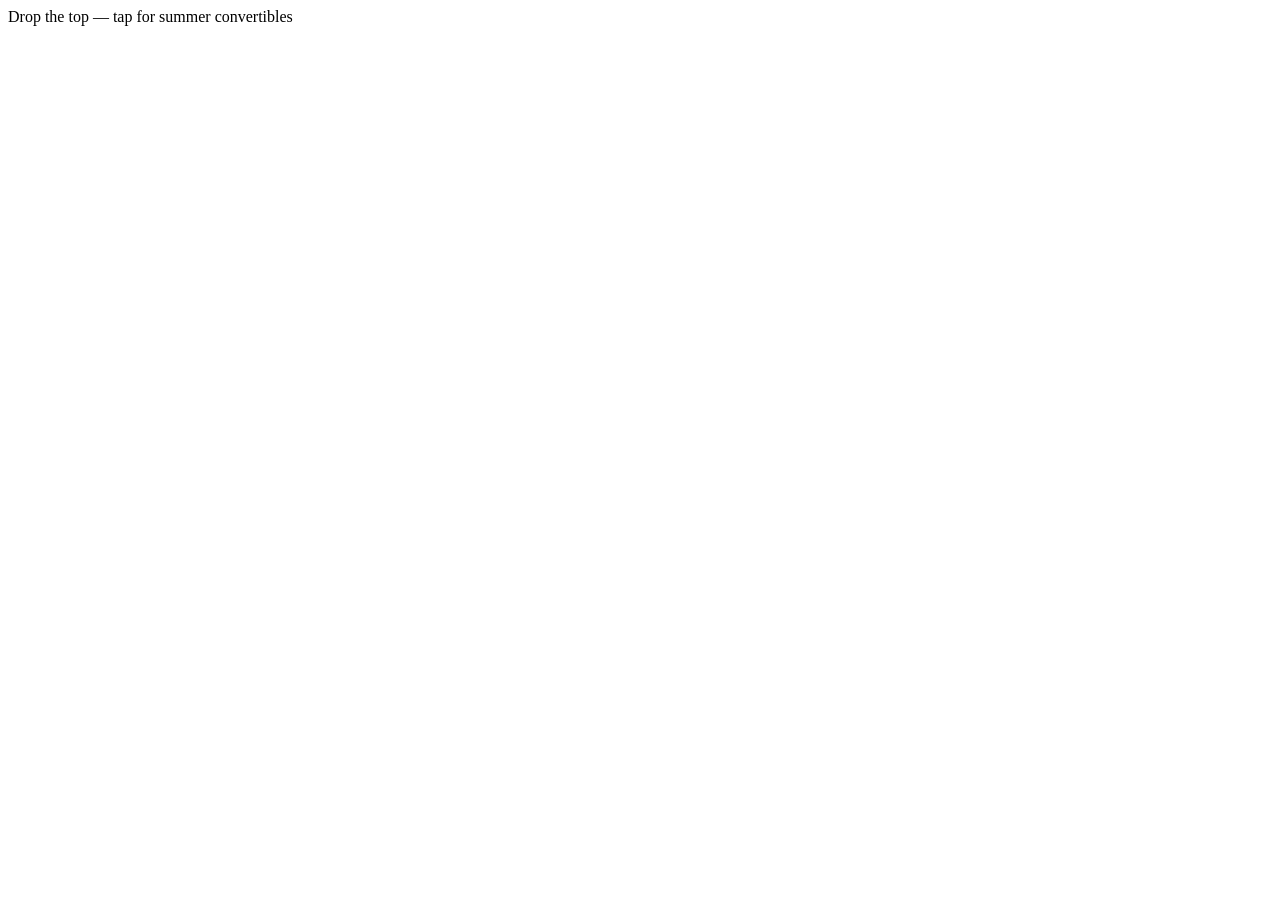
==== index.html @ 9c667e90 "init project" ====
<!doctype html>
<html lang="en">
<head>
    <meta charset="UTF-8">
    <meta name="viewport"
          content="width=device-width, user-scalable=no, initial-scale=1.0, maximum-scale=1.0, minimum-scale=1.0">
    <meta http-equiv="X-UA-Compatible" content="ie=edge">
    <title>Turo | project</title>
    <link rel="stylesheet" href="assets/css/global.css">
    <link rel="stylesheet" href="assets/css/home.css">
</head>
<body>
    <!-- header content start-->
    <header>
        <section class="hdr-content-space">
            <div class="hdr-content-pages">
                <a>Drop the top — tap for summer convertibles</a>
            </div>
        </section>
    </header>
    <!-- header content end-->
</body>
</html>
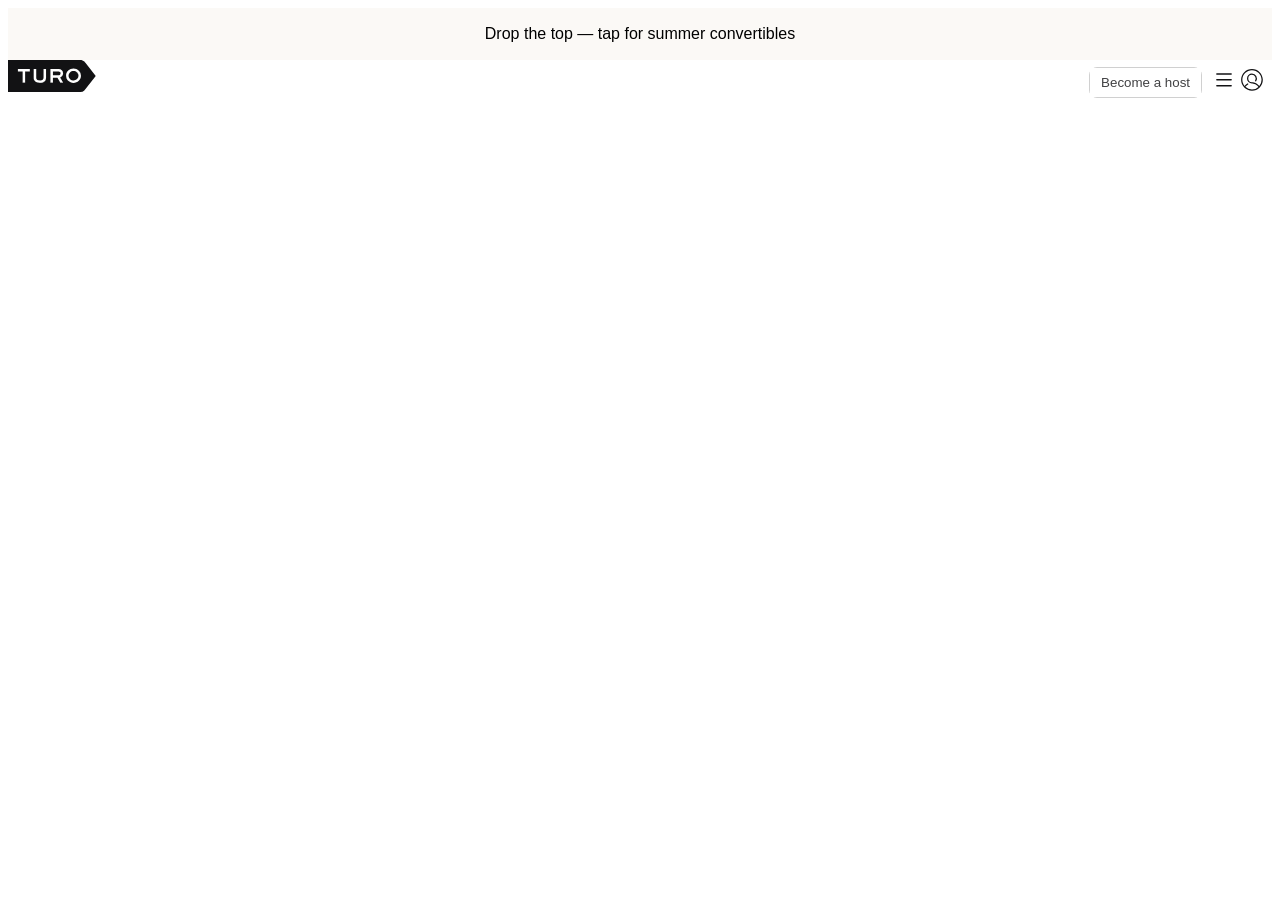
==== commit a1cace5a: "added hdr-navigation with css" ====
--- a/index.html
+++ b/index.html
@@ -17,6 +17,22 @@
                 <a>Drop the top — tap for summer convertibles</a>
             </div>
         </section>
+        <section class="hdr-navbar-space">
+            <div class="hdr-navbar-logo">
+                <img src="assets/images/svg/turo-logo.svg"/>
+            </div>
+            <nav class="hdr-navigation">
+                <div class="hdr-host">
+                    <button>Become a host</button>
+                </div>
+                <div class="hdr-login-signup">
+                    <div class="hdr-login-signup-svg">
+                        <svg class="seo-pages-m90ygk" data-testid="IconHamburgerMenu24" fill="none" height="24" viewBox="0 0 24 24" width="24" xmlns="http://www.w3.org/2000/svg"><path d="M19.15 6.85H4.85a.76.76 0 0 1-.75-.75c0-.41.34-.75.75-.75h14.3c.41 0 .75.34.75.75s-.34.75-.75.75m0 5.76H4.85a.76.76 0 0 1-.75-.75c0-.41.34-.75.75-.75h14.3c.41 0 .75.34.75.75s-.34.75-.75.75m0 6.01H4.85a.76.76 0 0 1-.75-.75c0-.41.34-.75.75-.75h14.3c.41 0 .75.34.75.75s-.34.75-.75.75" fill="#121214"></path></svg>
+                        <svg class="seo-pages-m90ygk" data-testid="IconAvatar224" fill="none" height="24" viewBox="0 0 24 24" width="24" xmlns="http://www.w3.org/2000/svg"><path clip-rule="evenodd" d="M5.368 18.847a9.57 9.57 0 0 0 6.592 2.624 9.57 9.57 0 0 0 6.488-2.527c-2.387-3.465-6.419-3.5-6.485-3.5a4.957 4.957 0 0 1-4.954-4.951 4.957 4.957 0 0 1 4.95-4.951 4.956 4.956 0 0 1 4.193 7.587.625.625 0 0 1-1.058-.666 3.705 3.705 0 0 0-3.134-5.671 3.705 3.705 0 0 0-3.701 3.701 3.705 3.705 0 0 0 3.7 3.701c.183-.022 4.597.018 7.369 3.83a9.57 9.57 0 0 0 2.242-6.164c0-5.298-4.311-9.61-9.61-9.61s-9.61 4.312-9.61 9.61c0 2.292.807 4.4 2.151 6.054.887-1.178 2.042-1.989 2.909-2.483a.625.625 0 0 1 .62 1.085c-.807.459-1.892 1.225-2.662 2.33m14.38.575a.6.6 0 0 1-.104.106 10.83 10.83 0 0 1-7.684 3.193c-5.988 0-10.86-4.872-10.86-10.861C1.1 5.872 5.972 1 11.96 1s10.86 4.872 10.86 10.86c0 2.937-1.172 5.605-3.072 7.562" fill="#121214" fill-rule="evenodd"></path></svg>
+                    </div>
+                </div>
+            </nav>
+        </section>
     </header>
     <!-- header content end-->
 </body>
--- a/assets/css/global.css
+++ b/assets/css/global.css
@@ -0,0 +1,3 @@
+:root {
+    --font-basis: RlBasisGrotesque, Avenir, Helvetica Neue, Helvetica, sans-serif;
+}
--- a/assets/css/home.css
+++ b/assets/css/home.css
@@ -0,0 +1,61 @@
+/* header section 1 */
+
+.hdr-content-space{
+    background-color: #FBF9F6;
+    height: 52px;
+    display: flex;
+    justify-content: center;
+    align-items: center;
+}
+.hdr-content-pages a{
+    font-family: var(--font-basis), serif;
+    font-size: 16px;
+    font-weight: 400;
+    letter-spacing: 0;
+    line-height: 24px;
+    text-transform: none;
+}
+
+.hdr-navbar-space{
+    display: flex;
+    justify-content: space-between;
+}
+.hdr-navigation{
+    display: flex;
+    align-items: center;
+    justify-content: center;
+    gap: 2px;
+}
+.hdr-host{
+    border: 1px solid #D0D0D0;
+    border-radius: 8px;
+    cursor: pointer;
+}
+.hdr-host button {
+    display: flex;
+    align-items: center;
+    justify-content: center;
+    padding: 7px 11px;
+    border: none;
+    color: #414143;
+    background-color: #FFFFFF;
+    cursor: pointer;
+
+}
+
+.hdr-login-signup-svg:hover{
+    background-color: #9b9b9f;
+    border-radius: 8px;
+}
+.hdr-login-signup{
+    border-radius: 8px;
+    padding: 8px 8px;
+    display: flex;
+    align-items: center;
+    border: none;
+    cursor: pointer;
+}
+.
+.hdr-login-signup svg {
+    border: none;
+}
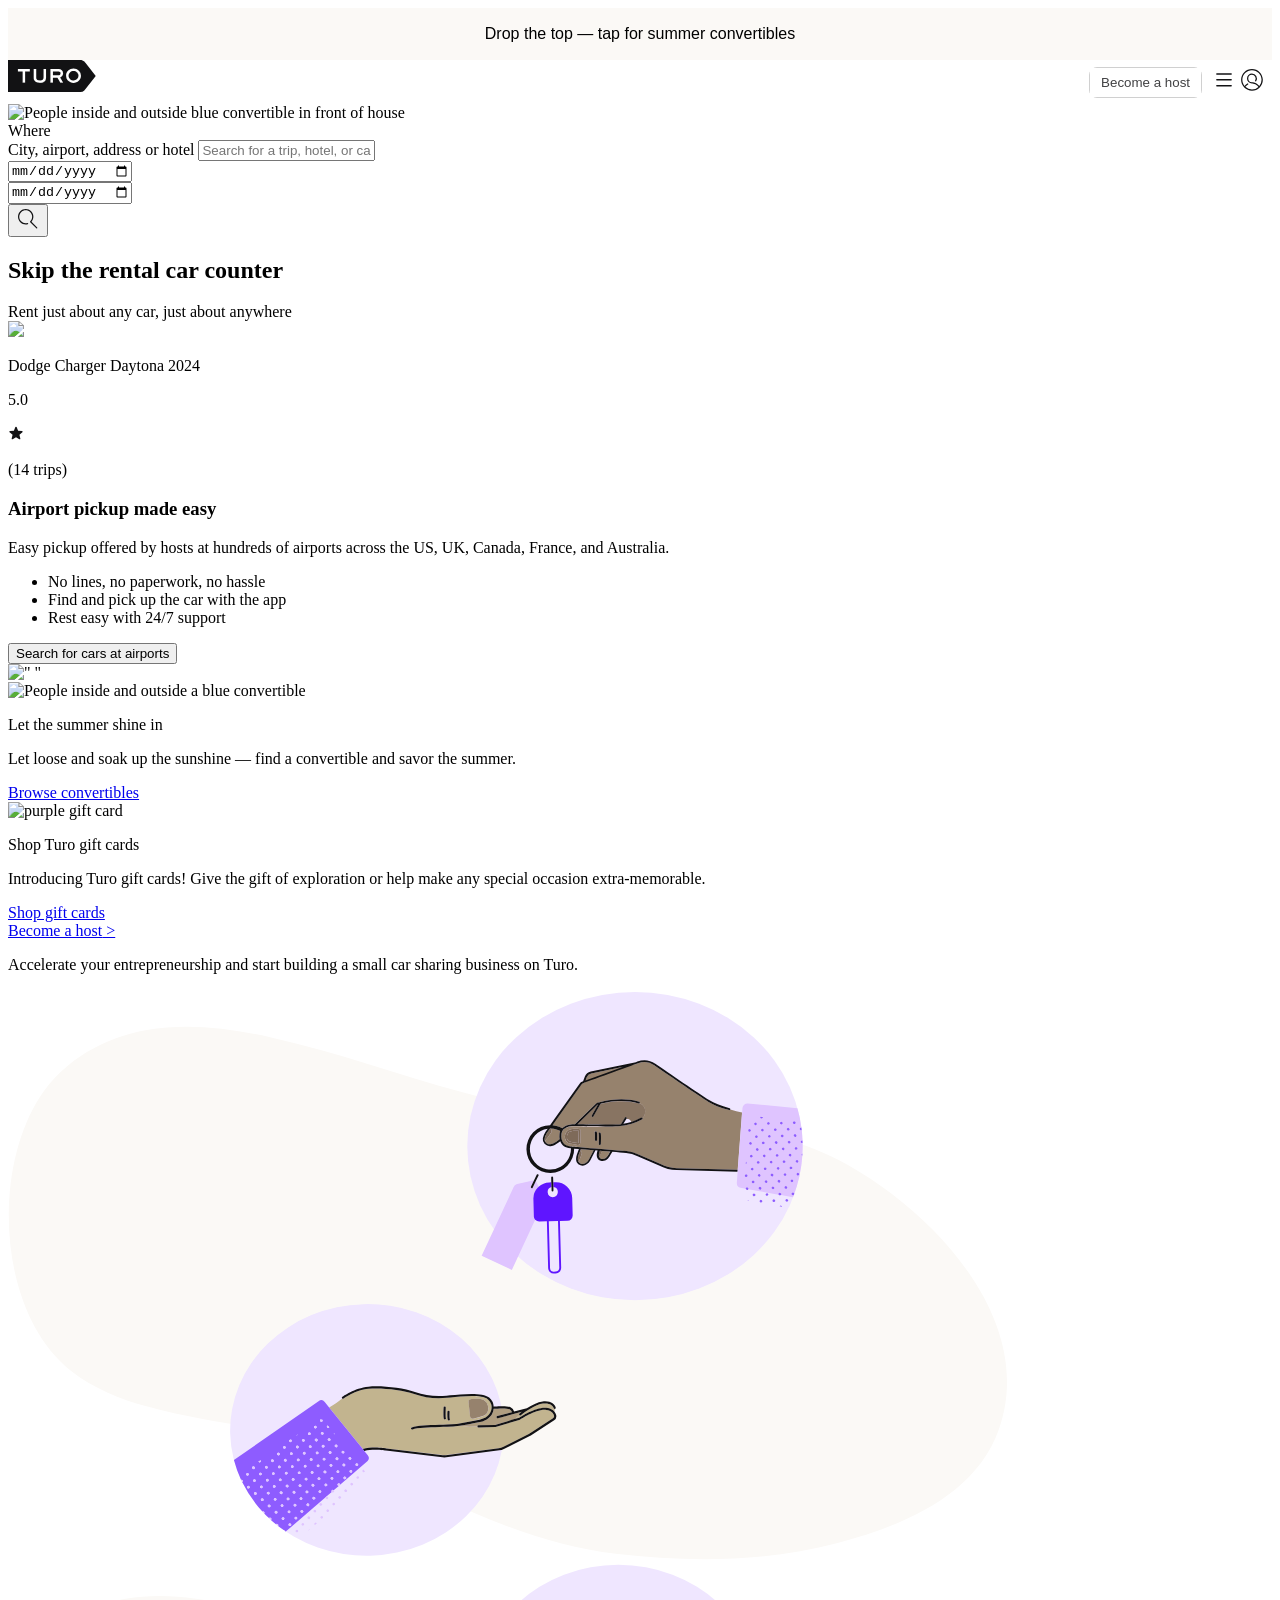
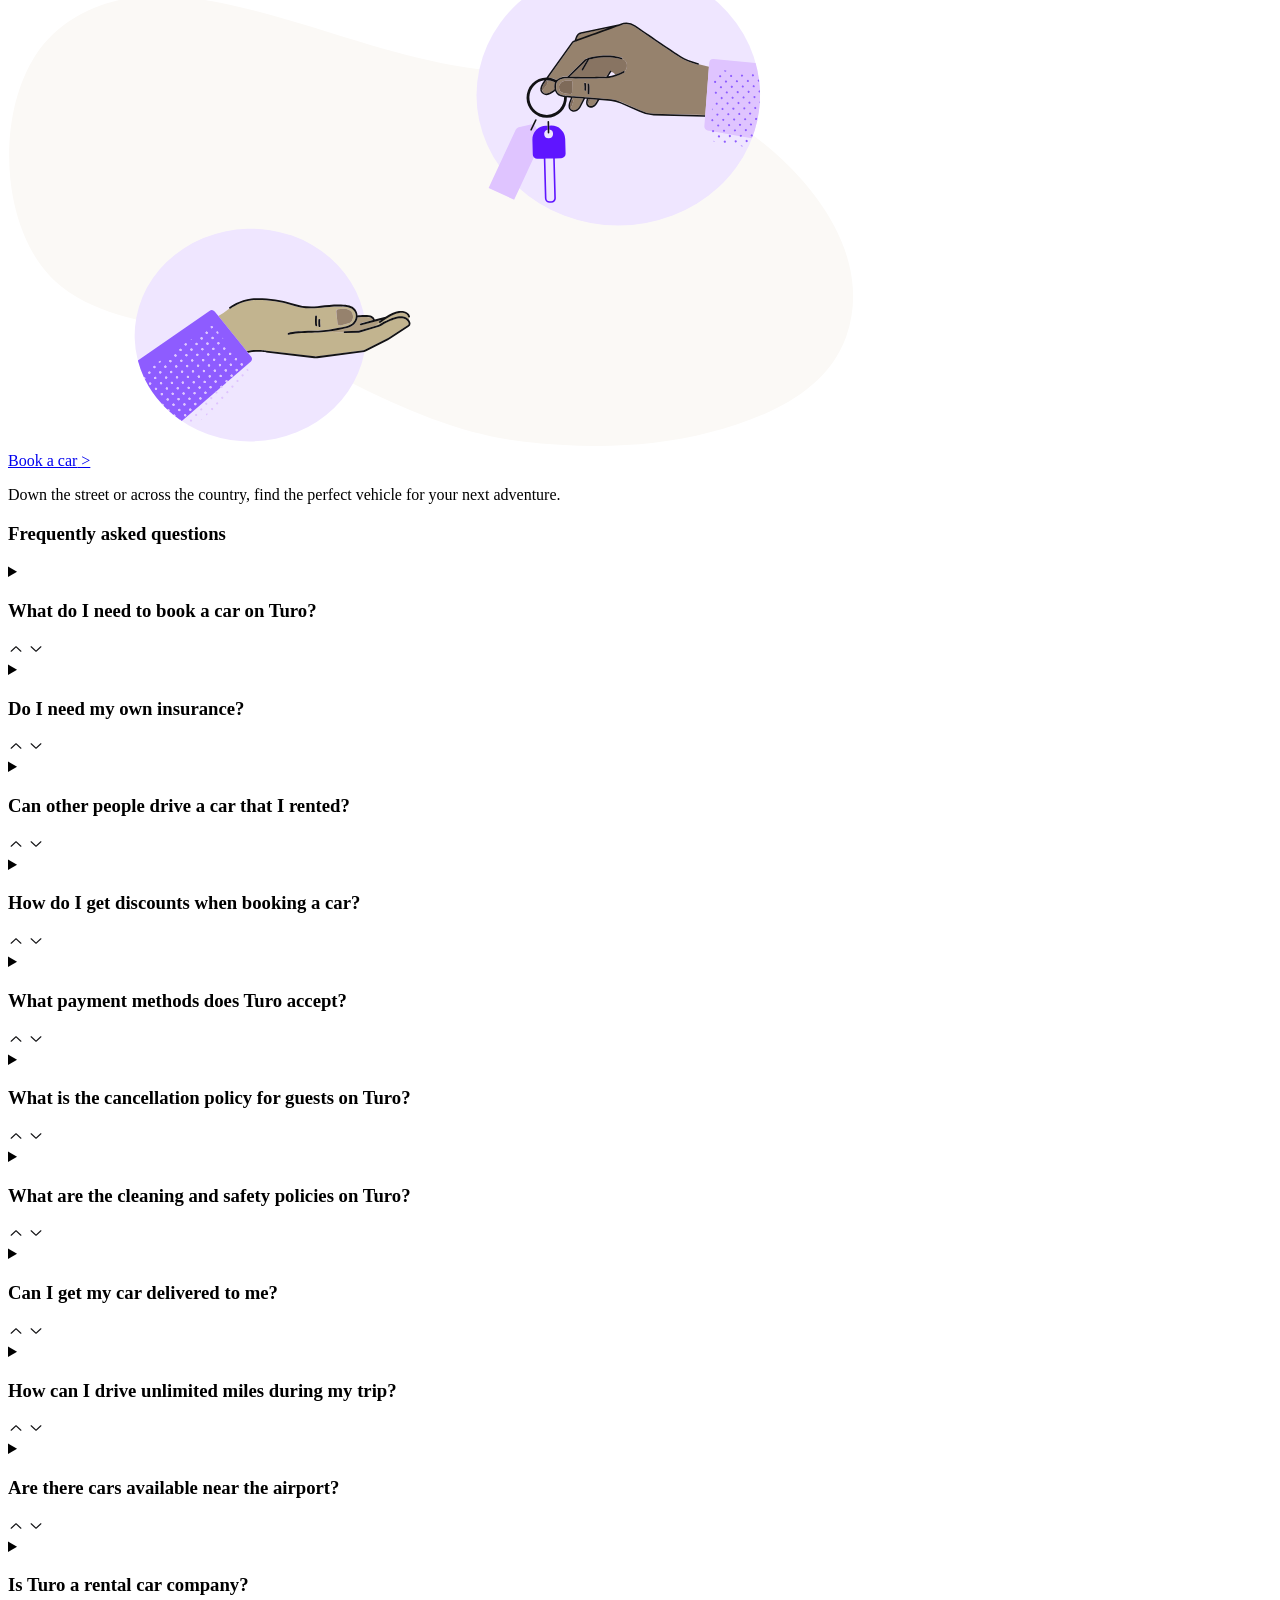
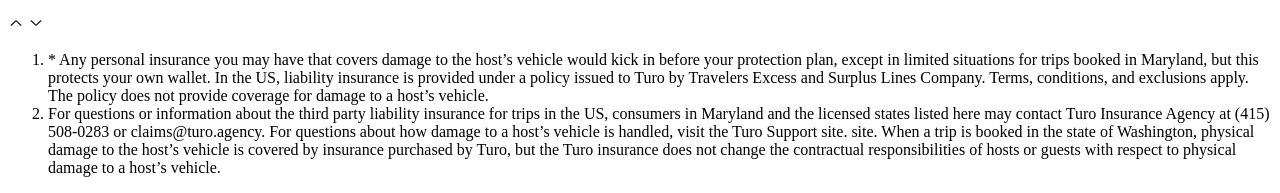
==== commit c8ebeb85: "Updated index,footer html page" ====
--- a/index.html
+++ b/index.html
@@ -10,30 +10,714 @@
     <link rel="stylesheet" href="assets/css/home.css">
 </head>
 <body>
-    <!-- header content start-->
-    <header>
-        <section class="hdr-content-space">
-            <div class="hdr-content-pages">
-                <a>Drop the top — tap for summer convertibles</a>
-            </div>
-        </section>
-        <section class="hdr-navbar-space">
-            <div class="hdr-navbar-logo">
-                <img src="assets/images/svg/turo-logo.svg"/>
-            </div>
-            <nav class="hdr-navigation">
-                <div class="hdr-host">
-                    <button>Become a host</button>
-                </div>
-                <div class="hdr-login-signup">
-                    <div class="hdr-login-signup-svg">
-                        <svg class="seo-pages-m90ygk" data-testid="IconHamburgerMenu24" fill="none" height="24" viewBox="0 0 24 24" width="24" xmlns="http://www.w3.org/2000/svg"><path d="M19.15 6.85H4.85a.76.76 0 0 1-.75-.75c0-.41.34-.75.75-.75h14.3c.41 0 .75.34.75.75s-.34.75-.75.75m0 5.76H4.85a.76.76 0 0 1-.75-.75c0-.41.34-.75.75-.75h14.3c.41 0 .75.34.75.75s-.34.75-.75.75m0 6.01H4.85a.76.76 0 0 1-.75-.75c0-.41.34-.75.75-.75h14.3c.41 0 .75.34.75.75s-.34.75-.75.75" fill="#121214"></path></svg>
-                        <svg class="seo-pages-m90ygk" data-testid="IconAvatar224" fill="none" height="24" viewBox="0 0 24 24" width="24" xmlns="http://www.w3.org/2000/svg"><path clip-rule="evenodd" d="M5.368 18.847a9.57 9.57 0 0 0 6.592 2.624 9.57 9.57 0 0 0 6.488-2.527c-2.387-3.465-6.419-3.5-6.485-3.5a4.957 4.957 0 0 1-4.954-4.951 4.957 4.957 0 0 1 4.95-4.951 4.956 4.956 0 0 1 4.193 7.587.625.625 0 0 1-1.058-.666 3.705 3.705 0 0 0-3.134-5.671 3.705 3.705 0 0 0-3.701 3.701 3.705 3.705 0 0 0 3.7 3.701c.183-.022 4.597.018 7.369 3.83a9.57 9.57 0 0 0 2.242-6.164c0-5.298-4.311-9.61-9.61-9.61s-9.61 4.312-9.61 9.61c0 2.292.807 4.4 2.151 6.054.887-1.178 2.042-1.989 2.909-2.483a.625.625 0 0 1 .62 1.085c-.807.459-1.892 1.225-2.662 2.33m14.38.575a.6.6 0 0 1-.104.106 10.83 10.83 0 0 1-7.684 3.193c-5.988 0-10.86-4.872-10.86-10.861C1.1 5.872 5.972 1 11.96 1s10.86 4.872 10.86 10.86c0 2.937-1.172 5.605-3.072 7.562" fill="#121214" fill-rule="evenodd"></path></svg>
-                    </div>
-                </div>
-            </nav>
-        </section>
-    </header>
-    <!-- header content end-->
+<!-- header content start-->
+<header>
+    <section class="hdr-content-space">
+        <div class="hdr-content-pages">
+            <a>Drop the top — tap for summer convertibles</a>
+        </div>
+    </section>
+    <section class="hdr-navbar-space">
+        <div class="hdr-navbar-logo">
+            <img src="assets/images/svg/turo-logo.svg"/>
+        </div>
+        <nav class="hdr-navigation">
+            <div class="hdr-host">
+                <button>Become a host</button>
+            </div>
+            <div class="hdr-login-signup">
+                <div class="hdr-login-signup-svg">
+                    <svg class="seo-pages-m90ygk" data-testid="IconHamburgerMenu24" fill="none" height="24"
+                         viewBox="0 0 24 24" width="24" xmlns="http://www.w3.org/2000/svg">
+                        <path d="M19.15 6.85H4.85a.76.76 0 0 1-.75-.75c0-.41.34-.75.75-.75h14.3c.41 0 .75.34.75.75s-.34.75-.75.75m0 5.76H4.85a.76.76 0 0 1-.75-.75c0-.41.34-.75.75-.75h14.3c.41 0 .75.34.75.75s-.34.75-.75.75m0 6.01H4.85a.76.76 0 0 1-.75-.75c0-.41.34-.75.75-.75h14.3c.41 0 .75.34.75.75s-.34.75-.75.75"
+                              fill="#121214"></path>
+                    </svg>
+                    <svg class="seo-pages-m90ygk" data-testid="IconAvatar224" fill="none" height="24"
+                         viewBox="0 0 24 24" width="24" xmlns="http://www.w3.org/2000/svg">
+                        <path clip-rule="evenodd"
+                              d="M5.368 18.847a9.57 9.57 0 0 0 6.592 2.624 9.57 9.57 0 0 0 6.488-2.527c-2.387-3.465-6.419-3.5-6.485-3.5a4.957 4.957 0 0 1-4.954-4.951 4.957 4.957 0 0 1 4.95-4.951 4.956 4.956 0 0 1 4.193 7.587.625.625 0 0 1-1.058-.666 3.705 3.705 0 0 0-3.134-5.671 3.705 3.705 0 0 0-3.701 3.701 3.705 3.705 0 0 0 3.7 3.701c.183-.022 4.597.018 7.369 3.83a9.57 9.57 0 0 0 2.242-6.164c0-5.298-4.311-9.61-9.61-9.61s-9.61 4.312-9.61 9.61c0 2.292.807 4.4 2.151 6.054.887-1.178 2.042-1.989 2.909-2.483a.625.625 0 0 1 .62 1.085c-.807.459-1.892 1.225-2.662 2.33m14.38.575a.6.6 0 0 1-.104.106 10.83 10.83 0 0 1-7.684 3.193c-5.988 0-10.86-4.872-10.86-10.861C1.1 5.872 5.972 1 11.96 1s10.86 4.872 10.86 10.86c0 2.937-1.172 5.605-3.072 7.562"
+                              fill="#121214" fill-rule="evenodd"></path>
+                    </svg>
+                </div>
+            </div>
+        </nav>
+    </section>
+</header>
+<!-- header content end-->
+
+
+<!-- main content start -->
+<main class="template">
+    <section class="main-side-picture part1">
+        <picture>
+            <source media="(min-width: 1500px)"
+                    srcset="//resources.turo.com/f/253489/1500x400/4b681fd4f7/2506_hp_summer1_1500x400.webp/m/ 1x, //resources.turo.com/f/253489/3000x800/c33367bb82/2506_hp_summer1_1500x400_2x.webp/m/ 2x">
+            <source media="(min-width: 1200px)"
+                    srcset="//resources.turo.com/f/253489/1200x400/de0952956a/2506_hp_summer1_1200x400.webp/m/ 1x, //resources.turo.com/f/253489/2400x800/f7173328da/2506_hp_summer1_1200x400_2x.webp/m/ 2x">
+            <source media="(min-width: 992px)"
+                    srcset="//resources.turo.com/f/253489/992x400/6f5fc9aebf/2506_hp_summer1_992x400.webp/m/ 1x, //resources.turo.com/f/253489/1984x800/7d5b948503/2506_hp_summer1_992x400_2x.webp/m/ 2x">
+            <source media="(min-width: 768px)"
+                    srcset="//resources.turo.com/f/253489/768x400/bf2184544f/2506_hp_summer1_768x400.webp/m/ 1x, //resources.turo.com/f/253489/1536x800/e0cc3cef84/2506_hp_summer1_768x400_2x.webp/m/ 2x">
+            <source media="(max-width: 767px)"
+                    srcset="//resources.turo.com/f/253489/480x422/074b4c186f/2506_hp_summer1_480x422.webp/m/ 1x, //resources.turo.com/f/253489/960x844/18d8b6393d/2506_hp_summer1_480x422_2x.webp/m/ 2x">
+            <img alt="People inside and outside blue convertible in front of house" fetchpriority="high" id="hero-image"
+                 src="//resources.turo.com/f/253489/480x422/074b4c186f/2506_hp_summer1_480x422.webp/m/"
+                 class="seo-pages-mb9s6p"></picture>
+        <div class="main-side-search-bar">
+            <form>
+                <div class="main-side-bar-input-combobox">
+                    <div class="main-side-bar-span-where">
+                        <span>Where</span>
+                    </div>
+                    <div class="main-side-bar-input-where">
+                        <label for="search-bar">City, airport, address or hotel</label>
+                        <input type="text" id="search-bar" placeholder="Search for a trip, hotel, or car rental">
+                    </div>
+                </div>
+                <div class="main-side-bar-input-picker">
+                    <div class="main-side-bar-input-fromDate-picker">
+                        <input type="date" id="fromDate">
+                    </div>
+                    <div class="main-side-bar-input-toDate-picker">
+                        <input type="date" id="toDate">
+                    </div>
+                </div>
+                <div class="main-side-bar-input-button">
+                    <button>
+                            <span class="main-side-bar-input-button-logo">
+                                <svg xmlns="https://www.w3.org/2000/svg" width="24px" height="24px" fill="none"
+                                     viewBox="0 0 24 24" aria-labelledby="searchIconLabel" class="seo-pages-1iuz9hb"
+                                     role="img" version="1.1"><path fill="#121214"
+                                                                    d="M20.75 21.52a.62.62 0 0 1-.44-.18l-6.11-6.11a.63.63 0 0 1-.18-.45c0-.17.07-.33.19-.45l.08-.07c2.51-2.51 2.51-6.61-.01-9.12-2.52-2.52-6.62-2.52-9.13 0-2.52 2.52-2.52 6.62 0 9.13a6.47 6.47 0 0 0 6.29 1.66c.34-.09.68.1.77.44.09.33-.1.68-.44.77-2.67.74-5.55-.02-7.51-1.98-3-3.01-3-7.9 0-10.9s7.9-3.01 10.9 0c2.88 2.88 3 7.5.35 10.52l5.68 5.68c.24.24.24.64 0 .88a.62.62 0 0 1-.44.18"></path></svg>
+                            </span>
+                    </button>
+                </div>
+            </form>
+        </div>
+    </section>
+    <section class="main-part2">
+        <div class="main-part2-content">
+            <div class="main-part2-content-title">
+                <h1>
+                    Skip the rental car counter
+                </h1>
+                <span>Rent just about any car, just about anywhere</span>
+            </div>
+        </div>
+    </section>
+    <section class="main-part3">
+        <div class="main-part3-recently">
+            <div class="main-part3-recently-products">
+                <div class="main-part3-recently-products-picture">
+                    <img src="https://images.turo.com/media/vehicle/images/CAz0R6bJTL2DnHv1hEtHew.730x390.jpg"/>
+                </div>
+                <div class="main-part3-recently-products-content">
+                    <p>Dodge Charger Daytona 2024</p>
+                </div>
+                <div class="main-part3-recently-products-rates">
+                    <p>5.0</p>
+                    <span><svg xmlns="https://www.w3.org/2000/svg" width="16px" height="16px" fill="none"
+                               viewBox="0 0 16 16" aria-label="Rating: 5 out of 5 stars" class="seo-pages-1moeh8l"
+                               role="img" version="1.1"><path fill="#121214" fill-rule="evenodd"
+                                                              d="m10.102 5.665 3.937.274c.603.042.85.797.388 1.188l-3.013 2.557.918 3.814a.674.674 0 0 1-1.01.732L8 12.167 4.678 14.23a.674.674 0 0 1-1.01-.732l.92-3.814-3.012-2.552a.675.675 0 0 1 .38-1.191l3.937-.276 1.484-3.582a.673.673 0 0 1 1.244 0z"
+                                                              clip-rule="evenodd"></path></svg></span>
+                </div>
+                <p>(14 trips)</p>
+            </div>
+        </div>
+    </section>
+    <section class="main-part4">
+        <div class="main-part4-airport-easy">
+            <div class="main-part4-airport-easy-left-side">
+                <h3>Airport pickup made easy</h3>
+                <p>Easy pickup offered by hosts at hundreds of airports across the US, UK, Canada, France, and
+                    Australia.</p>
+                <ul>
+                    <li>No lines, no paperwork, no hassle</li>
+                    <li>Find and pick up the car with the app</li>
+                    <li>Rest easy with 24/7 support</li>
+                </ul>
+                <div class="main-part4-airport-easy-left-side-button">
+                    <button>Search for cars at airports</button>
+                </div>
+            </div>
+            <div class="main-part4-airport-easy-right-side">
+                <div class="main-part4-airport-easy-right-side-picture">
+                    <img alt="&quot; &quot;" fetchpriority="high"
+                         src="//resources.turo.com/f/253489/450x253/fca58af799/2505_airplanecarperson.png/m/"
+                         srcset="//resources.turo.com/f/253489/450x253/fca58af799/2505_airplanecarperson.png/m/ 1x, //resources.turo.com/f/253489/900x506/5d64fdeec1/2505_airplanecarperson-2x.png/m/ 2x"
+                         class="e1wbd6zq0 seo-pages-l9m3cx-StyledImage e1twed0u0">
+                </div>
+            </div>
+        </div>
+    </section>
+    <section class="main-part5">
+        <div class="main-part5-gu0fgy eshv8qp0">
+            <div class="main-part5-b9fzqz eshv8qp1">
+                <div class="main-part5-hb26rt exg6qk60"><img
+                        alt="People inside and outside a blue convertible"
+                        src="//resources.turo.com/f/253489/400x225/06a9190189/2506_hp_summer1-module.jpg/m/"
+                        class="e1wbd6zq0 main-part5-43o0fu-StyledImage e1twed0u0"
+                        srcset="//resources.turo.com/f/253489/400x225/06a9190189/2506_hp_summer1-module.jpg/m/ 1x, //resources.turo.com/f/253489/800x450/c0a89ba5e6/2506_hp_summer1-module-2x.jpg/m/ 2x">
+                </div>
+            </div>
+            <div class="main-part5-b9fzqz eshv8qp1">
+                <div class="main-part5-15neqyq exg6qk60">
+                    <p class="main-part5-1ve5tew-StyledText">
+                        Let the summer shine in</p>
+                    <p class="main-part5-dl7k6b-StyledText">Let loose and soak up
+                        the sunshine — find a convertible and savor the summer.</p>
+                    <div class="main-part5-qb82cc e1tbegzl0">
+                        <div class="main-part5-h1q6vm exg6qk60">
+                            <a
+                                    href="https://turo.com/us/en/car-rental/united-states/summer-convertibles"
+                                    rel="nofollow" target="_blank" class="main-part5-1s1niz">Browse convertibles</a>
+                        </div>
+                    </div>
+                </div>
+            </div>
+        </div>
+        <div type="absolute" color="brandSurface04" class="main-part5-aur3m5 e1hg2ah03"
+             bis_skin_checked="1">
+        </div>
+    </section>
+    <section class="main-part11">
+        <div class="main-part11-1b9h7dx e1tbegzl0" bis_skin_checked="1">
+            <div class="main-part11-3p4nvx e1tbegzl0" bis_skin_checked="1">
+                <div class="main-part11-sfg1yr eshv8qp0" bis_skin_checked="1">
+                    <div class="main-part11-18v83ly eshv8qp1" bis_skin_checked="1">
+                        <div class="main-part11-16iqx2s exg6qk60" width="100" bis_skin_checked="1"><img
+                                alt="purple gift card"
+                                src="//resources.turo.com/f/81934/751x423/cb9c4231e8/lm-gift-card-2x.png/m/"
+                                class="e1wbd6zq0 main-part11-1fd2ikq-StyledImage e1twed0u0">
+                        </div>
+                    </div>
+                    <div class="main-part11-18v83ly eshv8qp1" bis_skin_checked="1">
+                        <div class="main-part11-qfk9v2 exg6qk60" direction="column"
+                             bis_skin_checked="1">
+                            <div class="main-part11-15neqyq exg6qk60" direction="column" width="100"
+                                 bis_skin_checked="1"><p class="main-part11-1ve5tew-StyledText">
+                                Shop Turo gift cards</p>
+                                <p class="main-part11-dl7k6b-StyledText">Introducing Turo gift
+                                    cards! Give the gift of exploration or help make any special
+                                    occasion extra-memorable.</p>
+                                <div class="main-part11-qb82cc e1tbegzl0" bis_skin_checked="1">
+                                    <div class="main-part11-h1q6vm exg6qk60" width="100"
+                                         bis_skin_checked="1"><a
+                                            href="/us/en/car-rental/united-states/gift-cards-landing"
+                                            rel="nofollow" class="main-part11-edg4r1 eihpkqv0">Shop
+                                        gift cards</a></div>
+                                </div>
+                            </div>
+                        </div>
+                    </div>
+                </div>
+                <div height="190px" type="absolute" color="brandSurface01" class="main-part11-1w44jam e1hg2ah03"
+                     bis_skin_checked="1"></div>
+                <div type="absolute" color="brandSurface01" class="main-part11-8jftnt e1hg2ah03"
+                     bis_skin_checked="1"></div>
+            </div>
+        </div>
+    </section>
+    <section class="marin-part12">
+        <div class="main-part12-2ha0nt em3rpj40" bis_skin_checked="1">
+            <div class="main-part12-1v692hr em3rpj42" bis_skin_checked="1"><a class="main-part12-tgtd8g-StyledText"
+                                                                              href="/us/en/car-rental/united-states/list-your-car"
+                                                                              rel="nofollow">Become a host<!-- -->
+                &gt;</a>
+                <p class="main-part12-1e42osu-StyledText">Accelerate your entrepreneurship and start building a small
+                    car sharing business on Turo.</p>
+            </div>
+            <svg xmlns="https://www.w3.org/2000/svg" data-name="Layer 1" viewBox="0 0 1000 570"
+                 class="em3rpj43 main-part12-1xdwv6x" height="570px" role="img" version="1.1" width="1000px">
+                <path fill="#fbf9f6"
+                      d="M313.55 60.26c76 21.33 150.62 49.61 228.4 61.16 85.67 12.72 174.74 5.11 256.75 34.65 95.2 34.3 236 159.9 192 283.71C966.58 507.75 889.94 537 829.64 553c-72.3 19.12-148.07 19.2-221.74 10.77-81.29-9.3-161.84-47.45-234.33-86.36-72.81-39.09-156.64-39.08-234.14-60.79-27.25-7.62-54.27-18.21-76.92-36.22C-9.51 323.14-17 182.23 32.23 106.6c24.2-37.17 64.89-59.13 106.46-66.54s84.2-1.65 125.45 7.6c16.57 3.72 33.02 8 49.41 12.6"></path>
+                <ellipse cx="626.97" cy="156.14" fill="#efe6ff" rx="167.67" ry="154.17"></ellipse>
+                <path fill="none"
+                      d="m536.73 154.05-.29-.27a5.57 5.57 0 0 1-1.68-5v-.15l.08-.21a18.3 18.3 0 0 1 2.55-6.44l2.29-3.26a20.7 20.7 0 0 0-6.2 1.86 20.53 20.53 0 1 0 29.44 17.87h-.49c-5.32-.56-8.76-3-10.22-7.14-4.68 3.73-8 5-10.47 5a7 7 0 0 1-5.01-2.26m6.46 126.61a3.63 3.63 0 0 0 2.62 1l1.9-.05a3.68 3.68 0 0 0 2.56-1.14 3.63 3.63 0 0 0 1-2.62L550 231l-9.22.25 1.27 46.85a3.6 3.6 0 0 0 1.14 2.56"></path>
+                <path fill="#96826d"
+                      d="M591.2 167.21v.11a3 3 0 0 0 2 1.56c4.4 1.19 6.83-3.61 6.93-3.81v-.09l2.08-3.4-8.22-.68a75 75 0 0 1-2.74 6z"></path>
+                <path fill="#7e6a59"
+                      d="M592.05 160.73h-.39l-.26.66s-1.28 3.58-.2 5.85l.19-.35c1-1.87 2.09-4.35 2.74-6l-2-.17"></path>
+                <path fill="#96826d"
+                      d="M572.88 161.35a2 2 0 0 1 .89 2.21 52.4 52.4 0 0 1-2.72 7.52l-.43 1a3.7 3.7 0 0 0 2.28 1.63c5.17 1.42 8-4.16 8.12-4.4l4.7-9.05-8.68-.68-4.28-.34-.63 1.71z"></path>
+                <path fill="#7e6a59"
+                      d="M573.77 163.56a2 2 0 0 0-.89-2.21l-.75-.44-1.48 3.93s-1.55 4.29-.19 6.95c0 .09.11.16.16.25l.43-1a52.4 52.4 0 0 0 2.72-7.48"></path>
+                <path fill="#96826d"
+                      d="M542.11 138.48v.05l.82.71a2.33 2.33 0 0 1 .46 3 69.4 69.4 0 0 1-6.44 8.72l-.09.1a3 3 0 0 0 .87 1.32l.33.31c1.44 1.34 4.41 4.11 13.64-3.48a19.4 19.4 0 0 1-.17-5.29 9.7 9.7 0 0 1 .72-2.89 20.4 20.4 0 0 0-3.06-1.37 20.7 20.7 0 0 0-7.08-1.18"></path>
+                <path fill="#96826d"
+                      d="M722.31 119.52a.94.94 0 0 1-1.15.6c-9.28-2.68-16.22-5.45-20.62-8.24-10-6.32-38.27-25.64-54.26-36.6a17.65 17.65 0 0 0-16.21-1.94l-1.69.61-45.16 9.46a6.17 6.17 0 0 0-4.5 3.84l-2.1 5.49-1.47.54a4.06 4.06 0 0 0-1.93 1.47l-25.3 35.47-3.53 5a24 24 0 0 1 5.86 1.27 23 23 0 0 1 3.82 1.73 11.8 11.8 0 0 1 4.23-2.73 19 19 0 0 1 5.94-1.28l2.51.05L587.49 114a4.75 4.75 0 0 1 2.59-1.3c1.5-.49 21.92-6.85 41-.89a1 1 0 0 1 .62 1.19.35.35 0 0 1-.06.14c8.07 3.77 5.88 12.27 2.77 14.91l.08.13a1 1 0 0 1-.45 1.27l-.25.13a56.06 56.06 0 0 1-23.69 6.76c-10.26.39-34.63 0-43-.16l-2.89-.05c-.37 0-10.15.37-10.85 8s2.31 11.65 9.21 12.38c1.65.17 7.36.62 14.59 1.19 13.22 1 31.34 2.46 41.2 3.48a38.9 38.9 0 0 1 12.1 3.29l22 9.59a38.5 38.5 0 0 0 16.22 4.19l61 1.6 4.35-57.23c-3.59-.91-7.66-1.94-11.72-3.1m-150 33.16a2.29 2.29 0 0 1-2.29 2.23 2 2 0 0 1-.33 0c-5.31-.78-8.5-1.41-9.46-1.9a6.22 6.22 0 0 1-3.2-4.37 8.58 8.58 0 0 1 1.83-7.11c2.55-3.12 9.33-2.85 12.12-2.59a1.78 1.78 0 0 1 1.61 1.8zM589 150a1.08 1.08 0 0 1-1.08 1h-.05a1.08 1.08 0 0 1-1-1.13c.11-2.19.15-6.07-.21-7.13a1.08 1.08 0 1 1 2.05-.7c.62 1.76.39 6.96.29 7.96m3.85 4.11a1.09 1.09 0 0 1-1.09 1 1.08 1.08 0 0 1-1-1.13c.16-3.61.24-9.16-.11-10.17a1.08 1.08 0 0 1 2-.7c.62 1.77.35 9.46.24 10.98z"></path>
+                <path fill="#7e6a59"
+                      d="m537.37 141.93 2.29-3.27-2.29 3.26zm-2.61 6.82v-.36l-.08.21zm4.16-5.75s-3.13 5-2.09 8l.09-.1a69.4 69.4 0 0 0 6.44-8.72 2.33 2.33 0 0 0-.46-3l-.82-.71zm22.18 8.29c.57.29 3.2.89 8.88 1.72a.4.4 0 0 0 .45-.38l.28-11.83c-.9-.08-1.85-.13-2.79-.13-3.2 0-6.33.53-7.57 2a6.63 6.63 0 0 0-1.44 5.51 4.38 4.38 0 0 0 2.19 3.11"></path>
+                <path fill="#7e6a59"
+                      d="M572.61 140.72a1.78 1.78 0 0 0-1.61-1.8c-2.79-.26-9.57-.53-12.12 2.59a8.58 8.58 0 0 0-1.83 7.11 6.22 6.22 0 0 0 3.2 4.37c1 .49 4.15 1.12 9.46 1.9a2 2 0 0 0 .33 0 2.29 2.29 0 0 0 2.29-2.23zm-12.26 2c1.24-1.51 4.37-2 7.57-2 .94 0 1.89.05 2.79.13l-.28 11.83a.4.4 0 0 1-.45.38c-5.68-.83-8.31-1.43-8.88-1.72a4.38 4.38 0 0 1-2.19-3.07 6.63 6.63 0 0 1 1.44-5.56z"></path>
+                <path fill="#96826d"
+                      d="M630.56 113.62c-15.7-4.89-32.34-1.21-38 .32l-7.27 12.58a1 1 0 0 1-.82.48.9.9 0 0 1-.48-.13 1 1 0 0 1-.35-1.29l6.36-10.92a2.8 2.8 0 0 0-1.17.69l-19.4 19c9.87.17 31.25.48 40.65.12 1 0 1.9-.11 2.83-.21l4.07-6.61a1 1 0 0 1 1.3-.32 1 1 0 0 1 .32 1.31l-.28.45a5 5 0 0 1 .54 0 4.37 4.37 0 0 1 2.81.81 4.5 4.5 0 0 1 1 1.22 3.6 3.6 0 0 1 .47 1 58 58 0 0 0 9.81-4.17l.35-.18a1 1 0 0 1 1.18.32c3.11-2.64 5.3-11.14-2.77-14.91a.92.92 0 0 1-1.15.44"></path>
+                <path fill="#7e6a59"
+                      d="M630.56 113.62c-15.7-4.89-32.34-1.21-38 .32l-7.27 12.58a1 1 0 0 1-.82.48.9.9 0 0 1-.48-.13 1 1 0 0 1-.35-1.29l6.36-10.92a2.8 2.8 0 0 0-1.17.69l-19.4 19c9.87.17 31.25.48 40.65.12 1 0 1.9-.11 2.83-.21l4.07-6.61a1 1 0 0 1 1.3-.32 1 1 0 0 1 .32 1.31l-.28.45a5 5 0 0 1 .54 0 4.37 4.37 0 0 1 2.81.81 4.5 4.5 0 0 1 1 1.22 3.6 3.6 0 0 1 .47 1 58 58 0 0 0 9.81-4.17l.35-.18a1 1 0 0 1 1.18.32c3.11-2.64 5.3-11.14-2.77-14.91a.92.92 0 0 1-1.15.44"
+                      opacity="0.55"></path>
+                <path fill="#efe6ff"
+                      d="M623.11 132.08a3.6 3.6 0 0 0-.47-1 4.5 4.5 0 0 0-1-1.22 4.37 4.37 0 0 0-2.81-.81 5 5 0 0 0-.54 0l-3 4.87a53 53 0 0 0 7.82-1.84"></path>
+                <path fill="#dfc4ff"
+                      d="M527.18 229.72a5.22 5.22 0 0 1-1.35-3.39l-.47-17.26a16.16 16.16 0 0 1 4.45-11.63c.28-.29.56-.57.86-.83l-2.86-5.53-3.17 6.56a1 1 0 0 1-1.27.44 1 1 0 0 1-.44-1.27l3.13-6.48-16.83 3.79a4.4 4.4 0 0 0-.71.21 5.2 5.2 0 0 0-2.84 2.67l-32.05 68.81 30.2 14.07z"></path>
+                <path fill="#5f15ff"
+                      d="M564.2 208a16.28 16.28 0 0 0-16.71-15.83l-2.2.06.05 1.9.08 2.76a5.19 5.19 0 0 1-.67 10.32h-.15a5.2 5.2 0 0 1-1.08-10.21l-.08-2.75-.05-1.9-2.2.06a16.14 16.14 0 0 0-10.52 4.25c-.3.26-.58.54-.86.83a16.16 16.16 0 0 0-4.45 11.63l.47 17.26a5.22 5.22 0 0 0 1.35 3.39l.31.33a5.3 5.3 0 0 0 3.65 1.46h.15l7.59-.21 1.27 46.85a5.56 5.56 0 0 0 5.56 5.41h.15l1.9-.05a5.58 5.58 0 0 0 5.41-5.71L551.9 231l7.59-.21a5.33 5.33 0 0 0 5.18-5.46zm-12.93 69.83a3.63 3.63 0 0 1-1 2.62 3.68 3.68 0 0 1-2.56 1.14l-1.9.05a3.65 3.65 0 0 1-3.76-3.56l-1.27-46.85L550 231z"></path>
+                <path fill="#121214"
+                      d="M668.75 178.2a38.5 38.5 0 0 1-16.22-4.2l-22-9.59a38.9 38.9 0 0 0-12.1-3.29c-9.86-1-28-2.44-41.2-3.48-7.23-.57-12.94-1-14.59-1.19-6.9-.73-9.92-4.77-9.21-12.38s10.48-7.94 10.85-8l2.89.05c8.38.15 32.75.55 43 .16a56.06 56.06 0 0 0 23.69-6.76l.25-.13a1 1 0 0 0 .45-1.27l-.08-.13a1 1 0 0 0-1.18-.32c-.06 0-.17.09-.35.18a58 58 0 0 1-9.81 4.17 53 53 0 0 1-7.79 1.85l3-4.87.28-.45a1 1 0 0 0-.32-1.31 1 1 0 0 0-1.3.32l-4.07 6.61c-.93.1-1.87.18-2.83.21-9.4.36-30.78.05-40.65-.12l19.4-19a2.8 2.8 0 0 1 1.17-.69l-6.31 10.92a1 1 0 0 0 .35 1.29.9.9 0 0 0 .48.13 1 1 0 0 0 .82-.48l7.27-12.58c5.62-1.53 22.26-5.21 38-.32a.92.92 0 0 0 1.12-.48.35.35 0 0 0 .06-.14 1 1 0 0 0-.62-1.19c-19.12-6-39.54.4-41 .89a4.75 4.75 0 0 0-2.59 1.3l-20.74 20.28-2.51-.05a19 19 0 0 0-5.94 1.28 11.8 11.8 0 0 0-4.23 2.73 23 23 0 0 0-3.82-1.73 24 24 0 0 0-5.86-1.27l3.53-5 25.3-35.47a4.06 4.06 0 0 1 1.93-1.47c8.93-3.21 54.33-19.7 54.8-19.87a17.65 17.65 0 0 1 16.21 1.94c16 11 44.29 30.28 54.26 36.6 4.4 2.79 11.34 5.56 20.62 8.24a.94.94 0 0 0 1.15-.6 1 1 0 0 0-.65-1.18c-9.11-2.62-15.89-5.32-20.13-8-10.32-6.54-41.34-27.75-54.2-36.56a19.54 19.54 0 0 0-18-2.16l-1.42.51-45.16 9.48a8 8 0 0 0-5.88 5l-1.78 4.67-.67.25a5.94 5.94 0 0 0-2.82 2.15l-25.16 35.27-.14.2a.3.3 0 0 0-.06.1l-4.18 5.94a23.86 23.86 0 1 0 24.09 23.52l4.75.38-1.9 5.15c-.07.2-1.82 5-.12 8.33a5.37 5.37 0 0 0 3.54 2.77 7.8 7.8 0 0 0 2.08.29c4.12 0 7-3.47 8-5.58l5-9.68 2.1.17-.06.14c-.07.19-1.63 4.5-.07 7.5a4.86 4.86 0 0 0 3.24 2.53 7 7 0 0 0 1.86.26c3.71 0 6.29-3.1 7.24-5 .2-.32 1.27-2 2.56-4.19 5.27.45 10.08.88 13.74 1.26a37.4 37.4 0 0 1 11.52 3.13l22 9.58a40.2 40.2 0 0 0 17 4.37l60.95 1.6.15-1.9zm-90-90.95a6.17 6.17 0 0 1 4.5-3.84l32.06-6.73-37.78 13.71zm-36.61 51.23a20.7 20.7 0 0 1 7 1.16 20.4 20.4 0 0 1 3.06 1.37 9.7 9.7 0 0 0-.72 2.89 19.4 19.4 0 0 0 .17 5.29c-9.23 7.59-12.2 4.82-13.64 3.48l-.33-.31a3 3 0 0 1-.87-1.32c-1-3.06 2.07-8 2.09-8l3.16-4.49zm19.64 27.34a20.53 20.53 0 1 1-22.09-27.16l-2.29 3.27a18.3 18.3 0 0 0-2.55 6.44v.36a5.57 5.57 0 0 0 1.68 5l.29.27a7 7 0 0 0 5 2.17c2.48 0 5.79-1.28 10.47-5 1.46 4.14 4.9 6.58 10.22 7.14h.49a20.5 20.5 0 0 1-1.25 7.51zm19.22 3.45c-.12.24-2.95 5.82-8.12 4.4a3.7 3.7 0 0 1-2.28-1.63c0-.09-.12-.16-.16-.25-1.36-2.66.18-6.91.19-6.95l1.48-3.93.63-1.71 4.28.34 8.68.68zm19.27-4.27v.09c-.1.2-2.53 5-6.93 3.81a3 3 0 0 1-2-1.56v-.11c-1.08-2.27.2-5.83.2-5.85l.26-.66h.39l2 .17 8.22.68c-1.23 1.94-2.12 3.43-2.14 3.43"></path>
+                <path fill="#121214"
+                      d="m543.44 194.2.08 2.75.05 2v1.65a.94.94 0 0 0 .94.93.93.93 0 0 0 .92-1v-1.66l-.05-2-.08-2.76-.05-1.9-.13-4.75a1 1 0 0 0-1-.92 1 1 0 0 0-.93 1l.13 4.74zm-20.07 3.88a1 1 0 0 0 1.27-.44l3.17-6.56 2.5-5.16a1 1 0 1 0-1.71-.83l-2.54 5.24-3.13 6.48a1 1 0 0 0 .44 1.27"></path>
+                <path fill="#dfc4ff"
+                      d="m794.17 165.68-.09-.09a1.26 1.26 0 0 1-.09-1.8 1.1 1.1 0 0 1 .44-.32q.2-3.65.2-7.33v-3.12a1.3 1.3 0 0 1-.48.09 1.26 1.26 0 0 1-.86-.33l-.09-.08a1.29 1.29 0 0 1-.09-1.81 1.26 1.26 0 0 1 1.44-.31c-.14-3.52-.4-7-.8-10.47a1.14 1.14 0 0 1-.51.11 1.27 1.27 0 0 1-.86-.33l-.1-.08a1.29 1.29 0 0 1-.09-1.81 1.31 1.31 0 0 1 1.24-.38 139 139 0 0 0-4-19.45l-49.75-4.76a4.93 4.93 0 0 0-5.18 4.59l-.35 4.62-4.35 57.18-.15 1.9-.83 11a4.92 4.92 0 0 0 3.74 5.15l5.27.95a1.28 1.28 0 0 1 .31-1 1.29 1.29 0 0 1 1.81-.09l.09.09a1.26 1.26 0 0 1 .3 1.48l30.39 5.48a1.27 1.27 0 0 1 2-1.56l.1.09a1.28 1.28 0 0 1 .09 1.8l12.1 2.18a139.9 139.9 0 0 0 9.35-41.49zm-8.93-33.93a1.26 1.26 0 0 1 1.8-.09l.09.08a1.28 1.28 0 1 1-1.71 1.9l-.09-.09a1.26 1.26 0 0 1-.09-1.8M766.82 128a1.15 1.15 0 0 1-1-.09zm-14.57-1.39 2.51.24a1.29 1.29 0 0 1-.29 1.18 1.3 1.3 0 0 1-1 .42 1.26 1.26 0 0 1-.85-.33l-.1-.09a1.26 1.26 0 0 1-.27-1.39zm-3.78 8a1.27 1.27 0 0 1-1.8.09l-.1-.08a1.28 1.28 0 0 1 1.71-1.9l.1.09a1.28 1.28 0 0 1 .09 1.88zm-3.47 43.5.1.09a1.28 1.28 0 0 1-1.72 1.89l-.09-.08a1.28 1.28 0 0 1 1.71-1.9m-3.63-25.69a1.28 1.28 0 0 1 1.8-.09l.1.09a1.28 1.28 0 0 1-1.72 1.89l-.09-.08a1.27 1.27 0 0 1-.06-1.81zm-.74-11-.09-.09a1.16 1.16 0 0 1-.32-.47l.08-1.13a1.5 1.5 0 0 1 .15-.2 1.28 1.28 0 0 1 1.8-.09l.1.08a1.29 1.29 0 0 1 .09 1.81 1.27 1.27 0 0 1-1 .42 1.3 1.3 0 0 1-.78-.33zm1.65 23.89a1.29 1.29 0 0 1 1.81-.09l.09.09a1.27 1.27 0 1 1-1.71 1.89l-.1-.08a1.29 1.29 0 0 1-.06-1.81zm-4 8.44a1.3 1.3 0 0 1-.58.36l.18-2.41.22.16.09.08a1.29 1.29 0 0 1 .11 1.81zm.92 12.89a1.27 1.27 0 0 1-1 .42 1.3 1.3 0 0 1-.86-.33l-.09-.09a1.26 1.26 0 0 1-.09-1.8 1.28 1.28 0 0 1 1.8-.09l.1.09a1.28 1.28 0 0 1 .16 1.8zm6.91 6.25a1.26 1.26 0 0 1-.94.43 1.27 1.27 0 0 1-.86-.33l-.09-.09A1.28 1.28 0 1 1 746 191l.09.09a1.26 1.26 0 0 1 .04 1.8zm1.36-45.3a1.28 1.28 0 0 1 1.71-1.9l.1.09a1.27 1.27 0 0 1-.86 2.22 1.24 1.24 0 0 1-.86-.33zm.91 12.89a1.28 1.28 0 1 1 1.72-1.89l.09.08a1.27 1.27 0 0 1 .09 1.81 1.3 1.3 0 0 1-.94.42 1.27 1.27 0 0 1-.86-.33zm.92 12.89a1.28 1.28 0 0 1-.09-1.8 1.26 1.26 0 0 1 1.8-.09l.1.08a1.29 1.29 0 0 1 .09 1.81 1.27 1.27 0 0 1-1 .42 1.3 1.3 0 0 1-.86-.33zm.92 12.89a1.27 1.27 0 0 1 1.71-1.89l.1.08a1.28 1.28 0 0 1-1.72 1.9zm2.81 12.89a1.27 1.27 0 0 1-1.8.09l-.1-.09a1.28 1.28 0 1 1 1.72-1.89l.09.09a1.28 1.28 0 0 1 .11 1.8zm.44-58.2a1.27 1.27 0 0 1 1.71-1.89l.1.08a1.29 1.29 0 0 1 .09 1.81 1.27 1.27 0 0 1-.95.42 1.3 1.3 0 0 1-.86-.33zm.91 12.89a1.28 1.28 0 1 1 1.72-1.89l.09.08a1.28 1.28 0 1 1-1.71 1.9zm.92 12.9a1.28 1.28 0 0 1 1.72-1.9l.09.09a1.27 1.27 0 0 1-.86 2.22 1.26 1.26 0 0 1-.85-.33zm.92 12.89a1.28 1.28 0 0 1 1.71-1.9l.1.09a1.28 1.28 0 0 1-1.72 1.89zm2.81 12.88a1.27 1.27 0 0 1-1.8.09l-.1-.08a1.28 1.28 0 1 1 1.72-1.9l.09.09a1.26 1.26 0 0 1 .11 1.8zm.44-58.19a1.28 1.28 0 0 1 1.71-1.9l.1.09a1.27 1.27 0 0 1-.86 2.22 1.3 1.3 0 0 1-.86-.33zm.92 12.89a1.28 1.28 0 0 1 1.71-1.9l.09.09a1.26 1.26 0 0 1 .09 1.8 1.25 1.25 0 0 1-.94.42 1.27 1.27 0 0 1-.86-.33zm.91 12.89a1.28 1.28 0 0 1 1.72-1.9l.09.09a1.27 1.27 0 0 1-.86 2.22 1.22 1.22 0 0 1-.85-.33zm.92 12.89a1.27 1.27 0 0 1 1.78-1.89l.1.08a1.29 1.29 0 0 1 .09 1.81 1.3 1.3 0 0 1-.95.42 1.3 1.3 0 0 1-.86-.33zm.91 12.89a1.28 1.28 0 1 1 1.72-1.89l.09.08a1.28 1.28 0 1 1-1.71 1.9zm2.87 12.89a1.27 1.27 0 0 1-1.8.09l-.1-.09a1.27 1.27 0 0 1 1.71-1.89l.1.08a1.29 1.29 0 0 1 .09 1.81m.44-58.2a1.27 1.27 0 0 1 1.71-1.89l.1.08a1.29 1.29 0 0 1 .09 1.81 1.32 1.32 0 0 1-.95.42 1.3 1.3 0 0 1-.86-.33zm.91 12.89a1.28 1.28 0 1 1 1.72-1.89l.09.08a1.28 1.28 0 0 1 .09 1.81 1.27 1.27 0 0 1-1.8.09zm.92 12.89a1.27 1.27 0 0 1 1.71-1.89l.1.08a1.29 1.29 0 0 1 .09 1.81 1.27 1.27 0 0 1-.95.42 1.3 1.3 0 0 1-.86-.33zm.91 12.89a1.28 1.28 0 0 1 1.72-1.89l.1.09a1.28 1.28 0 0 1-1.72 1.89zm2.82 12.89a1.27 1.27 0 0 1-1.8.09l-.1-.08a1.28 1.28 0 0 1 1.72-1.9l.09.09a1.28 1.28 0 0 1 .09 1.8m.5-58.13-.09-.09a1.26 1.26 0 0 1-.09-1.8 1.28 1.28 0 0 1 1.8-.09l.1.09a1.28 1.28 0 0 1-1.72 1.89m.82 12.81a1.28 1.28 0 0 1 1.72-1.9l.09.09a1.27 1.27 0 1 1-1.71 1.89zm.92 12.89a1.28 1.28 0 0 1 1.71-1.9l.1.09a1.27 1.27 0 0 1-.86 2.22 1.26 1.26 0 0 1-.85-.33zm.92 12.89a1.27 1.27 0 1 1 1.71-1.89l.1.08a1.28 1.28 0 0 1-1.72 1.89zm.91 12.89a1.28 1.28 0 0 1 1.72-1.9l.09.09a1.28 1.28 0 1 1-1.71 1.9zm2.82 12.89a1.27 1.27 0 0 1-.95.42 1.3 1.3 0 0 1-.86-.33l-.09-.09a1.28 1.28 0 0 1-.09-1.8 1.26 1.26 0 0 1 1.8-.09l.1.08a1.29 1.29 0 0 1 .09 1.83zm.44-58.2a1.28 1.28 0 1 1 1.71-1.9l.09.09a1.28 1.28 0 0 1-.85 2.23 1.23 1.23 0 0 1-.86-.34zm.91 12.89a1.28 1.28 0 1 1 1.72-1.89l.09.08a1.29 1.29 0 0 1 .09 1.81 1.27 1.27 0 0 1-1.8.09zm.92 12.89a1.27 1.27 0 1 1 1.71-1.89l.1.08a1.28 1.28 0 0 1-1.72 1.9zm.92 12.9a1.28 1.28 0 1 1 1.71-1.9l.09.08a1.28 1.28 0 1 1-1.71 1.9zm.91 12.89a1.28 1.28 0 0 1 1.71-1.9l.1.08a1.29 1.29 0 0 1 .09 1.81 1.27 1.27 0 0 1-1.8.09zm2.82 12.88a1.28 1.28 0 0 1-1.81.09l-.09-.08a1.28 1.28 0 0 1 1.71-1.9l.1.09a1.28 1.28 0 0 1 .09 1.82zm.43-58.2a1.28 1.28 0 1 1 1.72-1.89l.09.09a1.27 1.27 0 0 1-.86 2.22 1.26 1.26 0 0 1-.85-.33zm.92 12.9a1.28 1.28 0 0 1 1.71-1.9l.1.09a1.28 1.28 0 0 1-1.72 1.89zm.91 12.89a1.28 1.28 0 1 1 1.72-1.9l.09.09a1.27 1.27 0 1 1-1.71 1.89zm2.82 12.88a1.27 1.27 0 0 1-.95.42 1.25 1.25 0 0 1-.85-.32l-.1-.09a1.28 1.28 0 0 1 1.71-1.9l.1.09a1.28 1.28 0 0 1 .09 1.82z"></path>
+                <path fill="#8e5cff"
+                      d="M785.42 133.64a1.28 1.28 0 1 0 1.71-1.9l-.09-.08a1.27 1.27 0 0 0-1.71 1.89zm6.73 4.36a1.29 1.29 0 0 0 .09 1.81l.1.08a1.27 1.27 0 0 0 .86.33 1.14 1.14 0 0 0 .51-.11c-.09-.83-.21-1.66-.32-2.49a1.31 1.31 0 0 0-1.24.38m.92 12.89a1.29 1.29 0 0 0 .09 1.81l.09.08a1.26 1.26 0 0 0 .86.33 1.3 1.3 0 0 0 .48-.09c0-.82-.05-1.63-.08-2.44a1.26 1.26 0 0 0-1.44.31m-4.93-4.45a1.28 1.28 0 0 0-.09-1.8l-.09-.09a1.28 1.28 0 1 0-1.72 1.89l.1.09a1.27 1.27 0 0 0 1.8-.09M766.82 128l-1-.09a1.15 1.15 0 0 0 1 .09m14.4 12.18a1.26 1.26 0 0 0-.09-1.8l-.09-.09a1.28 1.28 0 1 0-1.71 1.9l.09.08a1.23 1.23 0 0 0 .86.34 1.26 1.26 0 0 0 .94-.43m-6.91-6.25a1.28 1.28 0 0 0-.09-1.8l-.1-.09a1.28 1.28 0 0 0-1.8.09 1.26 1.26 0 0 0 .09 1.8l.09.09a1.28 1.28 0 0 0 1.81-.09m.91 12.89a1.26 1.26 0 0 0-.09-1.8l-.09-.09a1.28 1.28 0 0 0-1.72 1.9l.1.08a1.27 1.27 0 0 0 1.8-.09m-22.55-18.67a1.26 1.26 0 0 0 .85.33 1.3 1.3 0 0 0 1-.42 1.29 1.29 0 0 0 .29-1.18l-2.51-.24a1.26 1.26 0 0 0 .32 1.42zm29.47 24.93a1.29 1.29 0 0 0-.09-1.81l-.09-.08a1.28 1.28 0 1 0-1.72 1.89l.1.09a1.27 1.27 0 0 0 1.8-.09m6.92 6.25a1.28 1.28 0 0 0-.09-1.8l-.1-.09a1.28 1.28 0 0 0-1.71 1.9l.09.08a1.3 1.3 0 0 0 .86.33 1.27 1.27 0 0 0 .95-.42m5.02 6.26.09.09.12.08.14-2.29a1.1 1.1 0 0 0-.44.32 1.26 1.26 0 0 0 .09 1.8m-32.69-31.28a1.28 1.28 0 0 0-.09-1.8l-.1-.09a1.28 1.28 0 0 0-1.71 1.9l.09.08a1.3 1.3 0 0 0 .86.33 1.27 1.27 0 0 0 .95-.42m6.92 6.26a1.29 1.29 0 0 0-.09-1.81l-.1-.08a1.27 1.27 0 0 0-1.71 1.89l.09.09a1.3 1.3 0 0 0 .86.33 1.32 1.32 0 0 0 .95-.42m-6.01 6.63a1.26 1.26 0 0 0-.09-1.8l-.09-.09a1.28 1.28 0 0 0-1.71 1.9l.09.08a1.27 1.27 0 0 0 .86.33 1.25 1.25 0 0 0 .94-.42m6.92 6.26a1.28 1.28 0 0 0-.09-1.81l-.09-.08a1.28 1.28 0 1 0-1.72 1.89l.1.09a1.27 1.27 0 0 0 1.8-.09m-20.94-20.66a1.28 1.28 0 0 0-1.71 1.9l.1.08a1.27 1.27 0 0 0 1.8-.09 1.28 1.28 0 0 0-.09-1.8zm27.86 26.91a1.28 1.28 0 0 0-.09-1.8l-.1-.09a1.28 1.28 0 0 0-1.71 1.9l.1.08a1.27 1.27 0 0 0 1.8-.09m6.92 6.29a1.29 1.29 0 0 0-.09-1.81l-.1-.08a1.27 1.27 0 1 0-1.71 1.89l.09.09a1.28 1.28 0 0 0 1.81-.09m6.94 6.22a1.26 1.26 0 0 0-.09-1.8l-.09-.09a1.28 1.28 0 1 0-1.72 1.9l.1.08a1.27 1.27 0 0 0 1.8-.09M755.39 141a1.29 1.29 0 0 0-.09-1.81l-.1-.08a1.27 1.27 0 0 0-1.71 1.89l.09.09a1.3 1.3 0 0 0 .86.33 1.27 1.27 0 0 0 .95-.42m21.66 31.61a1.28 1.28 0 0 0-.08-1.81l-.1-.08a1.27 1.27 0 1 0-1.71 1.89l.09.08a1.28 1.28 0 0 0 1.8-.08m-6.91-6.26a1.29 1.29 0 0 0-.09-1.81l-.1-.08a1.27 1.27 0 0 0-1.71 1.89l.09.09a1.3 1.3 0 0 0 .86.33 1.27 1.27 0 0 0 .95-.42M784 178.86a1.27 1.27 0 0 0-.09-1.81l-.09-.08a1.28 1.28 0 1 0-1.71 1.9l.09.08a1.27 1.27 0 0 0 1.8-.09m-20.78-18.77a1.28 1.28 0 0 0-.09-1.8l-.09-.09a1.28 1.28 0 0 0-1.72 1.9l.1.08a1.22 1.22 0 0 0 .85.33 1.27 1.27 0 0 0 .95-.42m-13.83-12.51a1.28 1.28 0 0 0-.09-1.8l-.1-.09a1.28 1.28 0 0 0-1.71 1.9l.09.08a1.24 1.24 0 0 0 .86.33 1.28 1.28 0 0 0 .95-.42m6.91 6.26a1.27 1.27 0 0 0-.09-1.81l-.09-.08a1.28 1.28 0 1 0-1.72 1.89l.1.09a1.27 1.27 0 0 0 1.8-.09m34.4 29.38a1.28 1.28 0 0 0-1.71 1.9l.1.09a1.25 1.25 0 0 0 .85.32 1.27 1.27 0 0 0 .86-2.22zm-48.23-41.89a1.29 1.29 0 0 0-.09-1.81l-.1-.08a1.28 1.28 0 0 0-1.8.09 1.5 1.5 0 0 0-.15.2l-.08 1.13a1.16 1.16 0 0 0 .32.47l.09.09a1.3 1.3 0 0 0 .86.33 1.27 1.27 0 0 0 .95-.42M764.14 173a1.29 1.29 0 0 0-.09-1.81l-.1-.08a1.27 1.27 0 0 0-1.71 1.89l.09.09a1.3 1.3 0 0 0 .86.33 1.3 1.3 0 0 0 .95-.42m-13.84-12.52a1.27 1.27 0 0 0-.09-1.81l-.09-.08a1.28 1.28 0 1 0-1.72 1.89l.1.09a1.27 1.27 0 0 0 .86.33 1.3 1.3 0 0 0 .94-.42m34.59 31.27a1.29 1.29 0 0 0-.09-1.81l-.1-.08a1.28 1.28 0 0 0-1.71 1.9l.1.08a1.27 1.27 0 0 0 1.8-.09m-27.67-25.02a1.28 1.28 0 0 0-.09-1.8l-.09-.09a1.28 1.28 0 0 0-1.72 1.9l.1.08a1.27 1.27 0 0 0 1.8-.09M778 185.49a1.27 1.27 0 0 0-.09-1.8l-.09-.09a1.28 1.28 0 0 0-1.72 1.9l.1.09a1.26 1.26 0 0 0 .85.33 1.28 1.28 0 0 0 .95-.43m-6.95-6.25a1.27 1.27 0 0 0-.08-1.8l-.1-.09a1.28 1.28 0 0 0-1.72 1.89l.1.09a1.27 1.27 0 0 0 1.8-.09m-29.47-24.93a1.28 1.28 0 1 0 1.72-1.89l-.1-.09a1.28 1.28 0 0 0-1.71 1.9zm.92 12.89a1.27 1.27 0 0 0 1.71-1.89l-.09-.09a1.28 1.28 0 1 0-1.72 1.9zm43.12 35.55a1.28 1.28 0 0 0-1.71 1.9l.09.08a1.28 1.28 0 1 0 1.72-1.89zm-34.4-29.38a1.29 1.29 0 0 0-.09-1.81l-.1-.08a1.26 1.26 0 0 0-1.8.09 1.28 1.28 0 0 0 .09 1.8l.09.09a1.3 1.3 0 0 0 .86.33 1.27 1.27 0 0 0 .95-.42m6.92 6.25a1.28 1.28 0 0 0-.09-1.8l-.1-.09a1.28 1.28 0 0 0-1.71 1.9l.09.08a1.28 1.28 0 0 0 1.81-.09m20.56 16.88a1.26 1.26 0 0 0-1.8.09 1.28 1.28 0 0 0 .09 1.8l.09.09a1.3 1.3 0 0 0 .86.33 1.27 1.27 0 0 0 .95-.42 1.29 1.29 0 0 0-.09-1.81zm-13.65-10.62a1.27 1.27 0 0 0-.09-1.81l-.09-.08a1.28 1.28 0 1 0-1.72 1.89l.1.09a1.27 1.27 0 0 0 1.8-.09m6.74 4.36a1.28 1.28 0 0 0-1.72 1.9l.1.08a1.27 1.27 0 0 0 1.8-.09 1.28 1.28 0 0 0-.09-1.8zM737.9 171.7l-.18 2.41a1.3 1.3 0 0 0 .58-.36 1.29 1.29 0 0 0-.09-1.81l-.09-.08zm14.24 14.56a1.29 1.29 0 0 0-.09-1.81l-.1-.08a1.27 1.27 0 0 0-1.71 1.89l.09.09a1.28 1.28 0 0 0 1.81-.09m6.73 4.36a1.28 1.28 0 1 0-1.72 1.9l.1.08a1.27 1.27 0 1 0 1.71-1.89zm19.99 21.08a1.25 1.25 0 0 0 .94-.42 1.27 1.27 0 0 0-.09-1.81l-.09-.08a1.27 1.27 0 1 0-1.71 1.89l.09.09a1.27 1.27 0 0 0 .86.33m-13.08-14.82a1.27 1.27 0 0 0-1.71 1.89l.1.09a1.27 1.27 0 0 0 1.8-.09 1.29 1.29 0 0 0-.09-1.81zm-22.55-18.68a1.29 1.29 0 0 0 .09 1.81l.09.08a1.3 1.3 0 0 0 .86.33 1.27 1.27 0 0 0 .86-2.22l-.1-.09a1.28 1.28 0 0 0-1.8.09m29.57 25.02-.1-.09a1.27 1.27 0 0 0-2 1.56 1.2 1.2 0 0 0 .26.34l.09.08a1.28 1.28 0 0 0 1.76 0 1.28 1.28 0 0 0-.01-1.89m-13.8 2.61a1.28 1.28 0 0 0 .86-2.23l-.1-.09a1.28 1.28 0 0 0-1.71 1.9l.09.09a1.3 1.3 0 0 0 .86.33M746 191a1.28 1.28 0 1 0-1.71 1.9l.09.09a1.27 1.27 0 0 0 .86.33 1.28 1.28 0 0 0 .85-2.23zm-7-6.25a1.28 1.28 0 0 0-1.8.09 1.26 1.26 0 0 0 .09 1.8l.09.09a1.3 1.3 0 0 0 .86.33 1.27 1.27 0 0 0 .86-2.22zm13.87 12.51a1.28 1.28 0 1 0-1.72 1.89l.1.09a1.27 1.27 0 0 0 1.8-.09 1.28 1.28 0 0 0-.09-1.8zM773.62 216a1.29 1.29 0 0 0-1.81.09 1.4 1.4 0 0 0-.15.21l2.44.44a1.3 1.3 0 0 0-.39-.65zm-7.68-3.92a1.27 1.27 0 0 0 .86-2.22l-.1-.09a1.28 1.28 0 0 0-1.8.09 1.26 1.26 0 0 0 .09 1.8l.09.09a1.3 1.3 0 0 0 .86.33m-12.94.38a1.27 1.27 0 0 0 .86-2.22l-.1-.09a1.28 1.28 0 0 0-1.71 1.9l.09.08a1.3 1.3 0 0 0 .86.33m-6.13-8.56a1.28 1.28 0 1 0-1.72 1.89l.1.09a1.26 1.26 0 0 0 .85.33 1.3 1.3 0 0 0 .95-.42A1.29 1.29 0 0 0 747 204zm-6.87-6.17-.09-.09a1.29 1.29 0 0 0-1.81.09 1.31 1.31 0 0 0 .09 1.81l.1.08a1.27 1.27 0 0 0 1.8-.09 1.1 1.1 0 0 0 .21-.32 1.26 1.26 0 0 0-.3-1.48m.86 12.8a1.27 1.27 0 0 0-1.64-.05l1.92.35a1 1 0 0 0-.18-.21z"></path>
+                <path fill="#121214"
+                      d="M592.89 154.09c.07-1.52.38-9.21-.23-11a1.08 1.08 0 0 0-2 .7c.35 1 .27 6.56.11 10.17a1.08 1.08 0 0 0 1 1.13 1.09 1.09 0 0 0 1.12-1m-6.01-4.22a1.08 1.08 0 0 0 1 1.13h.12a1.08 1.08 0 0 0 1.08-1c.06-1 .29-6.18-.32-7.94a1.08 1.08 0 1 0-2.05.7c.29 1.04.29 4.92.17 7.11"></path>
+                <ellipse cx="358.93" cy="439.89" fill="#efe6ff" rx="136.82" ry="125.8"
+                         transform="rotate(-1.55 358.57 439.61)"></ellipse>
+                <path fill="#c2b48f"
+                      d="m378.12 458.38 56.59 6.73a13.3 13.3 0 0 0 3.21 0l53.08-6.95a12.4 12.4 0 0 0 3.93-1.2l26.34-13.19a12 12 0 0 0 1.13-.65l22.6-14.79a2.48 2.48 0 0 0 1.07-2.7c-.59-2.24-2.43-5.06-7.89-5.73-9.6-1.17-25.72 9.53-25.88 9.63a1.1 1.1 0 0 1-.29.14L487.44 437a.9.9 0 0 1-.28 0l-16.67.44a1.07 1.07 0 0 1-1.11-1l-8.2.21-9.45-1a126 126 0 0 1-12.75 1c-2.49.09-5 .16-7.47.23-11.26.34-21.9.65-27 2.43a1.1 1.1 0 0 1-.36.06 1.07 1.07 0 0 1-1-.73 1.08 1.08 0 0 1 .67-1.38c5.45-1.89 16.25-2.21 27.68-2.54 2.47-.07 5-.15 7.45-.24a126 126 0 0 0 24.88-3.29c2.41-.51 4.9-1 7.82-1.59 6.11-1.18 10.35-4.6 11.64-9.4a10.88 10.88 0 0 0-3.44-11.1c-5.74-5-26.32-2.89-37.37-1.76l-3.64.36a74.3 74.3 0 0 1-32.62-3.7c-12.14-4.1-32.59-6.44-45.6-5.22-13.37 1.25-24.9 9.67-25 9.75a1.09 1.09 0 0 1-1.43-.13c-3.3 2.95-8.93 6.54-13 9l33.66 41.61c9.73-2.88 22.67-.73 23.27-.63m84.43-49.15c4.12-.72 11.52-1.43 14.81 2a10.43 10.43 0 0 1 2.93 8.46 7.68 7.68 0 0 1-3.5 5.69c-1.12.69-4.84 1.76-11.06 3.19a3 3 0 0 1-.68.08 3 3 0 0 1-3-2.72l-1.47-14.05a2.42 2.42 0 0 1 1.97-2.65m-23.12 12.59a1.09 1.09 0 1 1 2.17.11c-.12 2.19-.16 6.06.21 7.12a1.09 1.09 0 0 1-.68 1.38 1 1 0 0 1-.35.06 1.07 1.07 0 0 1-1-.73c-.63-1.76-.4-6.93-.35-7.94m-3.84-4.11a1.09 1.09 0 1 1 2.17.09c-.17 3.62-.24 9.16.1 10.17a1.08 1.08 0 0 1-.67 1.38 1 1 0 0 1-.35.06 1.1 1.1 0 0 1-1-.74c-.63-1.76-.32-9.44-.25-10.96"></path>
+                <path fill="#c2b48f"
+                      d="M545.59 418.12c-.68-2.65-3.82-5.24-10.63-4.54-7.45.77-18 8.41-22.13 11.66a1.1 1.1 0 0 1-.67.22 1.1 1.1 0 0 1-.68-.24l-5.11 3.88 4.85-1.46c1.74-1.14 17.2-11.12 27.22-9.89 4 .5 6.44 2.07 7.87 3.77l.24-.88a4.35 4.35 0 0 0 .24-1.71 1.07 1.07 0 0 1-1.2-.81"></path>
+                <path fill="#af9d80"
+                      d="M511.31 425.05a1.09 1.09 0 0 1 .19-1.53l2.18-1.66-23.8 6.26h-.28a1.08 1.08 0 0 1-.27-2.13l14.67-3.84a4.33 4.33 0 0 0-2.41-2.92c-2.6-1.32-12-.78-15.38-.46a1 1 0 0 1-.53-.09 13 13 0 0 1-.39 2.21c-1.51 5.63-6.36 9.62-13.32 11-2.9.55-5.38 1.08-7.78 1.58-4.29.9-8.08 1.69-12.5 2.29l9.45 1 8.2-.21a1.08 1.08 0 0 1 1.05-1.12l16.53-.43 19.41-5.82 5.11-3.88z"></path>
+                <path fill="#121214"
+                      d="M547.69 417.59c-.9-3.53-4.77-7-13-6.16-4.92.5-10.83 3.58-15.86 6.83l-12.74 3.34a6.44 6.44 0 0 0-3.53-4.31c-3.62-1.83-15.25-.8-16.56-.67a1 1 0 0 0-.3.07 13.1 13.1 0 0 0-4.53-9.11c-6.45-5.59-26.83-3.52-39-2.28l-3.63.36a72.1 72.1 0 0 1-31.62-3.66c-12.38-4.17-33.24-6.56-46.51-5.32-14 1.31-25.61 9.81-26.09 10.17a1.07 1.07 0 0 0-.23 1.51.4.4 0 0 0 .08.1 1.09 1.09 0 0 0 1.43.13c.12-.08 11.65-8.5 25-9.75 13-1.22 33.46 1.12 45.6 5.22a74.3 74.3 0 0 0 32.57 3.78l3.64-.36c11.05-1.13 31.63-3.21 37.37 1.76a10.88 10.88 0 0 1 3.44 11.1c-1.29 4.8-5.53 8.22-11.64 9.4-2.92.56-5.41 1.08-7.82 1.59a126 126 0 0 1-24.88 3.29c-2.48.09-5 .17-7.45.24-11.43.33-22.23.65-27.68 2.54a1.08 1.08 0 0 0-.67 1.38 1.07 1.07 0 0 0 1 .73 1.1 1.1 0 0 0 .36-.06c5.13-1.78 15.77-2.09 27-2.43 2.48-.07 5-.14 7.47-.23a126 126 0 0 0 12.75-1c4.42-.6 8.21-1.39 12.5-2.29 2.4-.5 4.88-1 7.78-1.58 7-1.34 11.81-5.33 13.32-11a13 13 0 0 0 .39-2.21 1 1 0 0 0 .53.09c3.4-.32 12.78-.86 15.38.46a4.33 4.33 0 0 1 2.41 2.92L489.33 426a1.08 1.08 0 0 0 .27 2.13h.28l23.8-6.26-2.18 1.66a1.09 1.09 0 0 0-.19 1.53l.17.17a1.1 1.1 0 0 0 .68.24 1.1 1.1 0 0 0 .67-.22c4.17-3.25 14.68-10.9 22.17-11.67 6.81-.7 9.95 1.89 10.63 4.54a1.07 1.07 0 0 0 1.2.81h.11a1.1 1.1 0 0 0 .75-1.34"></path>
+                <path fill="#121214"
+                      d="M546.31 421.52c-1.43-1.7-3.83-3.27-7.87-3.77-10-1.23-25.48 8.75-27.22 9.89l-4.85 1.46-19.37 5.82-16.53.43a1.08 1.08 0 0 0-1.05 1.12 1.07 1.07 0 0 0 1.11 1l16.67-.44a.9.9 0 0 0 .28 0l24.52-7.36a1.1 1.1 0 0 0 .29-.14c.16-.1 16.28-10.8 25.88-9.63 5.46.67 7.3 3.49 7.89 5.73a2.48 2.48 0 0 1-1.07 2.7l-22.59 14.79a12 12 0 0 1-1.13.65L494.93 457a12.4 12.4 0 0 1-3.93 1.2l-53.08 6.93a13.3 13.3 0 0 1-3.21 0l-56.59-6.73c-.6-.1-13.54-2.25-23.33.68l1.48 1.84c9.24-2.41 21.35-.41 21.54-.38l56.65 6.74a15 15 0 0 0 3.74 0l53.08-6.93a14.3 14.3 0 0 0 4.62-1.41l26.34-13.19a15 15 0 0 0 1.35-.77l22.59-14.8a4.65 4.65 0 0 0 2-5.06 9.2 9.2 0 0 0-1.87-3.6m-109.47 7.89a1 1 0 0 0 .35-.06 1.08 1.08 0 0 0 .67-1.38c-.34-1-.27-6.55-.1-10.17a1.09 1.09 0 1 0-2.17-.09c-.07 1.52-.38 9.2.22 11a1.1 1.1 0 0 0 1.03.7m3.94 1.08a1 1 0 0 0 .35-.06 1.09 1.09 0 0 0 .68-1.38c-.37-1.06-.33-4.93-.21-7.12a1.09 1.09 0 1 0-2.17-.11c-.05 1-.28 6.17.33 7.94a1.07 1.07 0 0 0 1.02.73"></path>
+                <path fill="#96826d"
+                      d="M462 425.92a3 3 0 0 0 3 2.72 3 3 0 0 0 .68-.08c6.22-1.43 9.94-2.5 11.06-3.19a7.68 7.68 0 0 0 3.5-5.69 10.43 10.43 0 0 0-2.93-8.46c-3.29-3.42-10.69-2.71-14.81-2a2.42 2.42 0 0 0-2 2.64z"></path>
+                <path fill="#8e5cff"
+                      d="m354.79 459.06-33.66-41.61-4.38-5.45a4.49 4.49 0 0 0-6.2-.75L225.93 470a117.5 117.5 0 0 0 7.07 19.72 1.28 1.28 0 0 1 1.28.25l.09.09a1.28 1.28 0 0 1 .09 1.8 1.3 1.3 0 0 1-.32.25 124.4 124.4 0 0 0 20.25 29.4 1.27 1.27 0 0 1 1.55.12l.1.08a1.28 1.28 0 0 1 .16 1.71q2.31 2.4 4.75 4.7l.11-.15a1.28 1.28 0 0 1 1.8-.09l.1.09a1.28 1.28 0 0 1 .09 1.8l-.16.14q2.47 2.22 5.07 4.34a1.27 1.27 0 0 1 1.81-.09l.09.08a1.28 1.28 0 0 1 .18 1.69c1.83 1.44 3.71 2.82 5.62 4.17a1.25 1.25 0 0 1 1 .31l.1.09a1.3 1.3 0 0 1 .39.65l.64.43 39.79-34.32a1.3 1.3 0 0 1 .2-.32 1.4 1.4 0 0 1 .59-.37l5.36-4.62a1.28 1.28 0 0 1 1.86-1.74l.08.07 5.1-4.4a1.3 1.3 0 0 1-.8-.32l-.09-.09a1.28 1.28 0 0 1 1.71-1.9l.09.09a1.26 1.26 0 0 1 .42 1.08L359.62 471a4.5 4.5 0 0 0 .14-5.81l-3.49-4.31zm-116.21 26.17a1.28 1.28 0 0 1 1.72-1.9l.09.09a1.27 1.27 0 0 1-.86 2.22 1.22 1.22 0 0 1-.85-.33zm2.82 12.89a1.3 1.3 0 0 1-1 .42 1.3 1.3 0 0 1-.86-.33l-.09-.09a1.28 1.28 0 0 1 1.71-1.9l.1.09a1.29 1.29 0 0 1 .14 1.81m3.18-19.53a1.28 1.28 0 1 1 1.72-1.89l.09.08a1.28 1.28 0 1 1-1.71 1.9zm.92 12.89a1.27 1.27 0 0 1 1.71-1.89l.1.08a1.29 1.29 0 0 1 .09 1.81 1.27 1.27 0 0 1-1 .42 1.3 1.3 0 0 1-.86-.33zm2.82 12.89a1.28 1.28 0 0 1-1.81.09l-.09-.09a1.26 1.26 0 0 1-.09-1.8 1.28 1.28 0 0 1 1.8-.09l.1.09a1.28 1.28 0 0 1 .09 1.8m2.26-32.37a1.6 1.6 0 0 1-.2-.25l2.11-1.46a1.27 1.27 0 0 1-1.81 1.79zm.92 12.89a1.28 1.28 0 0 1 1.71-1.9l.1.09a1.27 1.27 0 0 1-.86 2.22 1.26 1.26 0 0 1-.85-.33zm.92 12.89a1.28 1.28 0 0 1 1.71-1.9l.1.09a1.27 1.27 0 0 1-.86 2.22 1.24 1.24 0 0 1-.86-.33zm2.81 12.89a1.3 1.3 0 0 1-.94.42 1.27 1.27 0 0 1-.86-.33l-.1-.09a1.28 1.28 0 0 1 1.72-1.9l.09.09a1.27 1.27 0 0 1 .09 1.77zm2.37-32.33-.1-.09a1.28 1.28 0 1 1 1.72-1.89l.09.08a1.29 1.29 0 0 1 .09 1.81 1.3 1.3 0 0 1-.95.42 1.26 1.26 0 0 1-.85-.37zm.82 12.8a1.27 1.27 0 0 1 1.71-1.89l.1.08a1.29 1.29 0 0 1 .09 1.81 1.27 1.27 0 0 1-.95.42 1.3 1.3 0 0 1-.86-.33zm.91 12.89a1.28 1.28 0 1 1 1.72-1.89l.09.08a1.28 1.28 0 1 1-1.71 1.9zm2.82 12.89a1.27 1.27 0 0 1-.95.42 1.3 1.3 0 0 1-.86-.33l-.09-.09A1.28 1.28 0 1 1 262 515l.09.09a1.28 1.28 0 0 1 .06 1.79zm71.85-55.7a1.27 1.27 0 0 1 1.8-.08l.1.08a1.28 1.28 0 0 1-.86 2.23 1.23 1.23 0 0 1-.86-.34l-.1-.08a1.28 1.28 0 0 1-.08-1.81m-4.11 6.64a1.27 1.27 0 1 1-1.71 1.89l-.1-.08a1.28 1.28 0 0 1 1.72-1.9zm-1-13 .1.09a1.28 1.28 0 0 1-1.72 1.89l-.09-.09a1.27 1.27 0 0 1 1.71-1.89m-2-10.62a1.26 1.26 0 0 1-.56-.29l-.1-.09a1.25 1.25 0 0 1-.41-.94zm-3 30.24a1.27 1.27 0 1 1-1.71 1.89l-.1-.09a1.28 1.28 0 1 1 1.72-1.89zm-10.46-30.15-.1-.08a1.28 1.28 0 1 1 1.72-1.9l.09.09a1.27 1.27 0 1 1-1.71 1.89m2.72 12.8a1.27 1.27 0 0 1-1 .42 1.3 1.3 0 0 1-.86-.33l-.09-.08a1.28 1.28 0 1 1 1.72-1.9l.09.09a1.28 1.28 0 0 1 .15 1.82zm.73 11 .1.09a1.27 1.27 0 0 1 .08 1.8 1.25 1.25 0 0 1-.94.42 1.27 1.27 0 0 1-.86-.33l-.09-.08a1.28 1.28 0 0 1 1.71-1.9m6.1-6.55a1.28 1.28 0 0 1-1.72 1.9l-.09-.09a1.27 1.27 0 0 1 1.71-1.89zm-.92-12.89a1.29 1.29 0 0 1 .09 1.81 1.3 1.3 0 0 1-1 .42 1.27 1.27 0 0 1-.86-.34l-.09-.08a1.28 1.28 0 1 1 1.72-1.89zm-.83-11.09a1.25 1.25 0 0 1-.94.42 1.22 1.22 0 0 1-.86-.33l-.09-.08a1.28 1.28 0 0 1-.1-1.81 1.3 1.3 0 0 1 .56-.35l1.58 2a1 1 0 0 1-.14.17zm-8.9-8.05a1 1 0 0 1 .18-.16 4.6 4.6 0 0 1 1.84.29 1.28 1.28 0 0 1-1.84 1.76l-.09-.09a1.26 1.26 0 0 1-.08-1.78zm-6 6.64a1.26 1.26 0 0 1 1.8-.09l.1.08a1.29 1.29 0 0 1 .09 1.81 1.32 1.32 0 0 1-.95.42 1.3 1.3 0 0 1-.86-.33l-.09-.09a1.26 1.26 0 0 1-.08-1.78zm-6 6.63a1.28 1.28 0 0 1 1.8-.09l.09.09a1.27 1.27 0 0 1 .1 1.8 1.28 1.28 0 0 1-.95.42 1.27 1.27 0 0 1-.86-.33l-.09-.08a1.27 1.27 0 0 1-.08-1.79zm-6 6.64a1.28 1.28 0 0 1 1.81-.09l.09.08a1.28 1.28 0 1 1-1.71 1.9l-.1-.09a1.28 1.28 0 0 1-.09-1.78zm-4.62-5.06a1.26 1.26 0 0 1-.3.6 1.28 1.28 0 0 1-1 .42h-.2zm-1.38 11.7a1.28 1.28 0 0 1 1.81-.1l.09.09a1.26 1.26 0 0 1 .09 1.8 1.26 1.26 0 0 1-1.8.1l-.1-.09a1.28 1.28 0 0 1-.09-1.78zm-4.1 6.63a1.27 1.27 0 1 1-1.71 1.89l-.1-.08a1.28 1.28 0 0 1 1.72-1.9zm-3.09-12.38 1.32-.92a1.23 1.23 0 0 1 .76.32l.1.09a1.28 1.28 0 0 1-1.72 1.89l-.09-.09a1.25 1.25 0 0 1-.37-1.27zm-5.73 6.13a1.27 1.27 0 0 1 1.81-.09l.09.08a1.27 1.27 0 0 1 .09 1.81 1.25 1.25 0 0 1-.94.42 1.27 1.27 0 0 1-.86-.33l-.09-.09a1.27 1.27 0 0 1-.1-1.78zm-11.91 15.09a1.28 1.28 0 1 1 1.72-1.89l.09.08a1.28 1.28 0 1 1-1.71 1.9zm.92 12.9a1.28 1.28 0 0 1 1.71-1.9l.1.09a1.27 1.27 0 0 1-.86 2.22 1.3 1.3 0 0 1-.86-.33zm.92 12.89a1.28 1.28 0 0 1 1.71-1.9l.09.09a1.26 1.26 0 0 1 .09 1.8 1.25 1.25 0 0 1-.94.42 1.27 1.27 0 0 1-.86-.33zm.91 12.89a1.28 1.28 0 0 1 1.72-1.9l.09.09a1.27 1.27 0 0 1-.86 2.22 1.22 1.22 0 0 1-.85-.33zm2.82 12.89a1.32 1.32 0 0 1-.95.42 1.25 1.25 0 0 1-.86-.34l-.09-.08a1.27 1.27 0 1 1 1.71-1.89l.1.08a1.29 1.29 0 0 1 .09 1.81m.53-58.14-.1-.08a1.28 1.28 0 1 1 1.72-1.9l.09.09a1.27 1.27 0 1 1-1.71 1.89m.82 12.81a1.28 1.28 0 0 1 1.71-1.9l.1.09a1.27 1.27 0 0 1-.86 2.22 1.22 1.22 0 0 1-.85-.33zm.92 12.89a1.27 1.27 0 1 1 1.71-1.89l.1.08a1.29 1.29 0 0 1 .09 1.81 1.32 1.32 0 0 1-.95.42 1.3 1.3 0 0 1-.86-.33zm.91 12.89a1.28 1.28 0 1 1 1.72-1.89l.09.08a1.28 1.28 0 1 1-1.71 1.9zm.92 12.89a1.27 1.27 0 1 1 1.71-1.89l.1.09a1.28 1.28 0 0 1-1.72 1.89zm2.83 12.91a1.27 1.27 0 0 1-1.8.09l-.1-.09a1.28 1.28 0 0 1 1.72-1.89l.1.09a1.27 1.27 0 0 1 .08 1.8m.54-58.11-.1-.09a1.28 1.28 0 1 1 1.72-1.89l.09.08a1.29 1.29 0 0 1 .09 1.81 1.27 1.27 0 0 1-1.8.09m.82 12.8a1.26 1.26 0 0 1-.09-1.8 1.28 1.28 0 0 1 1.8-.09l.1.08a1.28 1.28 0 0 1-1.72 1.9zm.91 12.89a1.28 1.28 0 1 1 1.72-1.89l.09.09a1.27 1.27 0 1 1-1.71 1.89zm.92 12.9a1.28 1.28 0 1 1 1.72-1.9l.09.09a1.27 1.27 0 0 1-.86 2.22 1.3 1.3 0 0 1-.86-.33zm.92 12.89a1.28 1.28 0 0 1 1.71-1.9l.1.09a1.27 1.27 0 0 1 .08 1.8 1.27 1.27 0 0 1-1.8.09zm2.81 12.88a1.28 1.28 0 0 1-.95.43 1.26 1.26 0 0 1-.85-.33l-.1-.09a1.28 1.28 0 0 1 1.72-1.9l.09.09a1.27 1.27 0 0 1 .07 1.8zm.44-58.19a1.28 1.28 0 0 1 1.71-1.9l.1.09a1.28 1.28 0 0 1-1.72 1.89zm.91 12.89a1.28 1.28 0 0 1 1.72-1.9l.09.09a1.27 1.27 0 0 1 .09 1.81 1.3 1.3 0 0 1-.94.41 1.22 1.22 0 0 1-.86-.33zm.92 12.89a1.28 1.28 0 1 1 1.72-1.89l.09.08a1.29 1.29 0 0 1 .09 1.81 1.3 1.3 0 0 1-.95.42 1.26 1.26 0 0 1-.85-.33zm.92 12.89a1.27 1.27 0 0 1 1.71-1.89l.1.08a1.28 1.28 0 0 1-1.72 1.9zM288.9 529a1.27 1.27 0 0 1-1.8.09l-.1-.09a1.27 1.27 0 1 1 1.71-1.89l.09.08a1.27 1.27 0 0 1 .1 1.81m.44-58.2a1.28 1.28 0 0 1-.09-1.8 1.26 1.26 0 0 1 1.8-.09l.1.08a1.29 1.29 0 0 1 .09 1.81 1.27 1.27 0 0 1-.95.42 1.3 1.3 0 0 1-.86-.33zm.92 12.89a1.27 1.27 0 1 1 1.71-1.89l.1.08a1.28 1.28 0 0 1 .08 1.81 1.25 1.25 0 0 1-.94.42 1.27 1.27 0 0 1-.86-.33zm.91 12.89a1.28 1.28 0 1 1 1.72-1.89l.09.09a1.27 1.27 0 0 1-.86 2.22 1.26 1.26 0 0 1-.85-.33zm.92 12.89a1.27 1.27 0 0 1 1.71-1.89l.1.09a1.28 1.28 0 0 1-1.72 1.89zm2.82 12.89a1.28 1.28 0 0 1-1.81.09l-.09-.08a1.28 1.28 0 1 1 1.71-1.9l.09.09a1.27 1.27 0 0 1 .1 1.81zm.43-58.2a1.27 1.27 0 1 1 1.71-1.89l.1.09a1.27 1.27 0 0 1-.86 2.22 1.26 1.26 0 0 1-.85-.33zm.92 12.9a1.28 1.28 0 0 1 1.71-1.9l.1.09a1.28 1.28 0 0 1-1.72 1.89zm.91 12.89a1.28 1.28 0 0 1 1.72-1.9l.09.09a1.27 1.27 0 1 1-1.71 1.89zm.92 12.89A1.29 1.29 0 0 1 298 501a1.27 1.27 0 0 1 1.8-.08l.1.08a1.27 1.27 0 0 1-.86 2.22 1.26 1.26 0 0 1-.86-.33zm2.82 12.88a1.27 1.27 0 0 1-1.81.1l-.09-.09a1.28 1.28 0 1 1 1.71-1.9l.09.09a1.27 1.27 0 0 1 .1 1.81zm.43-58.19a1.28 1.28 0 1 1 1.72-1.9l.09.09a1.27 1.27 0 0 1-.86 2.22 1.22 1.22 0 0 1-.85-.33zm.92 12.89a1.27 1.27 0 1 1 1.71-1.89l.1.08a1.29 1.29 0 0 1 .09 1.81 1.32 1.32 0 0 1-1 .42 1.25 1.25 0 0 1-.86-.34zm.91 12.89a1.28 1.28 0 0 1 1.72-1.89l.09.08a1.28 1.28 0 1 1-1.71 1.9zm.92 12.89a1.28 1.28 0 1 1 1.72-1.89l.09.08a1.29 1.29 0 0 1 .09 1.81 1.27 1.27 0 0 1-.95.42 1.3 1.3 0 0 1-.86-.33zm2.82 12.89a1.27 1.27 0 0 1-1 .42 1.3 1.3 0 0 1-.86-.33l-.09-.08a1.28 1.28 0 1 1 1.71-1.9l.09.08a1.28 1.28 0 0 1 .15 1.82zm.43-58.2a1.28 1.28 0 1 1 1.72-1.89l.09.08a1.28 1.28 0 1 1-1.71 1.9zm.92 12.89a1.27 1.27 0 1 1 1.74-1.88l.1.09a1.28 1.28 0 0 1-1.72 1.89zm.91 12.89a1.28 1.28 0 0 1 1.72-1.89l.1.09a1.28 1.28 0 0 1-1.72 1.89zm.92 12.9a1.28 1.28 0 1 1 1.72-1.9l.09.09a1.27 1.27 0 0 1-.9 2.24 1.26 1.26 0 0 1-.85-.33zm2.82 12.88a1.27 1.27 0 0 1-1 .42 1.3 1.3 0 0 1-.86-.33l-.09-.08a1.28 1.28 0 0 1 1.71-1.9l.1.09a1.28 1.28 0 0 1 .14 1.81zm3.18-19.52a1.28 1.28 0 1 1 1.72-1.89l.09.08a1.28 1.28 0 0 1 .09 1.81 1.3 1.3 0 0 1-.95.42 1.23 1.23 0 0 1-.85-.34zm2.82 12.88a1.28 1.28 0 0 1-1 .43 1.26 1.26 0 0 1-.85-.33l-.1-.09a1.28 1.28 0 0 1 1.71-1.9l.1.09a1.28 1.28 0 0 1 .14 1.81zm6-6.63a1.27 1.27 0 0 1-1.8.09l-.1-.08a1.28 1.28 0 0 1 1.71-1.9l.1.08a1.29 1.29 0 0 1 .09 1.82zm6-6.64a1.27 1.27 0 0 1-1 .42 1.25 1.25 0 0 1-.85-.32l-.1-.09a1.28 1.28 0 0 1 1.71-1.9l.1.09a1.28 1.28 0 0 1 .14 1.81zm4.1-6.63a1.28 1.28 0 0 1-.09-1.8 1.26 1.26 0 0 1 1.8-.09l.1.08a1.28 1.28 0 0 1-.86 2.23 1.26 1.26 0 0 1-.85-.33zm2.82 12.89a1.27 1.27 0 0 1-.95.42 1.3 1.3 0 0 1-.86-.33l-.09-.09a1.27 1.27 0 0 1 1.71-1.89l.1.08a1.29 1.29 0 0 1 .09 1.82zm3.17-19.51a1.28 1.28 0 1 1 1.72-1.9l.09.08a1.28 1.28 0 0 1 .09 1.81 1.27 1.27 0 0 1-1.8.09zm2.82 12.88a1.27 1.27 0 0 1-1.8.09l-.1-.08a1.28 1.28 0 0 1 1.71-1.9l.1.09a1.28 1.28 0 0 1 .1 1.8zm6-6.64a1.28 1.28 0 0 1-.95.43 1.26 1.26 0 0 1-.85-.33l-.1-.09a1.28 1.28 0 0 1 1.71-1.9l.1.09a1.28 1.28 0 0 1 .1 1.8z"></path>
+                <path fill="#dfc4ff"
+                      d="M319.25 435.82a1.28 1.28 0 0 0 .1 1.81l.09.08a1.22 1.22 0 0 0 .86.33 1.25 1.25 0 0 0 .94-.42 1 1 0 0 0 .15-.19l-1.58-2a1.33 1.33 0 0 0-.56.39m7.11 8.18a1.26 1.26 0 0 0 .56.29l-1.07-1.32a1.25 1.25 0 0 0 .41.94zm-13.84-12.54a1.28 1.28 0 0 0 1.84-1.76 4.6 4.6 0 0 0-1.84-.29 1 1 0 0 0-.18.16 1.26 1.26 0 0 0 .09 1.8zm14.66 25.31.09.09A1.28 1.28 0 1 0 329 455l-.1-.09a1.27 1.27 0 0 0-1.71 1.89zm-7.01-8.06a1.29 1.29 0 0 0 .09 1.81l.09.08a1.27 1.27 0 0 0 .86.34 1.3 1.3 0 0 0 1-.42 1.29 1.29 0 0 0-.09-1.81l-.09-.08a1.28 1.28 0 0 0-1.86.08m14.02 14.4a1.23 1.23 0 0 0 .86.34 1.28 1.28 0 0 0 .86-2.23l-.1-.08a1.28 1.28 0 0 0-1.72 1.89zM354.76 480a1.28 1.28 0 0 0 .09 1.81l.09.08a1.3 1.3 0 0 0 .86.33 1.27 1.27 0 0 0 .95-.42 1.2 1.2 0 0 0 .22-.37l-1.48-1.83a1.3 1.3 0 0 0-.73.4m-11.85-10.72a1.28 1.28 0 0 0-.09-1.81l-.09-.08a1.28 1.28 0 1 0-1.72 1.9l.1.08a1.27 1.27 0 0 0 1.8-.09m6.73 4.36a1.28 1.28 0 0 0-1.71 1.9l.1.09a1.26 1.26 0 0 0 .85.33 1.28 1.28 0 0 0 .86-2.23zm-43.12-35.54a1.3 1.3 0 0 0 .86.33 1.32 1.32 0 0 0 .95-.42 1.29 1.29 0 0 0-.09-1.81l-.1-.08a1.27 1.27 0 0 0-1.71 1.89zm8.72 6.16a1.26 1.26 0 0 0-.09-1.8l-.09-.09a1.28 1.28 0 1 0-1.72 1.9l.1.08a1.27 1.27 0 0 0 1.8-.09m12.76 23.6a1.28 1.28 0 0 0 .08 1.81l.1.08a1.27 1.27 0 1 0 1.71-1.89l-.09-.09a1.28 1.28 0 0 0-1.8.09m-18.76-16.96a1.27 1.27 0 0 0-.09-1.81l-.09-.08a1.28 1.28 0 1 0-1.72 1.89l.1.09a1.27 1.27 0 0 0 1.8-.09m6.76 4.36a1.28 1.28 0 1 0-1.72 1.9l.09.08a1.3 1.3 0 0 0 .86.33 1.27 1.27 0 0 0 .86-2.22zm27.64 25.02a1.28 1.28 0 0 0-1.71 1.9l.1.08a1.27 1.27 0 0 0 1.8-.09 1.28 1.28 0 0 0-.09-1.8zm-6.73-4.36a1.28 1.28 0 0 0-.09-1.81l-.1-.08a1.26 1.26 0 0 0-1.8.09 1.28 1.28 0 0 0 .09 1.8l.1.09a1.27 1.27 0 0 0 1.8-.09m-36.39-31.19a1.27 1.27 0 0 0 .86.33 1.28 1.28 0 0 0 .95-.42 1.27 1.27 0 0 0-.1-1.8l-.09-.09a1.28 1.28 0 0 0-1.71 1.9zm54.95 48.48.8-.69a1.3 1.3 0 0 0-.6.36 1.1 1.1 0 0 0-.2.33m-34.38-31.6a1.26 1.26 0 0 0 .09 1.8l.09.09a1.28 1.28 0 0 0 1.72-1.9l-.1-.08a1.26 1.26 0 0 0-1.8.09m28.71 27.24a1.28 1.28 0 0 0 .85-2.23l-.09-.08a1.27 1.27 0 0 0-1.71 1.89l.09.09a1.3 1.3 0 0 0 .86.33m-55.28-37.48a1.28 1.28 0 0 0 1.71-1.9l-.09-.08a1.28 1.28 0 1 0-1.72 1.89zm20.57 16.87a1.27 1.27 0 0 0 .09 1.81l.09.08a1.27 1.27 0 0 0 .86.33 1.25 1.25 0 0 0 .94-.42 1.27 1.27 0 0 0-.08-1.8l-.1-.09a1.28 1.28 0 0 0-1.8.09m-4.93-4.45a1.28 1.28 0 0 0-.09-1.8l-.1-.09a1.27 1.27 0 1 0-1.71 1.89l.09.09a1.3 1.3 0 0 0 .86.33 1.27 1.27 0 0 0 .95-.42m27.48 23.13a1.27 1.27 0 0 0-1.71 1.89l.09.09a1.3 1.3 0 0 0 .86.33 1.27 1.27 0 0 0 .95-.42 1.29 1.29 0 0 0-.09-1.81zM322 474.5a1.28 1.28 0 0 0 .09 1.8l.1.09a1.27 1.27 0 1 0 1.71-1.89l-.09-.09a1.28 1.28 0 0 0-1.81.09m21.8 20.98a1.28 1.28 0 0 0 .95-.42 1.27 1.27 0 0 0-.1-1.8l-.09-.09a1.28 1.28 0 1 0-1.71 1.9l.09.08a1.24 1.24 0 0 0 .86.33M289.41 445a1.26 1.26 0 0 0 .3-.6l-1.45 1h.2a1.28 1.28 0 0 0 .95-.4m41.31 35.66a1.28 1.28 0 0 0-1.71 1.9l.1.09a1.25 1.25 0 0 0 .85.32 1.27 1.27 0 0 0 .86-2.22zm-27.48-23.13a1.28 1.28 0 0 0-.09-1.8l-.09-.09a1.28 1.28 0 1 0-1.72 1.9l.1.08a1.22 1.22 0 0 0 .85.33 1.27 1.27 0 0 0 .95-.42m34.56 44.59a1.25 1.25 0 0 0 .94-.42 1.27 1.27 0 0 0-.09-1.81l-.09-.08a1.28 1.28 0 1 0-1.71 1.9l.09.08a1.27 1.27 0 0 0 .86.33m-33.64-31.69a1.29 1.29 0 0 0-.09-1.81l-.1-.08a1.27 1.27 0 1 0-1.71 1.89l.09.08a1.25 1.25 0 0 0 .86.34 1.32 1.32 0 0 0 .95-.42m-6.92-6.26a1.28 1.28 0 0 0-.09-1.8l-.1-.09a1.27 1.27 0 1 0-1.71 1.89l.1.09a1.27 1.27 0 0 0 1.8-.09m34.49 29.47-.09-.09a1.28 1.28 0 0 0-1.71 1.9l.09.09a1.3 1.3 0 0 0 .8.32h.06a1.29 1.29 0 0 0 1.27-1.15 1.26 1.26 0 0 0-.42-1.07M318 482.94a1.28 1.28 0 0 0-.09-1.81l-.09-.08a1.28 1.28 0 1 0-1.72 1.89l.1.08a1.23 1.23 0 0 0 .85.34 1.3 1.3 0 0 0 .95-.42m6.72 4.36a1.28 1.28 0 0 0-1.71 1.9l.1.08a1.27 1.27 0 0 0 1.8-.09 1.29 1.29 0 0 0-.09-1.81zm-13.65-10.62a1.27 1.27 0 0 0-.08-1.8l-.1-.09a1.28 1.28 0 0 0-1.72 1.89l.1.09a1.27 1.27 0 0 0 1.8-.09m-29.47-24.93a1.28 1.28 0 1 0 1.72-1.89l-.1-.09a1.23 1.23 0 0 0-.76-.32l-1.32.92a1.25 1.25 0 0 0 .37 1.29zm6.92 6.25a1.28 1.28 0 0 0 1.71-1.9l-.09-.09a1.28 1.28 0 0 0-1.72 1.9zm43.28 50.76a1.3 1.3 0 0 0 .94-.42 1.27 1.27 0 0 0-.09-1.81l-.09-.08a1.28 1.28 0 1 0-1.72 1.89l.1.09a1.27 1.27 0 0 0 .86.33m-33.64-31.7a1.28 1.28 0 0 0-.09-1.8l-.1-.09a1.28 1.28 0 0 0-1.71 1.9l.09.08a1.28 1.28 0 0 0 1.81-.09m-15.83-14.31a1.29 1.29 0 0 0 .09 1.81l.1.08a1.27 1.27 0 0 0 1.71-1.89l-.09-.09a1.29 1.29 0 0 0-1.81.09m8.91 8.06a1.29 1.29 0 0 0-.09-1.81l-.1-.08a1.26 1.26 0 0 0-1.8.09 1.28 1.28 0 0 0 .09 1.8l.09.09a1.3 1.3 0 0 0 .86.33 1.27 1.27 0 0 0 .95-.42m-15.64-12.42a1.27 1.27 0 0 0 .86.33 1.25 1.25 0 0 0 .94-.42 1.27 1.27 0 0 0-.09-1.81l-.09-.08a1.27 1.27 0 1 0-1.71 1.89zm29.47 24.93a1.27 1.27 0 0 0-.09-1.81l-.09-.08a1.28 1.28 0 0 0-1.72 1.89l.1.09a1.27 1.27 0 0 0 1.8-.09m13.65 10.61a1.28 1.28 0 0 0-1.71 1.9l.1.09a1.26 1.26 0 0 0 .85.33 1.28 1.28 0 0 0 .86-2.23zm-6.72-4.36a1.28 1.28 0 0 0-.09-1.8l-.09-.09a1.28 1.28 0 1 0-1.72 1.9l.1.08a1.27 1.27 0 0 0 1.8-.09m11.83 10.71a1.29 1.29 0 0 0-.05 1.65l.15.16.09.08a1.28 1.28 0 0 0 1.81-.09 1.27 1.27 0 0 0-.1-1.8l-.08-.07a1.29 1.29 0 0 0-1.82.07m1.96 15.11a1.27 1.27 0 0 0 .86-2.22l-.09-.09a1.28 1.28 0 0 0-1.72 1.9l.1.08a1.26 1.26 0 0 0 .85.33m-13.07-14.82a1.28 1.28 0 0 0-1.71 1.9l.09.08a1.3 1.3 0 0 0 .86.33 1.27 1.27 0 0 0 .86-2.22zm-34.4-29.38a1.29 1.29 0 0 0-.09-1.81l-.09-.08a1.28 1.28 0 1 0-1.72 1.89l.1.09a1.27 1.27 0 0 0 1.8-.09m-6.92-6.26a1.26 1.26 0 0 0-.09-1.8l-.09-.09a1.28 1.28 0 1 0-1.72 1.9l.1.08a1.27 1.27 0 0 0 1.8-.09m34.6 31.28a1.29 1.29 0 0 0-.09-1.81l-.09-.08a1.28 1.28 0 1 0-1.72 1.89l.09.09a1.3 1.3 0 0 0 .86.33 1.27 1.27 0 0 0 .95-.42m-13.85-12.51a1.28 1.28 0 0 0-.08-1.81l-.1-.08a1.27 1.27 0 1 0-1.71 1.89l.09.09a1.27 1.27 0 0 0 .86.33 1.25 1.25 0 0 0 .94-.42m6.92 6.3a1.26 1.26 0 0 0-.09-1.8l-.09-.09a1.28 1.28 0 0 0-1.72 1.9l.1.08a1.27 1.27 0 0 0 1.8-.09m-13.83-12.56a1.28 1.28 0 0 0-.09-1.8l-.1-.09a1.28 1.28 0 0 0-1.71 1.9l.09.08a1.3 1.3 0 0 0 .86.33 1.27 1.27 0 0 0 .95-.42m32.39 29.8a1.26 1.26 0 0 0 .3 1.48l.09.09a1.28 1.28 0 1 0 1.71-1.9l-.09-.08a1.28 1.28 0 0 0-1.22-.28 1.4 1.4 0 0 0-.59.37 1.3 1.3 0 0 0-.2.32m-3.99 6.22a1.28 1.28 0 1 0-1.71 1.9l.09.09a1.26 1.26 0 0 0 .86.32 1.3 1.3 0 0 0 .95-.42 1.27 1.27 0 0 0-.1-1.8zm-6.92-6.25a1.28 1.28 0 1 0-1.71 1.9l.09.08a1.3 1.3 0 0 0 .86.33 1.27 1.27 0 0 0 1-.42 1.28 1.28 0 0 0-.1-1.81zm-13.65-10.62a1.28 1.28 0 0 0-.09-1.8l-.09-.09a1.28 1.28 0 1 0-1.72 1.89l.1.09a1.27 1.27 0 0 0 1.8-.09m-20.75-18.77a1.28 1.28 0 0 0-.09-1.8l-.1-.09a1.28 1.28 0 0 0-1.71 1.9l.1.08a1.22 1.22 0 0 0 .85.33 1.27 1.27 0 0 0 .95-.42m-6.92-6.25a1.27 1.27 0 0 0-.09-1.81l-.09-.08a1.28 1.28 0 1 0-1.72 1.89l.1.09a1.27 1.27 0 0 0 1.8-.09m13.84 12.51a1.29 1.29 0 0 0-.09-1.81l-.1-.08a1.28 1.28 0 0 0-1.8.09 1.26 1.26 0 0 0 .09 1.8l.09.09a1.28 1.28 0 0 0 1.81-.09M300 502.85a1.29 1.29 0 0 0-.09-1.81l-.1-.08a1.27 1.27 0 0 0-1.8.08 1.29 1.29 0 0 0 .09 1.81l.09.08a1.26 1.26 0 0 0 .86.33 1.3 1.3 0 0 0 .95-.41m-13.85-12.51a1.27 1.27 0 0 0-.09-1.81l-.09-.09a1.28 1.28 0 0 0-1.72 1.9l.1.08a1.22 1.22 0 0 0 .86.33 1.3 1.3 0 0 0 .94-.41M319.79 522a1.27 1.27 0 0 0 .95-.42 1.29 1.29 0 0 0-.09-1.81l-.1-.08a1.28 1.28 0 0 0-1.71 1.9l.1.08a1.26 1.26 0 0 0 .85.33m-32.72-18.77a1.29 1.29 0 0 0-.09-1.81l-.09-.08a1.28 1.28 0 1 0-1.72 1.89l.1.09a1.26 1.26 0 0 0 .85.33 1.3 1.3 0 0 0 .95-.42m25.68 23.22a1.28 1.28 0 0 0 .09 1.8l.1.09a1.26 1.26 0 0 0 .85.33 1.28 1.28 0 0 0 .86-2.23l-.1-.09a1.27 1.27 0 0 0-1.8.1m-5.11-6.35a1.28 1.28 0 1 0-1.72 1.9l.1.08a1.27 1.27 0 0 0 1.8-.09 1.28 1.28 0 0 0-.09-1.81zM280.15 497a1.26 1.26 0 0 0-.09-1.8l-.09-.09a1.28 1.28 0 1 0-1.72 1.89l.1.09a1.27 1.27 0 0 0 1.8-.09m-27.67-25a1.27 1.27 0 0 0 0-1.7l-2.11 1.46a1.6 1.6 0 0 0 .2.25l.1.08a1.27 1.27 0 0 0 1.8-.09zm6.92 6.21a1.29 1.29 0 0 0-.09-1.81l-.09-.08a1.28 1.28 0 1 0-1.72 1.89l.1.09a1.26 1.26 0 0 0 .85.33 1.3 1.3 0 0 0 .95-.42m6.92 6.25a1.28 1.28 0 0 0-.09-1.8l-.1-.09a1.28 1.28 0 0 0-1.71 1.9l.09.08a1.3 1.3 0 0 0 .86.33 1.27 1.27 0 0 0 .95-.42m34.4 29.38a1.28 1.28 0 1 0-1.71 1.9l.09.09a1.27 1.27 0 0 0 1.81-.1 1.27 1.27 0 0 0-.1-1.8zm-6.72-4.36a1.28 1.28 0 0 0-.09-1.8l-.1-.09a1.27 1.27 0 0 0-1.71 1.89l.09.09a1.28 1.28 0 0 0 1.81-.09m-20.76-18.76a1.29 1.29 0 0 0-.09-1.81l-.1-.08a1.27 1.27 0 1 0-1.71 1.89l.09.09a1.3 1.3 0 0 0 .86.33 1.32 1.32 0 0 0 .95-.42m.91 12.89a1.27 1.27 0 0 0-.09-1.81l-.09-.08a1.28 1.28 0 1 0-1.72 1.89l.1.09a1.27 1.27 0 0 0 1.8-.09m-27.67-25.02a1.27 1.27 0 0 0-.09-1.81l-.09-.08a1.28 1.28 0 1 0-1.72 1.89l.1.09a1.27 1.27 0 0 0 1.8-.09m6.92 6.25a1.28 1.28 0 0 0-.09-1.8l-.1-.09a1.28 1.28 0 0 0-1.71 1.9l.1.08a1.27 1.27 0 0 0 1.8-.09m41.32 35.64a1.28 1.28 0 1 0-1.71 1.9l.09.08a1.28 1.28 0 0 0 1.81-.09 1.27 1.27 0 0 0-.1-1.8zm12.03 12.6a1.29 1.29 0 0 0 .09 1.81l.1.08a.1.1 0 0 0 .05 0l1.9-1.63a1.4 1.4 0 0 0-.24-.3l-.1-.09a1.28 1.28 0 0 0-1.8.13m-5.02-6.26-.1-.08a1.27 1.27 0 1 0-1.71 1.89l.1.09a1.27 1.27 0 0 0 1.8-.09 1.28 1.28 0 0 0-.09-1.81m-41.41-35.72a1.29 1.29 0 0 0-.09-1.81l-.1-.08a1.27 1.27 0 0 0-1.71 1.89l.09.09a1.3 1.3 0 0 0 .86.33 1.27 1.27 0 0 0 .95-.42m6.91 6.25a1.26 1.26 0 0 0-.09-1.8l-.09-.09a1.28 1.28 0 0 0-1.71 1.9l.09.08a1.27 1.27 0 0 0 .86.33 1.25 1.25 0 0 0 .94-.42m13.84 12.51a1.28 1.28 0 0 0-.09-1.8l-.09-.09a1.28 1.28 0 1 0-1.72 1.9l.09.08a1.3 1.3 0 0 0 .86.33 1.27 1.27 0 0 0 .95-.42m6.93 6.26a1.29 1.29 0 0 0-.09-1.81l-.1-.08a1.27 1.27 0 0 0-1.71 1.89l.09.09a1.28 1.28 0 0 0 1.81-.09m6.87 19.56a1.27 1.27 0 0 0 .86-2.22l-.1-.09a1.28 1.28 0 0 0-1.71 1.9l.1.09a1.25 1.25 0 0 0 .85.32m5.88 4.04a1.28 1.28 0 0 0-.33.95l1.56-1.33a1.25 1.25 0 0 0-1.23.38m-25.68-23.22a1.28 1.28 0 0 0-.09-1.8l-.1-.09a1.27 1.27 0 1 0-1.71 1.89l.09.09a1.3 1.3 0 0 0 .86.33 1.27 1.27 0 0 0 .95-.42m-6.92-6.26a1.28 1.28 0 0 0-.09-1.8l-.09-.09a1.28 1.28 0 0 0-1.72 1.9l.1.08a1.22 1.22 0 0 0 .85.33 1.27 1.27 0 0 0 .95-.42m-6.92-6.24a1.27 1.27 0 0 0-.09-1.81l-.09-.08a1.28 1.28 0 1 0-1.72 1.89l.1.09a1.27 1.27 0 0 0 1.8-.09m-13.83-12.52a1.29 1.29 0 0 0-.09-1.81l-.1-.08a1.27 1.27 0 0 0-1.71 1.89l.09.09a1.3 1.3 0 0 0 .86.33 1.27 1.27 0 0 0 .95-.42m41.32 35.64A1.27 1.27 0 1 0 287 529l.09.09a1.28 1.28 0 0 0 1.71-1.9zm-6.72-4.37a1.27 1.27 0 0 0-.08-1.8l-.1-.09a1.28 1.28 0 0 0-1.71 1.9l.09.08a1.27 1.27 0 0 0 1.8-.09m-41.52-37.53a1.27 1.27 0 0 0-.09-1.8l-.09-.09a1.28 1.28 0 0 0-1.72 1.9l.1.08a1.22 1.22 0 0 0 .85.33 1.27 1.27 0 0 0 .95-.42m13.84 12.51a1.28 1.28 0 0 0-.09-1.8l-.1-.09a1.28 1.28 0 0 0-1.71 1.9l.09.08a1.24 1.24 0 0 0 .86.33 1.28 1.28 0 0 0 .95-.42m21.48 29.77a1.28 1.28 0 0 0-1.72 1.89l.1.09a1.28 1.28 0 0 0 1.72-1.89zM262 515a1.28 1.28 0 1 0-1.72 1.89l.09.09a1.3 1.3 0 0 0 .86.33 1.27 1.27 0 0 0 .86-2.22zm-27.61-24.94-.09-.09a1.28 1.28 0 0 0-1.28-.25c.37.8.75 1.59 1.14 2.39a1.3 1.3 0 0 0 .32-.25 1.28 1.28 0 0 0-.09-1.8m54.48 52.26a1.27 1.27 0 0 0 .95-.42 1.29 1.29 0 0 0-.09-1.81l-.1-.08a1.28 1.28 0 0 0-1.71 1.9l.1.08a1.26 1.26 0 0 0 .85.33m-33.82-33.59a1.28 1.28 0 0 0-1.72 1.9l.1.09a1.27 1.27 0 0 0 .86.33 1.3 1.3 0 0 0 .94-.42 1.27 1.27 0 0 0-.09-1.81zm13.83 12.52a1.27 1.27 0 1 0-1.71 1.89l.09.08a1.25 1.25 0 0 0 .86.34 1.32 1.32 0 0 0 .95-.42 1.29 1.29 0 0 0-.09-1.81zm-20.75-18.77a1.28 1.28 0 0 0-1.8.09 1.26 1.26 0 0 0 .09 1.8l.09.09a1.28 1.28 0 1 0 1.72-1.89zm-6.92-6.26a1.28 1.28 0 0 0-1.71 1.9l.09.09a1.3 1.3 0 0 0 .86.33 1.3 1.3 0 0 0 1-.42 1.29 1.29 0 0 0-.09-1.81zm41.51 37.53a1.28 1.28 0 0 0-1.72 1.9l.1.09a1.26 1.26 0 0 0 .85.33 1.28 1.28 0 0 0 .86-2.23zm-12.83.47-.09-.08a1.27 1.27 0 0 0-1.81.09 85 85 0 0 0 2.09 1.66 1.28 1.28 0 0 0-.19-1.67m6.82 6.17a1.25 1.25 0 0 0-1-.31l1.51 1a1.3 1.3 0 0 0-.39-.65zM263 528l-.1-.09a1.28 1.28 0 0 0-1.8.09l-.11.15 1.94 1.79.16-.14a1.28 1.28 0 0 0-.09-1.8m-6.94-6.29-.1-.08a1.27 1.27 0 0 0-1.55-.12l1.81 1.91a1.28 1.28 0 0 0-.16-1.71"></path>
+            </svg>
+            <svg xmlns="https://www.w3.org/2000/svg" data-name="Layer 1" viewBox="0 0 846 484"
+                 class="em3rpj44 main-part12-xjn11h" height="484px" role="img" version="1.1" width="846px">
+                <path fill="#fbf9f6"
+                      d="M265.58 51.77c64.29 18 127.35 41.95 193.12 51.72 72.43 10.75 147.75 4.31 217.09 29.3 80.49 29 199.52 135.19 162.35 239.88-20.41 57.47-85.21 82.21-136.2 95.7-61.13 16.16-125.2 16.23-187.48 9.1-68.73-7.86-136.84-40.12-198.13-73-61.57-33.05-132.45-33-198-51.4-23-6.45-45.88-15.36-65-30.59C-7.58 274.05-13.93 154.9 27.71 91c20.47-31.42 54.87-50 90-56.26s71.2-1.39 106.08 6.43a761 761 0 0 1 41.79 10.6"></path>
+                <ellipse cx="610.27" cy="131.15" fill="#efe6ff" rx="141.77" ry="130.35"></ellipse>
+                <path fill="none"
+                      d="m534 129.39-.25-.23a4.69 4.69 0 0 1-1.42-4.26v-.12l.07-.19a15.6 15.6 0 0 1 2.16-5.44l1.94-2.76a17.35 17.35 0 1 0 19.65 16.69h-.42c-4.5-.47-7.4-2.54-8.63-6-4 3.14-6.76 4.23-8.86 4.23a6 6 0 0 1-4.24-1.92m5.43 107.05a3.1 3.1 0 0 0 2.22.84h1.6a3.08 3.08 0 0 0 2.17-1 3 3 0 0 0 .84-2.21l-1.07-39.61-7.79.21 1.07 39.61a3.07 3.07 0 0 0 .96 2.16"></path>
+                <path fill="#96826d"
+                      d="M580 140.51a.4.4 0 0 0 0 .09 2.55 2.55 0 0 0 1.73 1.32c3.72 1 5.77-3 5.86-3.22v-.07s.78-1.25 1.77-2.88l-7-.58a53 53 0 0 1-2.31 5z"></path>
+                <path fill="#7e6a59"
+                      d="m580 140.51.16-.3a64 64 0 0 0 2.31-5l-1.72-.14h-.33l-.22.56s-1.09 2.96-.2 4.88"></path>
+                <path fill="#96826d"
+                      d="M564.54 135.56a1.67 1.67 0 0 1 .75 1.86 44 44 0 0 1-2.3 6.37l-.36.8a3.14 3.14 0 0 0 1.93 1.39c4.36 1.19 6.76-3.53 6.86-3.73l4-7.65-7.34-.57-3.61-.29-.54 1.44z"></path>
+                <path fill="#7e6a59"
+                      d="M565.29 137.42a1.67 1.67 0 0 0-.75-1.86l-.64-.38-1.24 3.33s-1.32 3.63-.17 5.87a1.5 1.5 0 0 0 .14.21l.36-.8a44 44 0 0 0 2.3-6.37"></path>
+                <path fill="#96826d"
+                      d="m538.52 116.22.7.6a2 2 0 0 1 .39 2.52 57.4 57.4 0 0 1-5.45 7.37l-.07.09a2.45 2.45 0 0 0 .73 1.11l.28.26c1.22 1.14 3.73 3.48 11.53-2.93a16.7 16.7 0 0 1-.14-4.47 8.1 8.1 0 0 1 .61-2.45 17.26 17.26 0 0 0-8.55-2.14z"></path>
+                <path fill="#96826d"
+                      d="M690.89 100.19a.8.8 0 0 1-1 .5c-7.85-2.26-13.71-4.6-17.43-7-8.43-5.34-32.36-21.68-45.88-30.94a14.93 14.93 0 0 0-13.71-1.65l-1.42.52-38.19 8a5.18 5.18 0 0 0-3.8 3.25l-1.78 4.64-1.24.45a3.45 3.45 0 0 0-1.63 1.24l-21.39 30-3 4.25a20.6 20.6 0 0 1 5 1.07 21 21 0 0 1 3.22 1.46 10.4 10.4 0 0 1 3.58-2.31 16.6 16.6 0 0 1 5-1.08h2.12l17.54-17.14a4.06 4.06 0 0 1 2.19-1.1c1.27-.41 18.53-5.79 34.7-.75a.81.81 0 0 1 .53 1 .6.6 0 0 1 0 .12c6.82 3.18 5 10.37 2.34 12.6l.06.11a.8.8 0 0 1-.38 1.07l-.21.11a47 47 0 0 1-20 5.72c-8.67.33-29.28 0-36.36-.13h-2.44c-.31 0-8.58.32-9.17 6.72s2 9.86 7.79 10.47c1.39.15 6.22.53 12.33 1 11.18.87 26.5 2.08 34.84 2.94a33.1 33.1 0 0 1 10.23 2.78l18.64 8.11a32.5 32.5 0 0 0 13.71 3.54l51.61 1.36 3.69-48.4a175 175 0 0 1-10.09-2.53m-126.82 28a1.91 1.91 0 0 1-.69 1.44 2 2 0 0 1-1.24.45 1.3 1.3 0 0 1-.28 0c-4.5-.65-7.19-1.19-8-1.6a5.29 5.29 0 0 1-2.71-3.7 7.28 7.28 0 0 1 1.55-6c2.16-2.64 7.89-2.41 10.25-2.19a1.5 1.5 0 0 1 1.36 1.53zm14.13-2.28a.91.91 0 0 1-.91.87.93.93 0 0 1-.87-1 27.5 27.5 0 0 0-.17-6 .91.91 0 1 1 1.73-.59c.46 1.53.27 5.89.22 6.75zm3.25 3.48a.91.91 0 0 1-.91.87.92.92 0 0 1-.88-1c.14-3.05.2-7.74-.09-8.59a.93.93 0 0 1 .57-1.17.91.91 0 0 1 1.16.57c.48 1.57.21 8.06.15 9.35z"></path>
+                <path fill="#7e6a59"
+                      d="m534.51 119.13 1.94-2.76zm-2.2 5.77v-.31l-.07.19zm3.52-4.85s-2.66 4.2-1.77 6.79l.07-.09a57.4 57.4 0 0 0 5.45-7.37 2 2 0 0 0-.39-2.52l-.7-.6zm18.75 7c.48.25 2.71.76 7.51 1.46a.3.3 0 0 0 .26-.08.33.33 0 0 0 .12-.24l.23-10c-.76-.07-1.56-.11-2.35-.11-2.71 0-5.36.45-6.4 1.73a5.63 5.63 0 0 0-1.23 4.66 3.69 3.69 0 0 0 1.86 2.58"></path>
+                <path fill="#7e6a59"
+                      d="M564.31 118.12a1.5 1.5 0 0 0-1.36-1.53c-2.36-.22-8.09-.45-10.25 2.19a7.28 7.28 0 0 0-1.55 6 5.29 5.29 0 0 0 2.71 3.7c.81.41 3.5.95 8 1.6a1.3 1.3 0 0 0 .28 0 2 2 0 0 0 1.24-.45 1.91 1.91 0 0 0 .69-1.44z"></path>
+                <path fill="#96826d"
+                      d="M613.3 95.2c-13.27-4.14-27.34-1-32.09.27l-6.15 10.64a.79.79 0 0 1-.69.4.7.7 0 0 1-.4-.11.79.79 0 0 1-.3-1.09l5.33-9.23a2.34 2.34 0 0 0-1 .59l-16.4 16c8.35.15 26.42.41 34.37.11.81 0 1.61-.1 2.4-.18l3.44-5.6a.8.8 0 0 1 1.1-.26.79.79 0 0 1 .26 1.1l-.23.38h.46a3.74 3.74 0 0 1 2.38.68 4.3 4.3 0 0 1 .82 1 3.2 3.2 0 0 1 .4.86 48.4 48.4 0 0 0 8.29-3.52l.3-.15a.8.8 0 0 1 1 .27c2.62-2.23 4.48-9.42-2.34-12.6a.81.81 0 0 1-.95.44"></path>
+                <path fill="#7e6a59"
+                      d="M613.3 95.2c-13.27-4.14-27.34-1-32.09.27l-6.15 10.64a.79.79 0 0 1-.69.4.7.7 0 0 1-.4-.11.79.79 0 0 1-.3-1.09l5.33-9.23a2.34 2.34 0 0 0-1 .59l-16.4 16c8.35.15 26.42.41 34.37.11.81 0 1.61-.1 2.4-.18l3.44-5.6a.8.8 0 0 1 1.1-.26.79.79 0 0 1 .26 1.1l-.23.38h.46a3.74 3.74 0 0 1 2.38.68 4.3 4.3 0 0 1 .82 1 3.2 3.2 0 0 1 .4.86 48.4 48.4 0 0 0 8.29-3.52l.3-.15a.8.8 0 0 1 1 .27c2.62-2.23 4.48-9.42-2.34-12.6a.81.81 0 0 1-.95.44"
+                      opacity="0.55"></path>
+                <path fill="#efe6ff"
+                      d="M607 110.8a3.2 3.2 0 0 0-.4-.86 4.3 4.3 0 0 0-.82-1 3.74 3.74 0 0 0-2.38-.68h-.46l-2.53 4.12a44 44 0 0 0 6.59-1.58"></path>
+                <path fill="#dfc4ff"
+                      d="M525.89 193.37a4.46 4.46 0 0 1-1.14-2.87l-.39-14.59a13.7 13.7 0 0 1 3.76-9.84c.24-.24.48-.48.73-.7l-2.42-4.67-2.68 5.54a.82.82 0 0 1-.73.45.9.9 0 0 1-.35-.08.81.81 0 0 1-.37-1.07l2.65-5.48-14.23 3.21a5 5 0 0 0-.6.18 4.4 4.4 0 0 0-2.4 2.26l-27.1 58.18 25.53 11.89z"></path>
+                <path fill="#5f15ff"
+                      d="M557.2 175a13.75 13.75 0 0 0-14.13-13.38l-1.86.05v1.6l.07 2.33a4.39 4.39 0 0 1-.57 8.73h-.12a4.4 4.4 0 0 1-4.39-4.28 4.4 4.4 0 0 1 3.47-4.42l-.06-2.33v-1.6l-1.87.05a13.63 13.63 0 0 0-8.89 3.59c-.25.22-.49.46-.73.7a13.7 13.7 0 0 0-3.76 9.84l.39 14.59a4.46 4.46 0 0 0 1.14 2.87 3 3 0 0 0 .27.27 4.45 4.45 0 0 0 3.09 1.24h.12l6.42-.18 1.07 39.61a4.71 4.71 0 0 0 4.7 4.58h1.74a4.7 4.7 0 0 0 4.57-4.82l-1.07-39.64 6.42-.17a4.45 4.45 0 0 0 3.14-1.4 4.5 4.5 0 0 0 1.24-3.22zm-10.94 59a3 3 0 0 1-.84 2.21 3.08 3.08 0 0 1-2.17 1h-1.6a3.07 3.07 0 0 1-3.18-3l-1.07-39.61 7.79-.21z"></path>
+                <path fill="#121214"
+                      d="M645.6 149.8a32.5 32.5 0 0 1-13.71-3.54l-18.64-8.11a33.1 33.1 0 0 0-10.25-2.78c-8.34-.86-23.66-2.07-34.84-2.94-6.11-.48-10.94-.86-12.33-1-5.84-.61-8.39-4-7.79-10.47s8.86-6.71 9.17-6.72h2.44c7.08.13 27.69.46 36.36.13a47 47 0 0 0 20-5.72l.21-.11a.8.8 0 0 0 .38-1.07l-.06-.11a.8.8 0 0 0-1-.27l-.3.15a48.4 48.4 0 0 1-8.24 3.56 44 44 0 0 1-6.59 1.57l2.53-4.12.23-.38a.79.79 0 0 0-.26-1.1.8.8 0 0 0-1.1.26l-3.44 5.6c-.79.08-1.59.15-2.4.18-8 .3-26 0-34.37-.11l16.4-16a2.34 2.34 0 0 1 1-.59l-5.33 9.23a.79.79 0 0 0 .3 1.09.7.7 0 0 0 .4.11.79.79 0 0 0 .69-.4l6.15-10.64c4.75-1.3 18.82-4.41 32.09-.27a.81.81 0 0 0 1-.4.6.6 0 0 0 0-.12.81.81 0 0 0-.53-1c-16.17-5-33.43.34-34.7.75a4.06 4.06 0 0 0-2.19 1.1l-17.54 17.14h-2.12a16.6 16.6 0 0 0-5 1.08 10.4 10.4 0 0 0-3.58 2.31 21 21 0 0 0-3.22-1.46 20.6 20.6 0 0 0-5-1.07l3-4.25 21.39-30a3.45 3.45 0 0 1 1.65-1.31c7.65-2.8 46-16.71 46.43-16.86a14.93 14.93 0 0 1 13.71 1.65c13.52 9.26 37.45 25.6 45.88 30.94 3.72 2.36 9.58 4.7 17.43 7a.8.8 0 0 0 1-.5.81.81 0 0 0-.55-1c-7.71-2.22-13.43-4.5-17-6.78-8.73-5.52-35-23.46-45.83-30.91a16.54 16.54 0 0 0-15.18-1.82l-1.19.43-38.19 8a6.79 6.79 0 0 0-5 4.24l-1.51 4-.56.2a5.1 5.1 0 0 0-2.39 1.82l-21.27 29.82-.12.17a.24.24 0 0 0-.06.08l-3.53 5a20.19 20.19 0 1 0 20.37 19.89l4 .32-1.62 4.31c-.06.17-1.54 4.23-.1 7.05a4.58 4.58 0 0 0 3 2.34 6.5 6.5 0 0 0 1.76.24c3.49 0 5.92-2.93 6.79-4.72l4.26-8.18 1.77.14v.12c-.06.16-1.37 3.8-.06 6.35a4.15 4.15 0 0 0 2.74 2.13 6 6 0 0 0 1.58.22c3.13 0 5.31-2.62 6.12-4.25.16-.26 1.07-1.73 2.16-3.54 4.46.38 8.52.75 11.62 1.07a31.3 31.3 0 0 1 9.74 2.65l18.61 8.09a34 34 0 0 0 14.34 3.7l51.54 1.35.12-1.6zm-76.12-76.89a5.18 5.18 0 0 1 3.8-3.25L600.39 64c-10.47 3.79-25 9.08-31.92 11.59zm-31 43.31a17.26 17.26 0 0 1 8.55 2.14 8.1 8.1 0 0 0-.61 2.45 16.7 16.7 0 0 0 .14 4.47c-7.8 6.41-10.31 4.07-11.53 2.93l-.28-.26a2.45 2.45 0 0 1-.73-1.11c-.89-2.59 1.75-6.76 1.77-6.79l2.66-3.79zm16.6 23.11a17.35 17.35 0 1 1-18.67-23l-1.94 2.76a15.6 15.6 0 0 0-2.16 5.44v.31a4.69 4.69 0 0 0 1.42 4.26l.25.23a6 6 0 0 0 4.21 1.83c2.1 0 4.9-1.09 8.86-4.23 1.23 3.49 4.13 5.56 8.63 6h.42a17.2 17.2 0 0 1-.98 6.4zm16.3 2.92c-.1.2-2.5 4.92-6.86 3.73a3.14 3.14 0 0 1-1.93-1.39 1.5 1.5 0 0 1-.14-.21c-1.15-2.24.15-5.83.17-5.87l1.24-3.33.54-1.44 3.61.29 7.34.57zm16.27-3.62v.07c-.09.17-2.14 4.23-5.86 3.22a2.55 2.55 0 0 1-1.73-1.32.4.4 0 0 1 0-.09c-.92-1.92.16-4.93.17-4.94l.22-.56h.33l1.72.14 7 .58-1.81 2.9z"></path>
+                <path fill="#121214"
+                      d="m539.65 163.33.06 2.33v3.06a.81.81 0 0 0 .81.78.8.8 0 0 0 .78-.82v-3.06l-.07-2.33v-1.6l-.11-4a.8.8 0 0 0-1.6 0l.11 4zm-16.98 3.28a.9.9 0 0 0 .35.08.82.82 0 0 0 .73-.45l2.68-5.54 2.11-4.37a.8.8 0 1 0-1.44-.7l-2.1 4.43-2.65 5.48a.81.81 0 0 0 .32 1.07"></path>
+                <path fill="#dfc4ff"
+                      d="m751.64 139.21-.08-.07a1.08 1.08 0 0 1-.07-1.52 1.1 1.1 0 0 1 .38-.27c.1-2.06.17-4.12.17-6.2v-2.64a1 1 0 0 1-.41.08 1.07 1.07 0 0 1-.72-.28l-.08-.07a1.08 1.08 0 0 1 1.14-1.79q-.18-4.47-.67-8.85a1.1 1.1 0 0 1-.44.09 1 1 0 0 1-.72-.28l-.08-.07a1.07 1.07 0 0 1-.08-1.52 1.08 1.08 0 0 1 1-.33 119 119 0 0 0-3.4-16.44l-42.07-4a4.17 4.17 0 0 0-4.33 3.84l-.29 3.9-3.69 48.4-.12 1.6-.7 9.27a4.16 4.16 0 0 0 3.16 4.36l4.46.8a1.07 1.07 0 0 1 .26-.87 1.09 1.09 0 0 1 1.53-.08l.08.07a1.09 1.09 0 0 1 .25 1.26l25.69 4.63a1.08 1.08 0 0 1 1.67-1.31l.08.07a1.08 1.08 0 0 1 .08 1.52l10.23 1.84a117.9 117.9 0 0 0 7.9-35.07zm-7.55-28.68a1.08 1.08 0 0 1 1.53-.08l.08.07a1.09 1.09 0 0 1 .07 1.53 1.05 1.05 0 0 1-.8.36 1.1 1.1 0 0 1-.72-.28l-.08-.08a1.07 1.07 0 0 1-.08-1.52m-15.57-3.14a1.2 1.2 0 0 1-.32 0 1.14 1.14 0 0 1-.51-.13zm-12.32-1.18 2.12.2a1.09 1.09 0 0 1-.24 1 1.1 1.1 0 0 1-.8.35 1.08 1.08 0 0 1-.73-.28l-.08-.07a1.07 1.07 0 0 1-.27-1.2M713 113a1.08 1.08 0 0 1-.8.35 1 1 0 0 1-.72-.28l-.08-.07a1.08 1.08 0 1 1 1.45-1.6l.08.07A1.09 1.09 0 0 1 713 113m-2.9 36.71.08.07a1.09 1.09 0 0 1 .07 1.53 1.08 1.08 0 0 1-.8.35 1.1 1.1 0 0 1-.72-.27l-.08-.08a1.08 1.08 0 1 1 1.45-1.6M707 128a1.08 1.08 0 0 1 1.53-.08l.08.07a1.09 1.09 0 0 1 .07 1.53 1.08 1.08 0 0 1-.8.35 1.1 1.1 0 0 1-.72-.27l-.08-.08A1.08 1.08 0 0 1 707 128m-.62-9.31-.08-.07a1.1 1.1 0 0 1-.27-.39l.07-1a2 2 0 0 1 .13-.16 1.07 1.07 0 0 1 1.52-.08l.08.07a1.08 1.08 0 0 1 .08 1.53 1.1 1.1 0 0 1-.8.35 1.08 1.08 0 0 1-.71-.24zm1.4 20.21a1.07 1.07 0 0 1 1.52-.08l.08.07a1.08 1.08 0 0 1 .08 1.53 1.1 1.1 0 0 1-.8.35 1.08 1.08 0 0 1-.73-.28l-.08-.07a1.08 1.08 0 0 1-.05-1.51zm-3.37 7.1a1.14 1.14 0 0 1-.5.31l.16-2 .18.13.08.07a1.09 1.09 0 0 1 .08 1.49m.77 10.9a1.07 1.07 0 0 1-.8.36 1.13 1.13 0 0 1-.73-.28l-.08-.08a1.08 1.08 0 0 1 1.45-1.6l.08.07a1.08 1.08 0 0 1 .08 1.57zm5.85 5.29a1.1 1.1 0 0 1-.8.35 1.12 1.12 0 0 1-.73-.27l-.08-.08a1.08 1.08 0 0 1 1.45-1.6l.08.07a1.09 1.09 0 0 1 .05 1.57zm1.14-38.31a1.08 1.08 0 0 1 1.45-1.6l.08.07a1.08 1.08 0 1 1-1.45 1.6zm.78 10.9a1.08 1.08 0 1 1 1.45-1.6l.08.07a1.09 1.09 0 0 1 .07 1.53 1.08 1.08 0 0 1-.8.35 1 1 0 0 1-.72-.28zm.77 10.9a1.08 1.08 0 0 1 1.45-1.6l.08.07a1.08 1.08 0 1 1-1.45 1.6zm.78 10.9a1.07 1.07 0 0 1-.08-1.52A1.08 1.08 0 0 1 716 155l.08.07a1.09 1.09 0 0 1 .07 1.53 1.08 1.08 0 0 1-.8.35 1 1 0 0 1-.72-.28zm2.38 10.9a1.1 1.1 0 0 1-.8.35 1.08 1.08 0 0 1-.73-.28l-.08-.07a1.08 1.08 0 0 1 1.45-1.6l.08.07a1.09 1.09 0 0 1 .08 1.57zm.37-49.21a1.08 1.08 0 1 1 1.45-1.6l.08.07a1.09 1.09 0 0 1 .07 1.53 1.08 1.08 0 0 1-.8.35 1 1 0 0 1-.72-.28zm.77 10.9a1.09 1.09 0 0 1-.07-1.53 1.08 1.08 0 0 1 1.52-.07l.08.07a1.09 1.09 0 0 1 .08 1.53 1.1 1.1 0 0 1-.8.35 1.08 1.08 0 0 1-.73-.28zm.78 10.9a1.08 1.08 0 1 1 1.45-1.6l.08.07a1.09 1.09 0 0 1 .07 1.53 1.08 1.08 0 0 1-.8.35 1 1 0 0 1-.72-.28zm.77 10.9a1.08 1.08 0 1 1 1.45-1.6l.08.07a1.09 1.09 0 0 1 .08 1.53 1.1 1.1 0 0 1-.8.35 1.08 1.08 0 0 1-.73-.28zm2.38 10.9a1.1 1.1 0 0 1-.8.35 1 1 0 0 1-.72-.28l-.08-.07a1.08 1.08 0 1 1 1.45-1.6l.08.07a1.09 1.09 0 0 1 .12 1.57zm.37-49.21a1.08 1.08 0 1 1 1.45-1.6l.08.07a1.08 1.08 0 1 1-1.45 1.6zm.78 10.9a1.08 1.08 0 1 1 1.44-1.6l.08.07a1.08 1.08 0 0 1-.72 1.88 1 1 0 0 1-.72-.28zm.77 10.9a1.08 1.08 0 1 1 1.45-1.6l.08.07a1.08 1.08 0 1 1-1.45 1.6zm.78 10.9a1.08 1.08 0 1 1 1.44-1.6l.08.07a1.08 1.08 0 0 1-.72 1.88 1 1 0 0 1-.72-.28zm.77 10.9a1.08 1.08 0 1 1 1.45-1.6l.08.07a1.08 1.08 0 0 1 .08 1.52 1.1 1.1 0 0 1-.81.36 1.07 1.07 0 0 1-.72-.28zm2.38 10.89a1.07 1.07 0 0 1-.8.36 1.08 1.08 0 0 1-.73-.28l-.08-.07a1.09 1.09 0 0 1-.07-1.53 1.08 1.08 0 0 1 1.52-.07l.08.07a1.07 1.07 0 0 1 .08 1.56zm.37-49.2a1.08 1.08 0 1 1 1.45-1.6l.08.07a1.08 1.08 0 0 1 .08 1.52 1.1 1.1 0 0 1-.81.36 1.07 1.07 0 0 1-.72-.28zm.77 10.9a1.09 1.09 0 0 1-.07-1.53 1.07 1.07 0 0 1 1.52-.07l.08.07a1.08 1.08 0 0 1-.72 1.88 1.08 1.08 0 0 1-.75-.2zm.78 10.9a1.08 1.08 0 1 1 1.45-1.6l.08.07a1.08 1.08 0 0 1 .08 1.52 1.1 1.1 0 0 1-.81.36 1.07 1.07 0 0 1-.72-.28zm.77 10.9a1.09 1.09 0 0 1-.07-1.53 1.08 1.08 0 0 1 1.52-.07l.08.07a1.08 1.08 0 0 1 .08 1.53 1.1 1.1 0 0 1-.8.35 1.08 1.08 0 0 1-.73-.28zm2.38 10.89a1.07 1.07 0 0 1-1.52.08l-.08-.07a1.08 1.08 0 1 1 1.45-1.6l.08.07a1.08 1.08 0 0 1 .07 1.56zm.45-49.13-.08-.07a1.09 1.09 0 0 1-.07-1.53 1.08 1.08 0 0 1 1.52-.08l.08.08a1.08 1.08 0 0 1-.72 1.88 1.08 1.08 0 0 1-.73-.24zm.7 10.83a1.08 1.08 0 0 1 1.45-1.61l.08.08a1.08 1.08 0 0 1 .07 1.52 1.07 1.07 0 0 1-1.52.08zm.77 10.9a1.09 1.09 0 0 1-.07-1.53 1.08 1.08 0 0 1 1.52-.08l.08.08a1.08 1.08 0 1 1-1.45 1.6zm.78 10.89a1.07 1.07 0 0 1-.08-1.52 1.08 1.08 0 0 1 1.53-.07l.08.07a1.08 1.08 0 0 1 .07 1.52 1.05 1.05 0 0 1-.8.36 1 1 0 0 1-.72-.28zm.77 10.91a1.08 1.08 0 1 1 1.45-1.61l.08.08a1.08 1.08 0 1 1-1.45 1.6zm2.38 10.89a1.05 1.05 0 0 1-.8.36 1 1 0 0 1-.72-.28l-.08-.07a1.08 1.08 0 1 1 1.45-1.61l.08.08a1.08 1.08 0 0 1 .07 1.56zm.37-49.21a1.08 1.08 0 0 1 1.45-1.6l.08.08a1.08 1.08 0 0 1-.72 1.88 1.13 1.13 0 0 1-.73-.28zm.78 10.9a1.07 1.07 0 0 1-.08-1.52 1.09 1.09 0 0 1 1.53-.08l.08.08a1.08 1.08 0 0 1 .07 1.52 1.05 1.05 0 0 1-.8.36 1.1 1.1 0 0 1-.72-.28zm.77 10.9a1.08 1.08 0 0 1 1.45-1.6l.08.07a1.08 1.08 0 0 1-.72 1.89 1.13 1.13 0 0 1-.73-.28zm.78 10.91a1.08 1.08 0 0 1 1.44-1.61l.08.07a1.08 1.08 0 0 1 .08 1.53 1.05 1.05 0 0 1-.8.36 1.1 1.1 0 0 1-.72-.28zm.77 10.9a1.08 1.08 0 0 1 1.45-1.61l.08.07a1.09 1.09 0 0 1 .08 1.53 1.07 1.07 0 0 1-.8.36 1.08 1.08 0 0 1-.73-.28zm2.38 10.89a1.05 1.05 0 0 1-.8.36 1.1 1.1 0 0 1-.72-.28l-.08-.08a1.07 1.07 0 0 1-.08-1.52 1.09 1.09 0 0 1 1.53-.08l.08.08a1.08 1.08 0 0 1 .07 1.56zm.37-49.21a1.08 1.08 0 0 1-.08-1.52 1.09 1.09 0 0 1 1.53-.08l.08.07a1.08 1.08 0 0 1-.72 1.89 1.13 1.13 0 0 1-.75-.27zm.78 10.9a1.07 1.07 0 0 1-.08-1.52 1.09 1.09 0 0 1 1.53-.08l.08.07a1.09 1.09 0 0 1 .07 1.53 1.07 1.07 0 0 1-.8.36 1.1 1.1 0 0 1-.72-.28zm.77 10.9a1.08 1.08 0 0 1-.08-1.52 1.09 1.09 0 0 1 1.53-.08l.08.07a1.08 1.08 0 0 1-.73 1.89 1.12 1.12 0 0 1-.72-.28zm2.38 10.9a1.07 1.07 0 0 1-1.52.08l-.08-.07a1.08 1.08 0 0 1 1.44-1.61l.08.07a1.08 1.08 0 0 1 .08 1.57z"></path>
+                <path fill="#8e5cff"
+                      d="M744.25 112.13a1.1 1.1 0 0 0 .72.28 1.05 1.05 0 0 0 .8-.36 1.09 1.09 0 0 0-.07-1.53l-.08-.07a1.08 1.08 0 0 0-1.53.08 1.07 1.07 0 0 0 .08 1.52zm5.69 3.69a1.07 1.07 0 0 0 .08 1.52l.08.07a1 1 0 0 0 .72.28 1.1 1.1 0 0 0 .44-.09l-.27-2.11a1.08 1.08 0 0 0-1.05.33m.77 10.9a1.08 1.08 0 0 0 .08 1.52l.08.07a1.07 1.07 0 0 0 .72.28 1 1 0 0 0 .41-.08c0-.69 0-1.37-.07-2.06a1.09 1.09 0 0 0-1.22.27m-4.16-3.72a1.09 1.09 0 0 0-.08-1.53l-.08-.07a1.09 1.09 0 0 0-1.53.08 1.08 1.08 0 0 0 .08 1.52l.08.08a1.13 1.13 0 0 0 .73.28 1.08 1.08 0 0 0 .8-.36m-18.03-15.61-.83-.08a1.14 1.14 0 0 0 .51.13 1.2 1.2 0 0 0 .32-.05m12.18 10.27a1.08 1.08 0 0 0-.08-1.52l-.08-.08a1.08 1.08 0 0 0-1.45 1.6l.08.08a1.13 1.13 0 0 0 .73.28 1.07 1.07 0 0 0 .8-.36m-5.85-5.29a1.07 1.07 0 0 0-.08-1.52l-.08-.08a1.08 1.08 0 0 0-1.52.08 1.09 1.09 0 0 0 .07 1.53l.08.07a1.08 1.08 0 0 0 .73.28 1.07 1.07 0 0 0 .8-.36m.77 10.9a1.08 1.08 0 0 0-.07-1.52l-.08-.08a1.08 1.08 0 0 0-1.45 1.61l.08.07a1.07 1.07 0 0 0 1.52-.08m-19.07-15.79a1.08 1.08 0 0 0 .73.28 1.1 1.1 0 0 0 .8-.35 1.09 1.09 0 0 0 .24-1l-2.12-.2a1.07 1.07 0 0 0 .27 1.2zm24.92 21.08a1.08 1.08 0 0 0-.07-1.52l-.08-.08a1.09 1.09 0 0 0-1.53.08 1.07 1.07 0 0 0 .08 1.52l.08.08a1.1 1.1 0 0 0 .72.28 1.05 1.05 0 0 0 .8-.36m5.85 5.29a1.09 1.09 0 0 0-.07-1.53l-.08-.07a1.09 1.09 0 0 0-1.53.08 1.07 1.07 0 0 0 .08 1.52l.08.08a1.1 1.1 0 0 0 .72.28 1.07 1.07 0 0 0 .8-.36m4.24 5.29.08.07.1.08c0-.65.09-1.29.13-1.94a1.1 1.1 0 0 0-.38.27 1.08 1.08 0 0 0 .07 1.52m-27.63-26.45a1.08 1.08 0 0 0-.08-1.52l-.08-.07a1.08 1.08 0 1 0-1.45 1.6l.08.07a1.08 1.08 0 0 0 1.53-.08m5.85 5.31a1.08 1.08 0 0 0-.08-1.52l-.08-.07a1.08 1.08 0 1 0-1.45 1.6l.08.07a1.07 1.07 0 0 0 .72.28 1.1 1.1 0 0 0 .81-.36m-5.08 5.59a1.07 1.07 0 0 0-.08-1.52l-.08-.07a1.08 1.08 0 1 0-1.44 1.6l.08.07a1 1 0 0 0 .72.28 1.07 1.07 0 0 0 .8-.36m5.85 5.29a1.07 1.07 0 0 0-.08-1.52l-.08-.07a1.07 1.07 0 0 0-1.52.07 1.09 1.09 0 0 0 .07 1.53l.08.07a1.08 1.08 0 0 0 .73.28 1.07 1.07 0 0 0 .8-.36m-17.7-17.46a1.08 1.08 0 1 0-1.45 1.6l.08.07a1 1 0 0 0 .72.28 1.08 1.08 0 0 0 .8-.35 1.09 1.09 0 0 0-.07-1.53zm23.55 22.75a1.08 1.08 0 0 0-.08-1.52l-.08-.08a1.08 1.08 0 0 0-1.52.08 1.09 1.09 0 0 0 .07 1.53l.08.07a1.08 1.08 0 0 0 .73.28 1.07 1.07 0 0 0 .8-.36m5.85 5.29a1.09 1.09 0 0 0-.08-1.53l-.08-.07a1.08 1.08 0 0 0-1.45 1.6l.08.08a1.13 1.13 0 0 0 .73.28 1.08 1.08 0 0 0 .8-.36m5.85 5.29a1.09 1.09 0 0 0-.08-1.53l-.08-.07a1.09 1.09 0 0 0-1.53.08 1.08 1.08 0 0 0 .08 1.52l.08.08a1.12 1.12 0 0 0 .72.28 1.1 1.1 0 0 0 .81-.36m-29.25-26.44a1.09 1.09 0 0 0-.07-1.53l-.08-.07a1.08 1.08 0 1 0-1.45 1.6l.08.07a1 1 0 0 0 .72.28 1.08 1.08 0 0 0 .8-.35m18.32 26.76a1.08 1.08 0 0 0-.07-1.52l-.08-.07a1.08 1.08 0 0 0-1.53.07 1.07 1.07 0 0 0 .08 1.52l.08.08a1 1 0 0 0 .72.28 1.05 1.05 0 0 0 .8-.36m-5.84-5.29a1.08 1.08 0 0 0-.08-1.52l-.08-.07a1.08 1.08 0 1 0-1.45 1.6l.08.07a1.07 1.07 0 0 0 .72.28 1.1 1.1 0 0 0 .81-.36M743 150.36a1.08 1.08 0 0 0-.08-1.53l-.08-.07a1.08 1.08 0 0 0-1.44 1.61l.08.07a1.1 1.1 0 0 0 .72.28 1.05 1.05 0 0 0 .8-.36m-17.52-15.87a1.08 1.08 0 0 0-.08-1.52l-.08-.07a1.08 1.08 0 1 0-1.45 1.6l.08.07a1.08 1.08 0 0 0 1.53-.08m-11.7-10.57a1.09 1.09 0 0 0-.08-1.53l-.08-.07a1.08 1.08 0 0 0-1.45 1.6l.08.07a1.08 1.08 0 0 0 .73.28 1.1 1.1 0 0 0 .8-.35m5.85 5.29a1.09 1.09 0 0 0-.08-1.53l-.08-.07a1.08 1.08 0 0 0-1.52.07 1.09 1.09 0 0 0 .07 1.53l.08.07a1.08 1.08 0 0 0 .73.28 1.1 1.1 0 0 0 .8-.35m29.08 24.84a1.08 1.08 0 0 0-1.44 1.61l.08.07a1.08 1.08 0 0 0 1.44-1.61zm-40.78-35.42a1.08 1.08 0 0 0-.08-1.53l-.08-.07a1.07 1.07 0 0 0-1.52.08 2 2 0 0 0-.13.16l-.07 1a1.1 1.1 0 0 0 .27.39l.08.07a1.08 1.08 0 0 0 .73.28 1.1 1.1 0 0 0 .8-.38m18.32 26.76a1.07 1.07 0 0 0-.08-1.52l-.08-.07a1.08 1.08 0 1 0-1.44 1.6l.08.07a1 1 0 0 0 .72.28 1.07 1.07 0 0 0 .8-.36m-11.7-10.57a1.09 1.09 0 0 0-.07-1.53l-.08-.07a1.08 1.08 0 1 0-1.45 1.6l.08.07a1 1 0 0 0 .72.28 1.08 1.08 0 0 0 .8-.35m29.25 26.44a1.09 1.09 0 0 0-.08-1.53l-.08-.07a1.08 1.08 0 0 0-1.45 1.61l.08.07a1.08 1.08 0 0 0 .73.28 1.07 1.07 0 0 0 .8-.36m-23.4-21.15a1.09 1.09 0 0 0-.07-1.53l-.08-.07a1.08 1.08 0 1 0-1.45 1.6l.08.07a1 1 0 0 0 .72.28 1.08 1.08 0 0 0 .8-.35M738 156a1.08 1.08 0 0 0-.08-1.52l-.08-.08a1.08 1.08 0 1 0-1.45 1.61l.08.07a1.08 1.08 0 0 0 .73.28 1.07 1.07 0 0 0 .8-.36m-5.9-5.31a1.08 1.08 0 0 0-.08-1.53l-.08-.07a1.08 1.08 0 0 0-1.52.07 1.09 1.09 0 0 0 .07 1.53l.08.07a1.08 1.08 0 0 0 .73.28 1.1 1.1 0 0 0 .8-.35m-24.92-21.08a1.1 1.1 0 0 0 .72.27 1.08 1.08 0 0 0 .8-.35 1.09 1.09 0 0 0-.07-1.53l-.08-.07a1.08 1.08 0 1 0-1.45 1.6zm.82 10.89a1.08 1.08 0 0 0 .73.28 1.1 1.1 0 0 0 .8-.35 1.08 1.08 0 0 0-.08-1.53l-.08-.07a1.08 1.08 0 0 0-1.45 1.6zm36.42 30.06a1.09 1.09 0 0 0-1.53.08 1.07 1.07 0 0 0 .08 1.52l.08.08a1.1 1.1 0 0 0 .72.28 1.05 1.05 0 0 0 .8-.36 1.08 1.08 0 0 0-.07-1.52zm-29.09-24.84a1.09 1.09 0 0 0-.08-1.53l-.08-.07a1.08 1.08 0 0 0-1.45 1.6l.08.07a1.08 1.08 0 0 0 .73.28 1.1 1.1 0 0 0 .8-.35m5.85 5.28a1.09 1.09 0 0 0-.08-1.53l-.08-.07a1.08 1.08 0 1 0-1.45 1.6l.08.07a1.08 1.08 0 0 0 .73.28 1.1 1.1 0 0 0 .8-.35m17.39 14.27a1.08 1.08 0 1 0-1.45 1.61l.08.07a1 1 0 0 0 .72.28 1.05 1.05 0 0 0 .8-.36 1.08 1.08 0 0 0-.07-1.52zM727 156.29a1.08 1.08 0 0 0-.08-1.52l-.08-.07a1.08 1.08 0 1 0-1.45 1.6l.08.07a1.07 1.07 0 0 0 .72.28 1.1 1.1 0 0 0 .81-.36m5.72 3.71a1.08 1.08 0 1 0-1.45 1.6l.08.07a1.07 1.07 0 0 0 1.52-.08 1.08 1.08 0 0 0-.07-1.52zm-28.65-15.69-.16 2a1.14 1.14 0 0 0 .5-.31 1.09 1.09 0 0 0-.08-1.53l-.08-.07zm12.03 12.31a1.09 1.09 0 0 0-.07-1.53L716 155a1.08 1.08 0 0 0-1.53.08 1.07 1.07 0 0 0 .08 1.52l.08.07a1 1 0 0 0 .72.28 1.08 1.08 0 0 0 .75-.33m5.7 3.69a1.08 1.08 0 1 0-1.45 1.6l.08.07a1 1 0 0 0 .72.28 1.08 1.08 0 0 0 .73-1.88zm16.9 17.82a1.08 1.08 0 0 0 .72-1.88l-.08-.08a1.08 1.08 0 0 0-1.52.08 1.09 1.09 0 0 0 .07 1.53l.08.07a1.08 1.08 0 0 0 .73.28m-11.06-12.53a1.08 1.08 0 0 0-1.52.07 1.09 1.09 0 0 0 .07 1.53l.08.07a1.08 1.08 0 0 0 .73.28 1.08 1.08 0 0 0 .72-1.88zm-19.07-15.79a1.08 1.08 0 0 0 .08 1.52l.08.08a1.1 1.1 0 0 0 .72.27 1.08 1.08 0 0 0 .8-.35 1.09 1.09 0 0 0-.07-1.53l-.08-.07a1.08 1.08 0 0 0-1.53.08m25 21.19-.08-.07a1.08 1.08 0 0 0-1.67 1.31 1.5 1.5 0 0 0 .22.29l.08.07a1.08 1.08 0 0 0 1.49 0 1.08 1.08 0 0 0-.04-1.6m-11.65 2.16a1.1 1.1 0 0 0 .81-.35 1.09 1.09 0 0 0-.08-1.53l-.08-.07a1.08 1.08 0 1 0-1.45 1.6l.08.07a1.07 1.07 0 0 0 .72.28m-11.05-12.53a1.08 1.08 0 0 0-1.45 1.6l.08.08a1.12 1.12 0 0 0 .73.27 1.08 1.08 0 0 0 .72-1.88zm-5.87-5.29a1.08 1.08 0 0 0-1.45 1.6l.08.08a1.13 1.13 0 0 0 .73.28 1.07 1.07 0 0 0 .8-.36 1.08 1.08 0 0 0-.08-1.53zm11.72 10.58a1.08 1.08 0 0 0-1.45 1.6l.08.07a1.08 1.08 0 0 0 .73.28 1.1 1.1 0 0 0 .8-.35 1.09 1.09 0 0 0-.08-1.53zm17.55 15.87a1.09 1.09 0 0 0-1.53.07l-.13.18 2.06.37a1 1 0 0 0-.32-.55zm-6.5-3.34a1.1 1.1 0 0 0 .81-.36 1.08 1.08 0 0 0-.08-1.52l-.08-.07a1.08 1.08 0 1 0-1.45 1.6l.08.07a1.07 1.07 0 0 0 .72.28m-10.92.32a1.08 1.08 0 0 0 .8-.35 1.09 1.09 0 0 0-.07-1.53l-.08-.07a1.08 1.08 0 0 0-1.53.08 1.07 1.07 0 0 0 .08 1.52l.08.07a1 1 0 0 0 .72.28m-5.2-7.24a1.08 1.08 0 1 0-1.45 1.6l.08.08a1.09 1.09 0 0 0 1.52-.08 1.09 1.09 0 0 0-.07-1.53zm-5.77-5.22-.08-.07a1.09 1.09 0 0 0-1.53.08 1.07 1.07 0 0 0-.26.87 1 1 0 0 0 .34.65l.08.08a1.1 1.1 0 0 0 .72.28 1.05 1.05 0 0 0 .8-.36 1 1 0 0 0 .18-.27 1.09 1.09 0 0 0-.25-1.26m.69 10.83a1.08 1.08 0 0 0-1.39 0l1.63.29-.16-.18z"></path>
+                <path fill="#121214"
+                      d="M581.45 129.42c.06-1.29.33-7.78-.19-9.28a.91.91 0 0 0-1.16-.57.93.93 0 0 0-.57 1.17c.29.85.23 5.54.09 8.59a.92.92 0 0 0 .88 1 .91.91 0 0 0 .95-.91m-5.08-3.57a.93.93 0 0 0 .87 1 .91.91 0 0 0 .91-.87c0-.86.24-5.22-.27-6.71a.91.91 0 1 0-1.73.59 27.5 27.5 0 0 1 .22 5.99"></path>
+                <ellipse cx="242.33" cy="371.07" fill="#efe6ff" rx="115.68" ry="106.37"
+                         transform="rotate(-1.55 241.94 370.75)"></ellipse>
+                <path fill="#c2b48f"
+                      d="m258.55 386.7 47.85 5.69a11.3 11.3 0 0 0 2.72 0l44.88-5.87a10.2 10.2 0 0 0 3.32-1l22.27-11.15a9 9 0 0 0 1-.55l19.11-12.51a2.08 2.08 0 0 0 .9-2.27c-.5-1.9-2.06-4.28-6.67-4.85-8.12-1-21.75 8.05-21.88 8.14a1.2 1.2 0 0 1-.25.12l-20.8 6.21h-.24l-14.1.37a.93.93 0 0 1-.94-.89l-6.93.18-8-.81c-3.06.41-6.48.72-10.78.88-2.1.08-4.22.14-6.31.2-9.52.28-18.52.55-22.86 2.05a.8.8 0 0 1-.3.05.91.91 0 0 1-.87-.61.93.93 0 0 1 .57-1.17c4.61-1.6 13.74-1.87 23.41-2.15l6.29-.2a106 106 0 0 0 21-2.79c2-.42 4.15-.87 6.61-1.34 5.17-1 8.76-3.89 9.84-7.94a9.17 9.17 0 0 0-2.91-9.39c-4.85-4.21-22.25-2.44-31.6-1.49l-3.07.3a62.8 62.8 0 0 1-27.54-3.19c-10.26-3.47-27.56-5.45-38.56-4.42-11.29 1.06-21.05 8.18-21.15 8.25a.91.91 0 0 1-1.21-.12 82 82 0 0 1-11 7.63l28.45 35.18c8.3-2.44 19.25-.63 19.75-.54m71.39-41.55c3.49-.61 9.74-1.21 12.53 1.68a8.83 8.83 0 0 1 2.47 7.15 6.53 6.53 0 0 1-3 4.82c-.94.57-4.09 1.48-9.35 2.69a2.8 2.8 0 0 1-.57.06 2.55 2.55 0 0 1-2.55-2.29l-1.25-11.88a2.05 2.05 0 0 1 1.72-2.23m-19.55 10.64a.93.93 0 0 1 1-.87.91.91 0 0 1 .86 1 28 28 0 0 0 .18 6 .9.9 0 0 1-.57 1.16.8.8 0 0 1-.29.05.91.91 0 0 1-.87-.62c-.55-1.51-.35-5.86-.31-6.72m-3.24-3.48a.92.92 0 0 1 1.83.09c-.14 3.05-.2 7.74.09 8.59a.91.91 0 0 1-.57 1.16.8.8 0 0 1-.3.05.9.9 0 0 1-.86-.61c-.52-1.5-.25-7.99-.19-9.28"></path>
+                <path fill="#c2b48f"
+                      d="M400.15 352.67c-.57-2.25-3.22-4.44-9-3.84-6.31.65-15.19 7.1-18.72 9.85a.9.9 0 0 1-.56.19 1 1 0 0 1-.58-.2l-4.29 3.27 4.1-1.23c1.47-1 14.54-9.4 23-8.36 3.42.42 5.45 1.75 6.66 3.19l.21-.75a4 4 0 0 0 .2-1.45.91.91 0 0 1-1.02-.67"></path>
+                <path fill="#af9d80"
+                      d="M371.17 358.52a.91.91 0 0 1 .16-1.29 71 71 0 0 1 1.84-1.4l-20.12 5.29h-.24a.9.9 0 0 1-.88-.69.91.91 0 0 1 .65-1.12l12.42-3.24a3.68 3.68 0 0 0-2-2.47c-2.19-1.11-10.13-.65-13-.38a1 1 0 0 1-.45-.08 11 11 0 0 1-.32 1.86c-1.28 4.76-5.39 8.14-11.27 9.27-2.45.47-4.55.91-6.58 1.34-3.62.76-6.83 1.43-10.57 1.94l8 .81 6.93-.18a.92.92 0 0 1 .89-.94l14-.37 16.37-4.93 4.32-3.27z"></path>
+                <path fill="#121214"
+                      d="M401.93 352.22c-.76-3-4-5.93-10.95-5.22-4.16.43-9.16 3-13.41 5.78l-10.77 2.83a5.47 5.47 0 0 0-3-3.65c-3.06-1.55-12.89-.67-14-.57a1 1 0 0 0-.25.06 11.1 11.1 0 0 0-3.84-7.7c-5.44-4.72-22.68-3-33-1.93l-3.06.31A61.2 61.2 0 0 1 282.9 339c-10.47-3.53-28.1-5.55-39.32-4.5-11.82 1.11-21.65 8.29-22.06 8.6a.91.91 0 0 0-.2 1.28l.07.07a.91.91 0 0 0 1.21.12c.1-.07 9.86-7.19 21.15-8.25 11-1 28.3 1 38.56 4.42a62.8 62.8 0 0 0 27.54 3.26l3.07-.3c9.35-.95 26.75-2.72 31.6 1.49a9.17 9.17 0 0 1 2.91 9.39c-1.08 4.05-4.67 7-9.84 7.94-2.46.47-4.57.92-6.61 1.34a106 106 0 0 1-21 2.79l-6.29.2c-9.67.28-18.8.55-23.41 2.15a.93.93 0 0 0-.57 1.17.91.91 0 0 0 .87.61.8.8 0 0 0 .3-.05c4.34-1.5 13.34-1.77 22.86-2.05 2.09-.06 4.21-.12 6.31-.2 4.3-.16 7.72-.47 10.78-.88 3.74-.51 6.95-1.18 10.57-1.94 2-.43 4.13-.87 6.58-1.34 5.88-1.13 10-4.51 11.27-9.27a11 11 0 0 0 .32-1.86 1 1 0 0 0 .45.08c2.87-.27 10.81-.73 13 .38a3.68 3.68 0 0 1 2 2.47l-12.45 3.27a.91.91 0 0 0-.65 1.12.9.9 0 0 0 .88.69h.24l20.12-5.29c-.67.49-1.29 1-1.84 1.4a.91.91 0 0 0-.16 1.29l.14.15a1 1 0 0 0 .58.2.9.9 0 0 0 .56-.19c3.53-2.75 12.41-9.2 18.72-9.85 5.76-.6 8.41 1.59 9 3.84a.91.91 0 0 0 1 .67h.09a.92.92 0 0 0 .68-1.2"></path>
+                <path fill="#121214"
+                      d="M400.76 355.54c-1.21-1.44-3.24-2.77-6.66-3.19-8.47-1-21.54 7.4-23 8.36l-4.1 1.23-16.41 4.93-14 .37a.92.92 0 0 0-.89.94.93.93 0 0 0 .94.89l14.1-.37h.24l20.76-6.23a1.2 1.2 0 0 0 .25-.12c.13-.09 13.76-9.13 21.88-8.14 4.61.57 6.17 2.95 6.67 4.85a2.08 2.08 0 0 1-.9 2.27l-19.1 12.47a9 9 0 0 1-1 .55l-22.22 11.15a10.2 10.2 0 0 1-3.32 1l-44.88 5.86a11.3 11.3 0 0 1-2.72 0l-47.85-5.69c-.5-.09-11.45-1.9-19.73.58l1.26 1.56c7.81-2 18-.35 18.21-.33l47.9 5.7a12.4 12.4 0 0 0 3.16 0l44.89-5.85a12.2 12.2 0 0 0 3.9-1.2L380.41 376a11 11 0 0 0 1.14-.65l19.1-12.51a3.92 3.92 0 0 0 1.67-4.28 7.6 7.6 0 0 0-1.56-3.02m-92.56 6.66a.8.8 0 0 0 .3-.05.91.91 0 0 0 .57-1.16c-.29-.85-.23-5.54-.09-8.59a.92.92 0 0 0-1.83-.09c-.06 1.29-.33 7.78.19 9.28a.9.9 0 0 0 .86.61m3.34.92a.8.8 0 0 0 .29-.05.9.9 0 0 0 .57-1.16 28 28 0 0 1-.18-6 .91.91 0 0 0-.86-1 .93.93 0 0 0-1 .87c0 .86-.24 5.22.28 6.71a.91.91 0 0 0 .9.63"></path>
+                <path fill="#96826d"
+                      d="M329.51 359.26a2.55 2.55 0 0 0 2.55 2.29 2.8 2.8 0 0 0 .57-.06c5.26-1.21 8.41-2.12 9.35-2.69a6.53 6.53 0 0 0 3-4.82 8.83 8.83 0 0 0-2.47-7.15c-2.79-2.89-9-2.29-12.53-1.68a2.05 2.05 0 0 0-1.68 2.23z"></path>
+                <path fill="#8e5cff"
+                      d="m238.82 387.28-28.45-35.18-3.71-4.58a3.78 3.78 0 0 0-5.24-.64l-71.55 49.65a99.4 99.4 0 0 0 6 16.67 1.08 1.08 0 0 1 1.08.21l.08.08a1.08 1.08 0 0 1 .07 1.52.9.9 0 0 1-.27.21A104.9 104.9 0 0 0 154 440.08a1.07 1.07 0 0 1 1.31.1l.08.07a1.09 1.09 0 0 1 .13 1.45c1.3 1.35 2.64 2.68 4 4l.09-.13a1.09 1.09 0 0 1 1.53-.07l.08.07a1.09 1.09 0 0 1 .07 1.53.7.7 0 0 1-.13.11q2.1 1.89 4.29 3.67a1.08 1.08 0 0 1 1.52-.07l.08.07a1.07 1.07 0 0 1 .15 1.43 110 110 0 0 0 4.76 3.52 1 1 0 0 1 .86.27l.08.07a1.05 1.05 0 0 1 .33.55l.54.36 33.65-29a1 1 0 0 1 .17-.26 1 1 0 0 1 .5-.31l4.53-3.91a1.08 1.08 0 0 1 1.57-1.48l.07.07 4.31-3.73a1 1 0 0 1-.67-.27l-.08-.07a1.08 1.08 0 0 1 1.44-1.61l.08.08a1.07 1.07 0 0 1 .35.91l23.23-20a3.8 3.8 0 0 0 .12-4.92l-2.95-3.64zm-98.25 22.12a1.08 1.08 0 0 1-.08-1.52 1.09 1.09 0 0 1 1.53-.08l.08.07a1.08 1.08 0 0 1-.73 1.89 1.12 1.12 0 0 1-.72-.28zm2.43 10.9a1.07 1.07 0 0 1-.8.36 1.1 1.1 0 0 1-.72-.28l-.09-.08a1.08 1.08 0 0 1 1.45-1.6l.08.08a1.07 1.07 0 0 1 .08 1.52m2.69-16.51a1.08 1.08 0 0 1 1.45-1.6l.08.07a1.08 1.08 0 0 1 .08 1.53 1.06 1.06 0 0 1-.8.35 1.12 1.12 0 0 1-.73-.27zm.78 10.9a1.08 1.08 0 1 1 1.45-1.6l.08.07a1.08 1.08 0 0 1 .07 1.53 1 1 0 0 1-.8.35 1.1 1.1 0 0 1-.72-.27zm2.38 10.9a1.07 1.07 0 0 1-.8.36 1.13 1.13 0 0 1-.73-.28l-.08-.08a1.08 1.08 0 0 1 1.45-1.6l.08.07a1.08 1.08 0 0 1 .03 1.53zm1.92-27.41a.8.8 0 0 1-.17-.2l1.78-1.24a1.08 1.08 0 0 1-.81 1.79 1.06 1.06 0 0 1-.72-.28zm.77 10.9a1.08 1.08 0 0 1 1.45-1.6l.08.07a1.08 1.08 0 1 1-1.45 1.6zm.78 10.9a1.08 1.08 0 1 1 1.45-1.6l.08.07a1.09 1.09 0 0 1 .07 1.53 1.08 1.08 0 0 1-.8.35 1 1 0 0 1-.72-.28zm2.38 10.9a1.1 1.1 0 0 1-.8.35 1.08 1.08 0 0 1-.73-.28l-.08-.07a1.08 1.08 0 0 1 1.45-1.6l.08.07a1.09 1.09 0 0 1 .03 1.53zm2-27.34-.08-.07a1.07 1.07 0 0 1-.08-1.52 1.08 1.08 0 0 1 1.53-.08l.08.07a1.09 1.09 0 0 1 .07 1.53 1.08 1.08 0 0 1-.8.35 1 1 0 0 1-.77-.28zm.69 10.83a1.08 1.08 0 0 1 1.45-1.6l.08.07a1.09 1.09 0 0 1 .08 1.53 1.1 1.1 0 0 1-.8.35 1.08 1.08 0 0 1-.73-.28zm.78 10.9a1.07 1.07 0 0 1-.08-1.52 1.08 1.08 0 0 1 1.53-.08l.08.07a1.09 1.09 0 0 1 .07 1.53 1.08 1.08 0 0 1-.8.35 1 1 0 0 1-.72-.28zm2.38 10.9a1.1 1.1 0 0 1-.8.35 1.08 1.08 0 0 1-.73-.28l-.08-.07a1.09 1.09 0 0 1-.07-1.53 1.08 1.08 0 0 1 1.52-.07l.08.07a1.09 1.09 0 0 1 .03 1.53zm60.75-47.06a1.09 1.09 0 0 1 1.53-.08l.08.08a1.08 1.08 0 0 1 .07 1.52 1.05 1.05 0 0 1-.8.36 1.1 1.1 0 0 1-.72-.28l-.08-.08a1.08 1.08 0 0 1-.13-1.52zm-3.46 5.61a1.08 1.08 0 0 1-1.46 1.6l-.08-.07a1.08 1.08 0 1 1 1.46-1.6zm-.86-11 .08.07a1.08 1.08 0 0 1 .08 1.52 1.1 1.1 0 0 1-.81.36 1.07 1.07 0 0 1-.72-.28l-.08-.07a1.08 1.08 0 0 1-.07-1.53 1.07 1.07 0 0 1 1.47-.04zm-1.67-9a1.3 1.3 0 0 1-.48-.25l-.08-.07a1.1 1.1 0 0 1-.35-.8zm-2.55 25.56a1.09 1.09 0 0 1 .08 1.53 1.1 1.1 0 0 1-.8.35 1.08 1.08 0 0 1-.73-.28l-.08-.07a1.09 1.09 0 0 1-.07-1.53 1.08 1.08 0 0 1 1.52-.07zm-8.85-25.49-.08-.07a1.09 1.09 0 0 1-.07-1.53 1.08 1.08 0 0 1 1.52-.07l.08.07a1.08 1.08 0 1 1-1.45 1.6m2.3 10.83a1.08 1.08 0 0 1-.8.35 1 1 0 0 1-.72-.28l-.08-.07a1.08 1.08 0 1 1 1.45-1.6l.08.07a1.09 1.09 0 0 1 .02 1.58zm.62 9.3.08.07a1.09 1.09 0 0 1 .08 1.53 1.1 1.1 0 0 1-.8.35 1.08 1.08 0 0 1-.73-.28l-.08-.07a1.09 1.09 0 0 1-.07-1.53 1.08 1.08 0 0 1 1.47.01zm5.16-5.54A1.09 1.09 0 0 1 212 391a1.08 1.08 0 0 1-.8.35 1 1 0 0 1-.72-.28l-.08-.07a1.08 1.08 0 1 1 1.45-1.6zm-.78-10.9a1.09 1.09 0 0 1 .08 1.53 1.1 1.1 0 0 1-.8.35 1.08 1.08 0 0 1-.73-.28l-.08-.07a1.09 1.09 0 0 1-.07-1.53 1.08 1.08 0 0 1 1.52-.07zm-.7-9.38a1.05 1.05 0 0 1-.8.36 1 1 0 0 1-.72-.28l-.08-.07a1.08 1.08 0 0 1-.08-1.53 1.2 1.2 0 0 1 .47-.3l1.34 1.66a2 2 0 0 1-.18.21zm-7.53-6.81.15-.13a3.8 3.8 0 0 1 1.56.24 1.08 1.08 0 0 1-.83 1.77 1.06 1.06 0 0 1-.72-.28l-.08-.07a1.09 1.09 0 0 1-.13-1.48zm-5.12 5.71a1.08 1.08 0 0 1 1.52-.07l.08.07a1.08 1.08 0 0 1 .08 1.53 1.1 1.1 0 0 1-.8.35 1.08 1.08 0 0 1-.73-.28l-.08-.07a1.09 1.09 0 0 1-.07-1.53m-5.08 5.62a1.08 1.08 0 0 1 1.53-.08l.08.07a1.09 1.09 0 0 1 .08 1.53 1.1 1.1 0 0 1-.81.35 1.07 1.07 0 0 1-.72-.28l-.08-.07a1.08 1.08 0 0 1-.08-1.57zm-5.07 5.61a1.08 1.08 0 0 1 1.53-.08l.08.07a1.09 1.09 0 0 1 .07 1.53 1.09 1.09 0 0 1-1.52.08l-.08-.08a1.07 1.07 0 0 1-.08-1.57zm-3.91-4.28a1 1 0 0 1-.26.51 1.05 1.05 0 0 1-.8.36h-.17zm-1.16 9.89a1.08 1.08 0 0 1 1.52-.08l.08.07a1.08 1.08 0 0 1-.72 1.89 1.13 1.13 0 0 1-.73-.28l-.08-.08a1.08 1.08 0 0 1-.07-1.57zm-3.47 5.61a1.08 1.08 0 0 1 .07 1.52 1.05 1.05 0 0 1-.8.36 1 1 0 0 1-.72-.28l-.08-.07a1.08 1.08 0 0 1 1.45-1.61zm-2.62-10.47 1.12-.78a1.1 1.1 0 0 1 .64.27l.08.08a1.08 1.08 0 0 1-.72 1.88 1.08 1.08 0 0 1-.73-.28l-.08-.07a1.1 1.1 0 0 1-.31-1.15zm-4.84 5.18a1.09 1.09 0 0 1 1.53-.08l.08.08a1.08 1.08 0 0 1 .08 1.52 1.1 1.1 0 0 1-.81.36 1.07 1.07 0 0 1-.72-.28l-.08-.07a1.09 1.09 0 0 1-.08-1.58zm-10.07 12.75a1.08 1.08 0 1 1 1.45-1.6l.08.07a1.09 1.09 0 0 1 .08 1.53 1.1 1.1 0 0 1-.8.35 1.08 1.08 0 0 1-.73-.28zm.78 10.9a1.08 1.08 0 1 1 1.45-1.6l.08.07a1.09 1.09 0 0 1 .07 1.53 1.08 1.08 0 0 1-.8.35 1 1 0 0 1-.72-.28zm.77 10.9a1.08 1.08 0 1 1 1.45-1.6l.08.07a1.09 1.09 0 0 1 .08 1.53 1.1 1.1 0 0 1-.8.35 1.08 1.08 0 0 1-.73-.28zm.77 10.9a1.08 1.08 0 0 1 1.46-1.6l.08.07a1.08 1.08 0 0 1-1.46 1.6zm2.39 10.9a1.1 1.1 0 0 1-.81.35 1.07 1.07 0 0 1-.72-.28l-.08-.07a1.08 1.08 0 1 1 1.45-1.6l.08.07a1.09 1.09 0 0 1 .08 1.48zm.45-49.14-.08-.07a1.08 1.08 0 1 1 1.44-1.6l.08.07a1.08 1.08 0 0 1-.72 1.88 1 1 0 0 1-.72-.33zm.69 10.83a1.08 1.08 0 1 1 1.45-1.6l.08.07a1.08 1.08 0 0 1 .08 1.52 1.1 1.1 0 0 1-.81.36 1.07 1.07 0 0 1-.72-.28zm.77 10.9a1.09 1.09 0 0 1-.07-1.53 1.08 1.08 0 0 1 1.52-.07l.08.07a1.08 1.08 0 0 1-.72 1.88 1.08 1.08 0 0 1-.73-.28zM169 425a1.08 1.08 0 1 1 1.45-1.6l.08.07a1.08 1.08 0 1 1-1.45 1.6zm.77 10.9a1.09 1.09 0 0 1-.07-1.53 1.08 1.08 0 0 1 1.52-.07l.08.07a1.08 1.08 0 0 1 .08 1.53 1.1 1.1 0 0 1-.8.35 1.08 1.08 0 0 1-.73-.28zm2.38 10.9a1.08 1.08 0 0 1-.8.35 1.06 1.06 0 0 1-.72-.28l-.08-.07a1.08 1.08 0 1 1 1.45-1.6l.08.07a1.09 1.09 0 0 1 .11 1.48zm.45-49.14-.08-.07a1.09 1.09 0 0 1-.07-1.53 1.08 1.08 0 0 1 1.52-.08l.08.08a1.08 1.08 0 0 1-.72 1.88 1.08 1.08 0 0 1-.69-.33zm.7 10.83a1.08 1.08 0 1 1 1.45-1.61l.08.08a1.08 1.08 0 0 1 .07 1.52 1.07 1.07 0 0 1-1.52.08zm.77 10.9a1.09 1.09 0 0 1-.07-1.53 1.08 1.08 0 0 1 1.52-.07l.08.07a1.08 1.08 0 0 1-.72 1.88 1.08 1.08 0 0 1-.73-.28zm.78 10.9a1.08 1.08 0 1 1 1.45-1.6l.08.07a1.08 1.08 0 0 1 .07 1.52 1.05 1.05 0 0 1-.8.36 1 1 0 0 1-.72-.28zm.77 10.9a1.09 1.09 0 0 1-.07-1.53 1.08 1.08 0 0 1 1.52-.07l.08.07a1.07 1.07 0 0 1 .08 1.52 1.08 1.08 0 0 1-1.53.08zM178 452a1.07 1.07 0 0 1-1.52.08l-.08-.07a1.08 1.08 0 0 1 1.45-1.61l.08.08A1.08 1.08 0 0 1 178 452m.37-49.2a1.09 1.09 0 0 1-.07-1.53 1.08 1.08 0 0 1 1.52-.08l.08.08a1.08 1.08 0 1 1-1.45 1.6zm.78 10.9a1.08 1.08 0 0 1 1.45-1.61l.08.08a1.08 1.08 0 0 1 .07 1.52 1.05 1.05 0 0 1-.8.36 1 1 0 0 1-.72-.28zm.77 10.9a1.09 1.09 0 0 1-.07-1.53 1.08 1.08 0 0 1 1.52-.08l.08.08a1.08 1.08 0 1 1-1.45 1.6zm.78 10.9a1.08 1.08 0 1 1 1.45-1.61l.08.08a1.08 1.08 0 0 1 .07 1.52 1.05 1.05 0 0 1-.8.36 1 1 0 0 1-.72-.28zm2.38 10.89a1.07 1.07 0 0 1-.8.36 1.08 1.08 0 0 1-.73-.28l-.08-.07a1.08 1.08 0 0 1 1.45-1.61l.08.07a1.09 1.09 0 0 1 .12 1.56zm.37-49.21a1.07 1.07 0 0 1-.08-1.52 1.09 1.09 0 0 1 1.53-.08l.08.07a1.09 1.09 0 0 1 .07 1.53 1.05 1.05 0 0 1-.8.36 1.1 1.1 0 0 1-.72-.28zm.77 10.9a1.08 1.08 0 0 1 1.45-1.6l.08.08a1.08 1.08 0 0 1-.72 1.88 1.13 1.13 0 0 1-.73-.28zM185 419a1.07 1.07 0 0 1-.08-1.52 1.09 1.09 0 0 1 1.53-.08l.08.08a1.08 1.08 0 1 1-1.45 1.6zm.77 10.9a1.08 1.08 0 0 1 1.45-1.6l.08.08a1.08 1.08 0 0 1-.72 1.88 1.13 1.13 0 0 1-.73-.28zm2.38 10.9a1.05 1.05 0 0 1-.8.36 1.1 1.1 0 0 1-.72-.28l-.08-.07a1.08 1.08 0 0 1 1.44-1.61l.08.07a1.08 1.08 0 0 1 .12 1.54zm.37-49.21A1.08 1.08 0 1 1 190 390l.08.07a1.09 1.09 0 0 1 .08 1.53 1.1 1.1 0 0 1-1.53.08zm.77 10.9a1.08 1.08 0 0 1 1.46-1.6l.08.07a1.09 1.09 0 0 1 .07 1.53 1.06 1.06 0 0 1-.8.35 1.08 1.08 0 0 1-.73-.28zm.78 10.9a1.08 1.08 0 1 1 1.45-1.6l.08.07a1.09 1.09 0 0 1 .08 1.53 1.08 1.08 0 0 1-.81.35 1.1 1.1 0 0 1-.72-.27zm.77 10.9a1.08 1.08 0 0 1 1.46-1.6l.08.07a1.09 1.09 0 0 1 .07 1.53 1.07 1.07 0 0 1-.8.36 1.13 1.13 0 0 1-.73-.28zm2.39 10.9a1.1 1.1 0 0 1-1.53.08l-.08-.08a1.08 1.08 0 0 1-.08-1.52 1.09 1.09 0 0 1 1.53-.08l.08.07a1.09 1.09 0 0 1 .12 1.54zm.36-49.21a1.08 1.08 0 0 1 1.45-1.6l.08.07a1.08 1.08 0 0 1 .08 1.53 1.1 1.1 0 0 1-.8.35 1 1 0 0 1-.72-.28zm.78 10.9a1.08 1.08 0 1 1 1.45-1.6l.08.07a1.08 1.08 0 1 1-1.45 1.6zm.77 10.9a1.08 1.08 0 0 1 1.45-1.6l.08.07a1.08 1.08 0 0 1 .08 1.53 1.1 1.1 0 0 1-.8.35 1.08 1.08 0 0 1-.73-.28zm.78 10.9a1.08 1.08 0 1 1 1.45-1.6l.08.07a1.09 1.09 0 0 1 .07 1.53 1.08 1.08 0 0 1-.8.35 1.06 1.06 0 0 1-.72-.28zm2.38 10.9a1.1 1.1 0 0 1-.8.35 1.08 1.08 0 0 1-.72-.27l-.08-.08a1.08 1.08 0 1 1 1.44-1.6l.08.07a1.08 1.08 0 0 1 .12 1.54zm.37-49.21a1.08 1.08 0 1 1 1.45-1.6l.08.07a1.08 1.08 0 1 1-1.45 1.6zm.77 10.9a1.09 1.09 0 0 1-.07-1.53 1.08 1.08 0 0 1 1.52-.07l.08.07a1.08 1.08 0 0 1 .08 1.53 1.1 1.1 0 0 1-.8.35 1.08 1.08 0 0 1-.73-.28zm.78 10.9a1.08 1.08 0 1 1 1.45-1.6l.08.07a1.09 1.09 0 0 1 .07 1.53 1.08 1.08 0 0 1-.8.35 1 1 0 0 1-.72-.28zm.77 10.9a1.09 1.09 0 0 1-.07-1.53 1.08 1.08 0 0 1 1.52-.07l.08.07a1.08 1.08 0 0 1 .08 1.53 1.1 1.1 0 0 1-.8.35 1.08 1.08 0 0 1-.73-.28zm2.39 10.9a1.1 1.1 0 0 1-.81.35 1.06 1.06 0 0 1-.72-.28l-.08-.07a1.08 1.08 0 1 1 1.45-1.6l.08.07a1.1 1.1 0 0 1 .12 1.56zm2.69-16.51a1.08 1.08 0 1 1 1.45-1.6l.08.07a1.09 1.09 0 0 1 .07 1.53 1.08 1.08 0 0 1-.8.35 1 1 0 0 1-.72-.28zm2.38 10.89a1.07 1.07 0 0 1-.8.36 1.08 1.08 0 0 1-.73-.28l-.08-.07a1.08 1.08 0 1 1 1.45-1.6l.08.07a1.08 1.08 0 0 1 .12 1.53zm5.07-5.61a1.05 1.05 0 0 1-.8.36 1 1 0 0 1-.72-.28l-.08-.07a1.08 1.08 0 0 1 1.44-1.61l.08.08a1.07 1.07 0 0 1 .12 1.53zm5.08-5.61a1.1 1.1 0 0 1-.81.36 1.07 1.07 0 0 1-.72-.28l-.08-.07a1.08 1.08 0 1 1 1.45-1.61l.08.08a1.08 1.08 0 0 1 .12 1.53zm3.47-5.6a1.08 1.08 0 0 1 1.44-1.61l.08.07a1.08 1.08 0 0 1 .08 1.53 1.07 1.07 0 0 1-.8.36 1 1 0 0 1-.72-.28zm2.38 10.89a1.1 1.1 0 0 1-.81.36 1.07 1.07 0 0 1-.72-.28l-.08-.07a1.08 1.08 0 0 1 1.45-1.61l.08.07a1.09 1.09 0 0 1 .12 1.54zm2.69-16.5a1.08 1.08 0 1 1 1.45-1.61l.08.07a1.08 1.08 0 1 1-1.45 1.61zm2.38 10.89a1.07 1.07 0 0 1-.8.36 1.13 1.13 0 0 1-.73-.28l-.08-.07a1.08 1.08 0 0 1 1.45-1.61l.08.07a1.09 1.09 0 0 1 .12 1.54zm5.07-5.61a1.09 1.09 0 0 1-1.52.08l-.08-.08a1.08 1.08 0 1 1 1.44-1.6l.08.07a1.08 1.08 0 0 1 .12 1.54z"></path>
+                <path fill="#dfc4ff"
+                      d="M208.78 367.63a1.08 1.08 0 0 0 .08 1.53l.08.07a1 1 0 0 0 .72.28 1.05 1.05 0 0 0 .8-.36 2 2 0 0 0 .13-.16l-1.34-1.66a1.2 1.2 0 0 0-.47.3m6 6.89a1.3 1.3 0 0 0 .48.25l-.91-1.12a1.1 1.1 0 0 0 .35.8zm-11.69-10.58a1.06 1.06 0 0 0 .72.28 1.08 1.08 0 0 0 .83-1.77 3.8 3.8 0 0 0-1.56-.24l-.15.13a1.09 1.09 0 0 0 .08 1.53zm12.39 21.41.08.07a1.07 1.07 0 0 0 .72.28 1.1 1.1 0 0 0 .81-.36 1.08 1.08 0 0 0-.08-1.52l-.08-.07a1.07 1.07 0 0 0-1.52.07 1.08 1.08 0 0 0 .07 1.53m-5.92-6.82a1.09 1.09 0 0 0 .07 1.53l.08.07a1.08 1.08 0 0 0 .73.28 1.1 1.1 0 0 0 .8-.35 1.09 1.09 0 0 0-.08-1.53l-.08-.07a1.08 1.08 0 0 0-1.52.07m11.85 12.18a1.1 1.1 0 0 0 .72.28 1.05 1.05 0 0 0 .8-.36 1.08 1.08 0 0 0-.07-1.52l-.08-.08a1.09 1.09 0 0 0-1.53.08 1.08 1.08 0 0 0 .08 1.52zM238.8 405a1.07 1.07 0 0 0 .08 1.52l.08.08a1.09 1.09 0 0 0 1.52-.08.9.9 0 0 0 .19-.31l-1.25-1.55a1.07 1.07 0 0 0-.62.34m-10.01-9.08a1.1 1.1 0 0 0-.08-1.53l-.08-.07a1.08 1.08 0 1 0-1.45 1.61l.08.07a1.1 1.1 0 0 0 .72.28 1.1 1.1 0 0 0 .81-.36m5.68 3.69a1.08 1.08 0 1 0-1.44 1.6l.08.08a1.08 1.08 0 0 0 1.44-1.61zM198 369.55a1.08 1.08 0 0 0 .73.28 1.1 1.1 0 0 0 .8-.35 1.08 1.08 0 0 0-.08-1.53l-.08-.07a1.08 1.08 0 0 0-1.52.07 1.09 1.09 0 0 0 .07 1.53zm7.39 5.22a1.09 1.09 0 0 0-.08-1.53l-.08-.07a1.08 1.08 0 0 0-1.52.07 1.09 1.09 0 0 0 .07 1.53l.08.07a1.08 1.08 0 0 0 .73.28 1.1 1.1 0 0 0 .8-.35m10.79 19.95a1.09 1.09 0 0 0 .07 1.53l.08.07a1.08 1.08 0 0 0 .73.28 1.08 1.08 0 0 0 .73-1.88l-.08-.07a1.09 1.09 0 0 0-1.53.07m-15.87-14.34a1.08 1.08 0 0 0-.07-1.53l-.08-.07a1.08 1.08 0 1 0-1.45 1.6l.08.07a1.08 1.08 0 0 0 1.52-.07m5.69 3.69a1.08 1.08 0 1 0-1.45 1.6l.08.07a1 1 0 0 0 .72.28 1.08 1.08 0 0 0 .8-.35 1.09 1.09 0 0 0-.07-1.53zm23.4 21.15a1.08 1.08 0 0 0-1.45 1.61l.08.07a1.13 1.13 0 0 0 .73.28 1.07 1.07 0 0 0 .8-.36 1.09 1.09 0 0 0-.08-1.53zm-5.69-3.69a1.08 1.08 0 0 0-.08-1.53l-.08-.07a1.08 1.08 0 0 0-1.44 1.61l.08.07a1 1 0 0 0 .72.28 1.07 1.07 0 0 0 .8-.36m-30.77-26.37a1.07 1.07 0 0 0 .72.28 1.1 1.1 0 0 0 .81-.35 1.09 1.09 0 0 0-.08-1.53l-.08-.07a1.08 1.08 0 1 0-1.45 1.6zm46.46 40.99.68-.58a1 1 0 0 0-.51.31 1 1 0 0 0-.17.27m-29.07-26.72a1.08 1.08 0 0 0 .08 1.53l.08.07a1 1 0 0 0 .72.28 1.08 1.08 0 0 0 .8-.35 1.09 1.09 0 0 0-.07-1.53l-.08-.07a1.09 1.09 0 0 0-1.53.07m24.28 23.03a1.08 1.08 0 0 0 .72-1.88l-.08-.07a1.09 1.09 0 0 0-1.53.08 1.08 1.08 0 0 0 .08 1.52l.08.08a1.12 1.12 0 0 0 .73.27m-46.74-31.68a1.09 1.09 0 0 0 1.52-.08 1.09 1.09 0 0 0-.07-1.53l-.08-.07a1.08 1.08 0 0 0-1.53.08 1.07 1.07 0 0 0 .08 1.52zM205.26 395a1.09 1.09 0 0 0 .07 1.53l.08.07a1.08 1.08 0 0 0 .73.28 1.1 1.1 0 0 0 .8-.35 1.09 1.09 0 0 0-.08-1.53l-.08-.07a1.08 1.08 0 0 0-1.52.07m-4.17-3.72a1.08 1.08 0 0 0-.08-1.53l-.08-.07a1.08 1.08 0 0 0-1.52.07 1.09 1.09 0 0 0 .07 1.53l.08.07a1.08 1.08 0 0 0 .73.28 1.1 1.1 0 0 0 .8-.35m23.24 19.55a1.08 1.08 0 0 0-1.45 1.61l.08.07a1.07 1.07 0 0 0 .72.28 1.08 1.08 0 0 0 .73-1.89zm-13.22-10.5a1.09 1.09 0 0 0 .07 1.53l.08.07a1.08 1.08 0 0 0 .73.28 1.1 1.1 0 0 0 .8-.35 1.09 1.09 0 0 0-.08-1.53l-.08-.07a1.08 1.08 0 0 0-1.52.07m18.42 17.75a1.05 1.05 0 0 0 .8-.36 1.09 1.09 0 0 0-.07-1.53l-.08-.07a1.08 1.08 0 0 0-1.45 1.61l.08.07a1.1 1.1 0 0 0 .72.28m-45.99-42.67a1 1 0 0 0 .26-.51l-1.23.85h.17a1.05 1.05 0 0 0 .8-.34m34.94 30.13a1.08 1.08 0 1 0-1.45 1.61l.08.07a1.07 1.07 0 0 0 .72.28 1.1 1.1 0 0 0 .81-.36 1.08 1.08 0 0 0-.08-1.52zM195.24 386a1.08 1.08 0 0 0-.08-1.53l-.08-.07a1.08 1.08 0 0 0-1.45 1.6l.09.07a1 1 0 0 0 .72.28 1.1 1.1 0 0 0 .8-.35m29.22 37.69a1.08 1.08 0 0 0 .72-1.88l-.08-.08a1.08 1.08 0 0 0-1.52.08 1.09 1.09 0 0 0 .07 1.53l.08.07a1.08 1.08 0 0 0 .73.28M196 396.89a1.08 1.08 0 0 0-.07-1.53l-.08-.07a1.08 1.08 0 1 0-1.45 1.6l.08.07a1.08 1.08 0 0 0 1.52-.07m-5.83-5.29a1.09 1.09 0 0 0-.08-1.53L190 390a1.08 1.08 0 1 0-1.45 1.6l.08.08a1.1 1.1 0 0 0 1.53-.08zm29.16 24.92-.08-.08a1.08 1.08 0 0 0-1.44 1.61l.08.07a1 1 0 0 0 .67.27h.05a1.07 1.07 0 0 0 .8-.36 1.06 1.06 0 0 0 .27-.61 1.07 1.07 0 0 0-.35-.9m-11.62-9.05a1.09 1.09 0 0 0-.07-1.53l-.08-.07a1.08 1.08 0 1 0-1.45 1.6l.08.07a1 1 0 0 0 .72.28 1.08 1.08 0 0 0 .8-.35m5.69 3.68a1.08 1.08 0 0 0-1.44 1.61l.08.07a1 1 0 0 0 .72.28 1.05 1.05 0 0 0 .8-.36 1.07 1.07 0 0 0-.08-1.52zm-11.54-8.97a1.09 1.09 0 0 0-.07-1.53l-.08-.07a1.08 1.08 0 1 0-1.45 1.6l.08.07a1 1 0 0 0 .72.28 1.08 1.08 0 0 0 .8-.35m-24.92-21.08a1.08 1.08 0 0 0 .73.28 1.08 1.08 0 0 0 .72-1.88l-.08-.08a1.1 1.1 0 0 0-.64-.27l-1.12.78a1.1 1.1 0 0 0 .31 1.1zm5.85 5.29a1.13 1.13 0 0 0 .73.28 1.08 1.08 0 0 0 .72-1.89l-.08-.07a1.08 1.08 0 0 0-1.45 1.6zm36.59 42.91a1.1 1.1 0 0 0 .81-.36 1.08 1.08 0 0 0-.08-1.52l-.08-.08a1.08 1.08 0 1 0-1.45 1.61l.08.07a1.07 1.07 0 0 0 .72.28m-28.44-26.8a1.09 1.09 0 0 0-.07-1.53l-.08-.07a1.08 1.08 0 0 0-1.46 1.6l.08.07a1.08 1.08 0 0 0 .73.28 1.06 1.06 0 0 0 .8-.35m-13.38-12.1a1.09 1.09 0 0 0 .08 1.53l.08.07a1 1 0 0 0 .72.28 1.05 1.05 0 0 0 .8-.36 1.08 1.08 0 0 0-.07-1.52l-.08-.08a1.09 1.09 0 0 0-1.53.08m7.53 6.81a1.09 1.09 0 0 0-.07-1.53l-.08-.07a1.09 1.09 0 0 0-1.53.08 1.07 1.07 0 0 0 .08 1.52l.08.08a1.1 1.1 0 0 0 .72.28 1.05 1.05 0 0 0 .8-.36m-13.22-10.5a1.07 1.07 0 0 0 .72.28 1.1 1.1 0 0 0 .81-.36 1.08 1.08 0 0 0-.08-1.52l-.08-.08a1.08 1.08 0 0 0-1.45 1.61zm24.92 21.08a1.08 1.08 0 0 0-.08-1.53l-.08-.07a1.08 1.08 0 0 0-1.45 1.6l.08.07a1.08 1.08 0 0 0 .73.28 1.1 1.1 0 0 0 .8-.35m11.54 8.98a1.08 1.08 0 1 0-1.45 1.6l.08.07a1.08 1.08 0 0 0 .73.28 1.08 1.08 0 0 0 .72-1.88zm-5.69-3.69a1.08 1.08 0 0 0-.08-1.53l-.08-.07a1.08 1.08 0 0 0-1.52.07 1.09 1.09 0 0 0 .07 1.53l.08.07a1.08 1.08 0 0 0 .73.28 1.1 1.1 0 0 0 .8-.35m10.01 9.05a1.09 1.09 0 0 0 0 1.4l.12.13.08.07a1.08 1.08 0 1 0 1.45-1.6l-.07-.07a1.1 1.1 0 0 0-1.58.07m1.66 12.78A1.08 1.08 0 0 0 215 433a1.08 1.08 0 1 0-1.44 1.6l.08.07a1 1 0 0 0 .67.24m-11.05-12.53a1.08 1.08 0 1 0-1.45 1.6l.08.07a1.06 1.06 0 0 0 .72.28 1.1 1.1 0 0 0 .81-.35 1.1 1.1 0 0 0-.08-1.53zm-29.09-24.85a1.07 1.07 0 0 0-.08-1.52l-.08-.08a1.08 1.08 0 0 0-1.52.08 1.09 1.09 0 0 0 .07 1.53l.08.07a1.08 1.08 0 0 0 .73.28 1.07 1.07 0 0 0 .8-.36m-5.85-5.29a1.07 1.07 0 0 0-.08-1.52l-.08-.07a1.08 1.08 0 1 0-1.44 1.6l.08.07a1 1 0 0 0 .72.28 1.07 1.07 0 0 0 .8-.36m29.24 26.45a1.09 1.09 0 0 0-.07-1.53l-.08-.07a1.08 1.08 0 1 0-1.45 1.6l.08.07a1.06 1.06 0 0 0 .72.28 1.08 1.08 0 0 0 .8-.35m-11.69-10.58a1.08 1.08 0 0 0-.08-1.52l-.08-.08a1.08 1.08 0 0 0-1.45 1.6l.08.08a1.13 1.13 0 0 0 .73.28 1.08 1.08 0 0 0 .8-.36m5.85 5.29a1.09 1.09 0 0 0-.08-1.53l-.08-.07a1.08 1.08 0 1 0-1.45 1.6l.08.08a1.1 1.1 0 0 0 .72.27 1.08 1.08 0 0 0 .81-.35M180 402.82a1.08 1.08 0 0 0-.08-1.52l-.08-.08a1.08 1.08 0 0 0-1.52.08 1.09 1.09 0 0 0 .07 1.53l.08.07a1.08 1.08 0 0 0 .73.28 1.07 1.07 0 0 0 .8-.36M207.41 428a1.07 1.07 0 0 0 .25 1.26l.08.07a1 1 0 0 0 .72.28 1.05 1.05 0 0 0 .8-.36 1.07 1.07 0 0 0-.08-1.52l-.08-.07a1 1 0 0 0-1-.23 1 1 0 0 0-.5.31 1 1 0 0 0-.19.26m-3.41 5.28a1.08 1.08 0 1 0-1.45 1.6l.08.07a1.08 1.08 0 0 0 .73.28 1.08 1.08 0 0 0 .72-1.88zm-5.82-5.28a1.08 1.08 0 1 0-1.44 1.6l.08.08a1.08 1.08 0 0 0 .72.27 1.1 1.1 0 0 0 .8-.35 1.08 1.08 0 0 0-.08-1.53zm-11.54-9a1.08 1.08 0 0 0-.07-1.52l-.08-.08a1.09 1.09 0 0 0-1.53.08A1.07 1.07 0 0 0 185 419l.08.08a1.1 1.1 0 0 0 .72.28 1.07 1.07 0 0 0 .84-.36m-17.54-15.86a1.08 1.08 0 0 0-.08-1.52l-.08-.07a1.08 1.08 0 1 0-1.45 1.6l.08.07a1.07 1.07 0 0 0 .72.28 1.1 1.1 0 0 0 .81-.36m-5.85-5.28a1.09 1.09 0 0 0-.08-1.53l-.08-.07a1.08 1.08 0 1 0-1.45 1.6l.08.07a1.08 1.08 0 0 0 .73.28 1.1 1.1 0 0 0 .8-.35m11.69 10.57a1.08 1.08 0 0 0-.07-1.52l-.08-.08a1.08 1.08 0 1 0-1.45 1.61l.08.07a1.07 1.07 0 0 0 1.52-.08m17.55 15.87a1.09 1.09 0 0 0-.07-1.53l-.08-.07a1.08 1.08 0 0 0-1.46 1.6l.08.08a1.13 1.13 0 0 0 .73.28 1.07 1.07 0 0 0 .8-.36m-11.7-10.58a1.08 1.08 0 0 0-.07-1.52l-.08-.08a1.08 1.08 0 0 0-1.45 1.61l.08.07a1 1 0 0 0 .72.28 1.05 1.05 0 0 0 .8-.36m28.45 26.8a1.08 1.08 0 0 0 .72-1.88l-.08-.07a1.08 1.08 0 1 0-1.45 1.6l.08.07a1.08 1.08 0 0 0 .73.28m-27.67-15.9a1.08 1.08 0 0 0-.08-1.52l-.08-.08a1.08 1.08 0 0 0-1.52.08 1.09 1.09 0 0 0 .07 1.53l.08.07a1.08 1.08 0 0 0 1.53-.08m21.71 19.64a1.08 1.08 0 0 0 .08 1.52l.08.07a1 1 0 0 0 .72.28 1.08 1.08 0 0 0 .8-.35 1.09 1.09 0 0 0-.07-1.53l-.08-.07a1.08 1.08 0 0 0-1.53.08m-4.28-5.37a1.08 1.08 0 1 0-1.45 1.6l.08.08a1.1 1.1 0 0 0 1.53-.08A1.09 1.09 0 0 0 199 439zm-23.28-19.56a1.07 1.07 0 0 0-.08-1.52l-.08-.07a1.08 1.08 0 0 0-1.52.07 1.09 1.09 0 0 0 .07 1.53l.08.07a1.08 1.08 0 0 0 .73.28 1.07 1.07 0 0 0 .8-.36m-23.4-21.15a1.07 1.07 0 0 0 0-1.44l-1.77 1.26a.8.8 0 0 0 .17.2l.08.07a1.06 1.06 0 0 0 .72.28 1.08 1.08 0 0 0 .8-.37m5.85 5.29a1.09 1.09 0 0 0-.07-1.53l-.08-.07a1.08 1.08 0 0 0-1.53.08 1.07 1.07 0 0 0 .08 1.52l.08.07a1 1 0 0 0 .72.28 1.08 1.08 0 0 0 .8-.35m5.83 5.29a1.09 1.09 0 0 0-.07-1.53l-.08-.07a1.08 1.08 0 1 0-1.45 1.6l.08.07a1 1 0 0 0 .72.28 1.08 1.08 0 0 0 .8-.35m29.11 24.84a1.09 1.09 0 0 0-1.53.08 1.08 1.08 0 0 0 .08 1.52l.08.08a1.1 1.1 0 0 0 1.53-.08 1.09 1.09 0 0 0-.08-1.53zm-5.69-3.69a1.08 1.08 0 0 0-.08-1.52l-.08-.08a1.08 1.08 0 0 0-1.45 1.6l.08.08a1.13 1.13 0 0 0 .73.28 1.08 1.08 0 0 0 .8-.36M169.87 414a1.07 1.07 0 0 0-.08-1.52l-.08-.07a1.08 1.08 0 0 0-1.52.07 1.09 1.09 0 0 0 .07 1.53l.08.07a1.08 1.08 0 0 0 .73.28 1.07 1.07 0 0 0 .8-.36m.77 11a1.08 1.08 0 0 0-.07-1.53l-.08-.07A1.08 1.08 0 1 0 169 425l.08.07a1.08 1.08 0 0 0 1.52-.07zm-23.39-21.21a1.08 1.08 0 0 0-.08-1.53l-.08-.07a1.08 1.08 0 0 0-1.45 1.6l.08.08a1.12 1.12 0 0 0 .73.27 1.06 1.06 0 0 0 .8-.35m5.85 5.29a1.09 1.09 0 0 0-.08-1.53l-.08-.07a1.08 1.08 0 0 0-1.45 1.6l.08.07a1.08 1.08 0 0 0 .73.28 1.1 1.1 0 0 0 .8-.35m34.9 30.13a1.08 1.08 0 0 0-1.44 1.61l.08.07a1.1 1.1 0 0 0 .72.28 1.05 1.05 0 0 0 .8-.36 1.08 1.08 0 0 0-.08-1.53zm10.21 10.66a1.08 1.08 0 0 0 .07 1.52l.08.08 1.6-1.38a.8.8 0 0 0-.2-.26l-.08-.07a1.07 1.07 0 0 0-1.47.11m-4.21-5.3-.08-.07a1.08 1.08 0 0 0-1.44 1.6l.08.08a1.1 1.1 0 0 0 .72.28 1.1 1.1 0 0 0 .8-.36 1.08 1.08 0 0 0-.08-1.53m-35-30.2a1.09 1.09 0 0 0-.08-1.53l-.08-.07a1.08 1.08 0 0 0-1.45 1.6l.08.07a1.08 1.08 0 0 0 .73.28 1.1 1.1 0 0 0 .8-.35m5.8 5.29a1.09 1.09 0 0 0-.08-1.53l-.08-.07a1.08 1.08 0 1 0-1.45 1.6l.08.07a1.08 1.08 0 0 0 .73.28 1.1 1.1 0 0 0 .8-.35m11.69 10.57a1.08 1.08 0 0 0-.07-1.52l-.08-.07a1.08 1.08 0 1 0-1.45 1.6l.08.07a1 1 0 0 0 .72.28 1.05 1.05 0 0 0 .8-.36m5.85 5.29a1.08 1.08 0 0 0-.07-1.52l-.08-.08a1.08 1.08 0 1 0-1.45 1.61l.08.07a1 1 0 0 0 .72.28 1.05 1.05 0 0 0 .8-.36m5.82 16.55a1.08 1.08 0 0 0 .73-1.89l-.08-.07a1.08 1.08 0 1 0-1.45 1.61l.08.07a1.12 1.12 0 0 0 .72.28m4.97 3.41a1.1 1.1 0 0 0-.27.81l1.31-1.14a1.08 1.08 0 0 0-1.04.33m-21.71-19.63a1.08 1.08 0 0 0-.08-1.53l-.08-.07a1.08 1.08 0 0 0-1.52.07 1.09 1.09 0 0 0 .07 1.53l.08.07a1.08 1.08 0 0 0 .73.28 1.1 1.1 0 0 0 .8-.35m-5.85-5.29a1.09 1.09 0 0 0-.07-1.53l-.08-.07a1.08 1.08 0 0 0-1.46 1.6l.08.07a1.08 1.08 0 0 0 .73.28 1.1 1.1 0 0 0 .8-.35m-5.85-5.29a1.09 1.09 0 0 0-.07-1.53l-.08-.07a1.08 1.08 0 0 0-1.53.08 1.07 1.07 0 0 0 .08 1.52l.08.07a1 1 0 0 0 .72.28 1.08 1.08 0 0 0 .8-.35M148 414.69a1.08 1.08 0 0 0-.07-1.53l-.08-.07a1.08 1.08 0 1 0-1.45 1.6l.08.08a1.1 1.1 0 0 0 .72.27 1 1 0 0 0 .8-.35m35 30.13a1.08 1.08 0 0 0-1.45 1.61l.08.07a1.08 1.08 0 0 0 .73.28 1.07 1.07 0 0 0 .8-.36 1.09 1.09 0 0 0-.08-1.53zm-5.73-3.69a1.07 1.07 0 0 0-.08-1.52l-.08-.07a1.08 1.08 0 0 0-1.52.07 1.09 1.09 0 0 0 .07 1.53l.08.07a1.08 1.08 0 0 0 1.53-.08m-35.09-31.73a1.09 1.09 0 0 0-.08-1.53l-.08-.07a1.09 1.09 0 0 0-1.53.08 1.08 1.08 0 0 0 .08 1.52l.08.08a1.12 1.12 0 0 0 .72.28 1.1 1.1 0 0 0 .81-.36m11.69 10.6a1.09 1.09 0 0 0-.07-1.53l-.08-.07a1.08 1.08 0 1 0-1.45 1.6l.08.07a1 1 0 0 0 .72.28 1.08 1.08 0 0 0 .8-.35M172 445.15a1.08 1.08 0 1 0-1.45 1.6l.08.07a1.06 1.06 0 0 0 .72.28 1.08 1.08 0 0 0 .8-.35 1.09 1.09 0 0 0-.07-1.53zm-11.66-10.58a1.08 1.08 0 0 0-1.52.07 1.09 1.09 0 0 0 .07 1.53l.08.07a1.08 1.08 0 0 0 .73.28 1.1 1.1 0 0 0 .8-.35 1.09 1.09 0 0 0-.08-1.53zM137 413.49l-.08-.08a1.08 1.08 0 0 0-1.08-.21c.31.68.63 1.35 1 2a.9.9 0 0 0 .27-.21 1.08 1.08 0 0 0-.11-1.5m46.09 44.19a1.05 1.05 0 0 0 .8-.36 1.08 1.08 0 0 0-.08-1.53l-.08-.07a1.08 1.08 0 0 0-1.44 1.61l.08.07a1 1 0 0 0 .72.28m-28.6-28.4a1.08 1.08 0 0 0-1.45 1.6l.08.07a1.08 1.08 0 0 0 .73.28 1.08 1.08 0 0 0 .72-1.88zm11.7 10.58a1.08 1.08 0 1 0-1.45 1.6l.08.07a1.07 1.07 0 0 0 .72.28 1.1 1.1 0 0 0 .81-.35 1.09 1.09 0 0 0-.08-1.53zM148.64 424a1.08 1.08 0 0 0-1.45 1.6l.08.08a1.13 1.13 0 0 0 .73.28 1.07 1.07 0 0 0 .8-.36 1.08 1.08 0 0 0-.08-1.53zm-5.85-5.3a1.08 1.08 0 0 0-1.45 1.6l.09.08a1.1 1.1 0 0 0 .72.28 1.08 1.08 0 0 0 .72-1.88zm35.1 31.73a1.08 1.08 0 0 0-1.45 1.61l.08.07A1.07 1.07 0 0 0 178 452a1.08 1.08 0 0 0-.07-1.52zm-10.89.4-.08-.07a1.08 1.08 0 0 0-1.52.07c.58.48 1.17.95 1.76 1.41a1.07 1.07 0 0 0-.16-1.41m5.81 5.22a1 1 0 0 0-.86-.27l1.27.89a1.05 1.05 0 0 0-.33-.55zm-11.61-10.51-.08-.07a1.09 1.09 0 0 0-1.53.07l-.09.13 1.64 1.51a.7.7 0 0 0 .13-.11 1.09 1.09 0 0 0-.07-1.53m-5.85-5.29-.08-.07a1.07 1.07 0 0 0-1.31-.1l1.52 1.62a1.09 1.09 0 0 0-.13-1.45"></path>
+            </svg>
+            <div class="main-part12-1o3r1kl em3rpj41" bis_skin_checked="1"><a class="main-part12-tgtd8g-StyledText"
+                                                                              href="/us/en/car-rental/united-states">Book
+                a car<!-- --> &gt;</a>
+                <p class="main-part12-1e42osu-StyledText">Down the street or across the country, find the perfect
+                    vehicle for your next adventure.</p></div>
+        </div>
+    </section>
+    <section class="main-part13">
+        <div id="faq" class="main-part13-wc4vxx e1tbegzl0">
+            <div class="main-part13-1b9l2u9 ejo3cw30">
+                <div class="main-part13-1d365tw e1tbegzl0">
+                    <div class="main-part13-1u3v75y e1tbegzl0"><h3
+                            class="main-part13-1tml3tl-StyledText" uid="b2a0ff44-3bf8-424b-bcee-6b0ad0316d0f"
+                            _uid="b2a0ff44-3bf8-424b-bcee-6b0ad0316d0f">Frequently asked questions</h3></div>
+                    <div class="main-part13-161d9nq e1tbegzl0">
+                        <div height="50%" type="absolute" width="700px" color="brandSurfaceAccent01"
+                             class="main-part13-8pcojm e1hg2ah03"></div>
+                    </div>
+                </div>
+                <div class="main-part13-10cz35a e1tbegzl0">
+                    <script>(self.__next_s = self.__next_s || []).push([0, {
+                        "type": "application/ld+json",
+                        "children": "{\"@context\":\"https://schema.org\",\"@type\":\"FAQPage\",\"mainEntity\":[{\"@type\":\"Question\",\"acceptedAnswer\":{\"@type\":\"Answer\",\"text\":\"To rent a car on Turo, you must create a Turo account, have a valid driver’s license, get approved to drive on Turo, and be 18 years old or older in the US, 21 years old or older in Australia, or 23 years old or older in Canada. In the UK, you must be 21 years old or older and have held a UK or EU license for at least one year, or another driver’s license for at least two years. In France, you must be 18 years old or older and have held a driver’s license for at least 2 years, longer for certain makes and models of vehicles. When you’re booking your first trip, you’ll go through a quick approval process by entering your driver’s license and some other information. In most cases, you’ll get approved immediately, and you’ll be set for all future road trips, day trips, and business trips!\"},\"name\":\"What do I need to book a car on Turo?\"},{\"@type\":\"Question\",\"acceptedAnswer\":{\"@type\":\"Answer\",\"text\":\" No, you don’t need personal insurance coverage to rent a car on Turo. In the US, any personal insurance you may have that covers damage to the host’s vehicle would kick in before your Turo protection plan. When booking a car in the US, you’ll choose between three protection plans — Premier (eligibility requirements apply), Standard, or Minimum — to get the level of protection that’s right for you. On each trip, you’re covered with third-party automobile liability insurance provided under a policy issued to Turo by Travelers Excess and Surplus Lines Company.* In New York state, you’ll also choose between Premier (if available), Standard, or Minimum. With each plan, you’re covered with liability insurance of $1,250,000.* Protection plans for New York trips also include access to roadside assistance, priority phone support, and 24/7 customer assistance.\"},\"name\":\"Do I need my own insurance?\"},{\"@type\":\"Question\",\"acceptedAnswer\":{\"@type\":\"Answer\",\"text\":\"Yes, multiple guests can drive the car you rent on Turo, as long as they are all approved to drive. The primary driver (whoever rented the car) can add additional drivers with no fees or additional charges. Only the primary driver can request to add drivers; Turo hosts cannot do it for you. We encourage you to request to add additional drivers before your trip starts, though guests in the US and Canada can request to add a driver while a trip is in progress. To speed up the process, have your additional driver create a Turo account and get approved to drive before you request to add them. All drivers must have a valid driver’s license and meet the age requirements for the car you’ve rented. You can request to add drivers via the “Trips” tab in the Turo app without additional driver charges or extra costs.\"},\"name\":\"Can other people drive a car that I rented?\"},{\"@type\":\"Question\",\"acceptedAnswer\":{\"@type\":\"Answer\",\"text\":\"Many Turo hosts offer discounted prices for weekly and monthly trips so you can get the best deals and lowest rates possible by booking longer trips.  See more about promotions & discounts  On your Account page, make sure you’ve checked the box to receive email notifications, and enable push notifications from the Turo app in your phone settings — we’ll send you occasional promo codes, discounts, and deals. Additionally, frequent travelers on Turo can get rewarded with the loyalty bonus — earn a promo code for one bonus day when you take trips totaling 10 days in a 90-day period. Learn how the loyalty bonus works\"},\"name\":\"How do I get discounts when booking a car?\"},{\"@type\":\"Question\",\"acceptedAnswer\":{\"@type\":\"Answer\",\"text\":\"Turo accepts most credit cards issued by major financial institutions, including American Express and Discover cards, as well as debit cards with a Visa or Mastercard logo that are linked to a checking account. Apple Pay and Google Pay on mobile devices are also accepted, but Turo does not accept cash or checks as valid payment methods.\"},\"name\":\"What payment methods does Turo accept?\"},{\"@type\":\"Question\",\"acceptedAnswer\":{\"@type\":\"Answer\",\"text\":\"You can cancel and get a full refund up to 24 hours before your trip starts, unless you opt to receive a non-refundable trip discount when you book. If you book a trip with less than 24 hours’ notice, you have one hour after booking to cancel free of charge. If you cancel after the free cancellation period ends, you will be charged a cancellation fee. In the rare event a host cancels, you’ll be notified immediately so you can book another car, or we’ll help you find one. Your refund can be temporarily held to expedite rebooking, or the funds can be returned to your bank account — your choice.\"},\"name\":\"What is the cancellation policy for guests on Turo?\"},{\"@type\":\"Question\",\"acceptedAnswer\":{\"@type\":\"Answer\",\"text\":\"Under the enhanced cleaning policy, hosts are required to clean and disinfect their vehicles thoroughly before every trip, so you can feel safe and comfortable behind the wheel. Turo hosts have access to training materials on enhanced cleaning practices to help prevent the spread of COVID-19 or other viruses.\"},\"name\":\"What are the cleaning and safety policies on Turo?\"},{\"@type\":\"Question\",\"acceptedAnswer\":{\"@type\":\"Answer\",\"text\":\"Yes, many hosts offer delivery to travel hubs like airports, train stations, and hotels, or to custom delivery locations. There are cars available on Turo near hundreds of airports, or you can have your car delivered for pickup and return at your hotel or vacation rental to save time and hassle. Some hosts offer free delivery, while others set their own delivery fee.\"},\"name\":\"Can I get my car delivered to me?\"},{\"@type\":\"Question\",\"acceptedAnswer\":{\"@type\":\"Answer\",\"text\":\"Some hosts offer unlimited distance for a trip; others set a daily distance limit. On the vehicle pages, you’ll see the total miles or kilometres you’re allowed to drive under the heading “Distance included.” You can find cars offering unlimited mileage with every trip by using the “Unlimited distance” filter.\"},\"name\":\"How can I drive unlimited miles during my trip?\"},{\"@type\":\"Question\",\"acceptedAnswer\":{\"@type\":\"Answer\",\"text\":\"Yes, you can find cars available on Turo at locations near most airports. After arriving at the airport, have your car delivered for pick-up and drop off at your hotel or the address of your vacation rental to save time and hassle.\"},\"name\":\"Are there cars available near the airport?\"},{\"@type\":\"Question\",\"acceptedAnswer\":{\"@type\":\"Answer\",\"text\":\"No. Unlike rental car companies, Turo is a peer-to-peer car rental marketplace where you can rent directly from trusted local car owners in the US, UK, Canada, Australia, and France. Turo does not own any vehicles — Turo hosts share their own personal cars and set their own prices, discounts, vehicle availability, and delivery options.\"},\"name\":\"Is Turo a rental car company?\"}]}"
+                    }])</script>
+                    <div class="main-part13-1mw8fu4 ejo3cw30">
+                        <div class="main-part13-1pb1piy">
+                            <div>
+                                <details data-testid="accordion-item" class="main-part13-1xhc0io">
+                                    <summary class="main-part13-1gqbmds"><h3 class="main-part13-qpqggi-StyledText">What do I
+                                        need to book a car on Turo?</h3>
+                                        <svg class="chevron-up main-part13-m90ygk" data-testid="IconChevronUp16"
+                                             fill="none" height="16" viewBox="0 0 16 16" width="16"
+                                             xmlns="http://www.w3.org/2000/svg">
+                                            <path d="M3.161 10.85c-.15 0-.3-.06-.41-.18-.21-.23-.2-.58.02-.8l4.86-4.57c.22-.2.55-.2.77 0l4.86 4.57c.23.21.24.57.02.8-.21.23-.57.24-.79.02l-4.47-4.21-4.47 4.21c-.11.1-.25.15-.39.15z"
+                                                  fill="#121214"></path>
+                                        </svg>
+                                        <svg class="chevron-down main-part13-m90ygk" data-testid="IconChevronDown16"
+                                             fill="none" height="16" viewBox="0 0 16 16" width="16"
+                                             xmlns="http://www.w3.org/2000/svg">
+                                            <path d="M8.029 10.849c-.14 0-.28-.05-.39-.15l-4.86-4.57a.56.56 0 0 1-.02-.8c.21-.23.57-.24.79-.02l4.47 4.21 4.47-4.21c.22-.21.58-.2.79.02.21.23.2.58-.02.8l-4.86 4.57c-.11.1-.25.15-.39.15z"
+                                                  fill="#121214"></path>
+                                        </svg>
+                                    </summary>
+                                    <div class="main-part13-1ler0"><p
+                                            class="main-part13-76lyvq-StyledText">To rent a car on Turo, you must
+                                        create a Turo account, have a valid driver’s license, get approved to drive on
+                                        Turo, and be 18 years old or older in the US, 21 years old or older in
+                                        Australia, or 23 years old or older in Canada.</p>
+                                        <p class="main-part13-76lyvq-StyledText">In the UK, you must be 21 years
+                                            old or older and have held a UK or EU license for at least one year, or
+                                            another driver’s license for at least two years. In France, you must be 18
+                                            years old or older and have held a driver’s license for at least 2 years,
+                                            longer for certain makes and models of vehicles.</p>
+                                        <p class="main-part13-76lyvq-StyledText">When you’re booking your first
+                                            trip, you’ll go through a quick approval process by entering your driver’s
+                                            license and some other information. In most cases, you’ll get approved
+                                            immediately, and you’ll be set for all future road trips, day trips, and
+                                            business trips!</p></div>
+                                </details>
+                                <details data-testid="accordion-item" class="main-part13-1xhc0io">
+                                    <summary class="main-part13-1gqbmds"><h3 class="main-part13-qpqggi-StyledText">Do I need
+                                        my own insurance?</h3>
+                                        <svg class="chevron-up main-part13-m90ygk" data-testid="IconChevronUp16"
+                                             fill="none" height="16" viewBox="0 0 16 16" width="16"
+                                             xmlns="http://www.w3.org/2000/svg">
+                                            <path d="M3.161 10.85c-.15 0-.3-.06-.41-.18-.21-.23-.2-.58.02-.8l4.86-4.57c.22-.2.55-.2.77 0l4.86 4.57c.23.21.24.57.02.8-.21.23-.57.24-.79.02l-4.47-4.21-4.47 4.21c-.11.1-.25.15-.39.15z"
+                                                  fill="#121214"></path>
+                                        </svg>
+                                        <svg class="chevron-down main-part13-m90ygk" data-testid="IconChevronDown16"
+                                             fill="none" height="16" viewBox="0 0 16 16" width="16"
+                                             xmlns="http://www.w3.org/2000/svg">
+                                            <path d="M8.029 10.849c-.14 0-.28-.05-.39-.15l-4.86-4.57a.56.56 0 0 1-.02-.8c.21-.23.57-.24.79-.02l4.47 4.21 4.47-4.21c.22-.21.58-.2.79.02.21.23.2.58-.02.8l-4.86 4.57c-.11.1-.25.15-.39.15z"
+                                                  fill="#121214"></path>
+                                        </svg>
+                                    </summary>
+                                    <div class="main-part13-1ler0"><p
+                                            class="main-part13-76lyvq-StyledText"> No, you don’t need personal
+                                        insurance coverage to rent a car on Turo.</p>
+                                        <p class="main-part13-76lyvq-StyledText">In the US, any personal insurance
+                                            you may have that covers damage to the host’s vehicle would kick in before
+                                            your Turo protection plan. When booking a car in the US, you’ll choose
+                                            between three protection plans — Premier (eligibility requirements apply),
+                                            Standard, or Minimum — to get the level of protection that’s right for you.
+                                            On each trip, you’re covered with third-party automobile liability insurance
+                                            provided under a policy issued to Turo by Travelers Excess and Surplus Lines
+                                            Company.*</p>
+                                        <p class="main-part13-76lyvq-StyledText">In New York state, you’ll also
+                                            choose between Premier (if available), Standard, or Minimum. With each plan,
+                                            you’re covered with liability insurance of $1,250,000.* Protection plans for
+                                            New York trips also include access to roadside assistance, priority phone
+                                            support, and 24/7 customer assistance.</p></div>
+                                </details>
+                                <details data-testid="accordion-item" class="main-part13-1xhc0io">
+                                    <summary class="main-part13-1gqbmds"><h3 class="main-part13-qpqggi-StyledText">Can other
+                                        people drive a car that I rented?</h3>
+                                        <svg class="chevron-up main-part13-m90ygk" data-testid="IconChevronUp16"
+                                             fill="none" height="16" viewBox="0 0 16 16" width="16"
+                                             xmlns="http://www.w3.org/2000/svg">
+                                            <path d="M3.161 10.85c-.15 0-.3-.06-.41-.18-.21-.23-.2-.58.02-.8l4.86-4.57c.22-.2.55-.2.77 0l4.86 4.57c.23.21.24.57.02.8-.21.23-.57.24-.79.02l-4.47-4.21-4.47 4.21c-.11.1-.25.15-.39.15z"
+                                                  fill="#121214"></path>
+                                        </svg>
+                                        <svg class="chevron-down main-part13-m90ygk" data-testid="IconChevronDown16"
+                                             fill="none" height="16" viewBox="0 0 16 16" width="16"
+                                             xmlns="http://www.w3.org/2000/svg">
+                                            <path d="M8.029 10.849c-.14 0-.28-.05-.39-.15l-4.86-4.57a.56.56 0 0 1-.02-.8c.21-.23.57-.24.79-.02l4.47 4.21 4.47-4.21c.22-.21.58-.2.79.02.21.23.2.58-.02.8l-4.86 4.57c-.11.1-.25.15-.39.15z"
+                                                  fill="#121214"></path>
+                                        </svg>
+                                    </summary>
+                                    <div class="main-part13-1ler0"><p
+                                            class="main-part13-76lyvq-StyledText">Yes, multiple guests can drive
+                                        the car you rent on Turo, as long as they are all approved to drive. The primary
+                                        driver (whoever rented the car) can add additional drivers with no fees or
+                                        additional charges. Only the primary driver can request to add drivers; Turo
+                                        hosts cannot do it for you. We encourage you to request to add additional
+                                        drivers before your trip starts, though guests in the US and Canada can request
+                                        to add a driver while a trip is in progress.</p>
+                                        <p class="main-part13-76lyvq-StyledText">To speed up the process, have
+                                            your additional driver create a Turo account and get approved to drive
+                                            before you request to add them. All drivers must have a valid driver’s
+                                            license and meet the age requirements for the car you’ve rented. You can
+                                            request to add drivers via the “Trips” tab in the Turo app without
+                                            additional driver charges or extra costs.</p></div>
+                                </details>
+                                <details data-testid="accordion-item" class="main-part13-1xhc0io">
+                                    <summary class="main-part13-1gqbmds"><h3 class="main-part13-qpqggi-StyledText">How do I
+                                        get discounts when booking a car?</h3>
+                                        <svg class="chevron-up main-part13-m90ygk" data-testid="IconChevronUp16"
+                                             fill="none" height="16" viewBox="0 0 16 16" width="16"
+                                             xmlns="http://www.w3.org/2000/svg">
+                                            <path d="M3.161 10.85c-.15 0-.3-.06-.41-.18-.21-.23-.2-.58.02-.8l4.86-4.57c.22-.2.55-.2.77 0l4.86 4.57c.23.21.24.57.02.8-.21.23-.57.24-.79.02l-4.47-4.21-4.47 4.21c-.11.1-.25.15-.39.15z"
+                                                  fill="#121214"></path>
+                                        </svg>
+                                        <svg class="chevron-down main-part13-m90ygk" data-testid="IconChevronDown16"
+                                             fill="none" height="16" viewBox="0 0 16 16" width="16"
+                                             xmlns="http://www.w3.org/2000/svg">
+                                            <path d="M8.029 10.849c-.14 0-.28-.05-.39-.15l-4.86-4.57a.56.56 0 0 1-.02-.8c.21-.23.57-.24.79-.02l4.47 4.21 4.47-4.21c.22-.21.58-.2.79.02.21.23.2.58-.02.8l-4.86 4.57c-.11.1-.25.15-.39.15z"
+                                                  fill="#121214"></path>
+                                        </svg>
+                                    </summary>
+                                    <div class="main-part13-1ler0"><p
+                                            class="main-part13-76lyvq-StyledText">Many Turo hosts offer discounted
+                                        prices for weekly and monthly trips so you can get the best deals and lowest
+                                        rates possible by booking longer trips. </p><a
+                                            class="main-part13-1ypy74l-StyledText"
+                                            href="https://support.turo.com/hc/en-us/articles/204008484-Promotions-and-discounts">See more about promotions &amp;
+                                        discounts </a>
+                                        <p class="main-part13-76lyvq-StyledText">On your Account page, make sure
+                                            you’ve checked the box to receive email notifications, and enable push
+                                            notifications from the Turo app in your phone settings — we’ll send you
+                                            occasional promo codes, discounts, and deals.</p>
+                                        <p class="main-part13-76lyvq-StyledText">Additionally, frequent travelers
+                                            on Turo can get rewarded with the loyalty bonus — earn a promo code for one
+                                            bonus day when you take trips totaling 10 days in a 90-day period.</p><a
+                                                class="main-part13-1ypy74l-StyledText"
+                                                href="/us/en/car-rental/united-states/loyalty-bonus-promo">Learn how the loyalty bonus
+                                            works</a></div>
+                                </details>
+                                <details data-testid="accordion-item" class="main-part13-1xhc0io">
+                                    <summary class="main-part13-1gqbmds"><h3 class="main-part13-qpqggi-StyledText">What
+                                        payment methods does Turo accept?</h3>
+                                        <svg class="chevron-up main-part13-m90ygk" data-testid="IconChevronUp16"
+                                             fill="none" height="16" viewBox="0 0 16 16" width="16"
+                                             xmlns="http://www.w3.org/2000/svg">
+                                            <path d="M3.161 10.85c-.15 0-.3-.06-.41-.18-.21-.23-.2-.58.02-.8l4.86-4.57c.22-.2.55-.2.77 0l4.86 4.57c.23.21.24.57.02.8-.21.23-.57.24-.79.02l-4.47-4.21-4.47 4.21c-.11.1-.25.15-.39.15z"
+                                                  fill="#121214"></path>
+                                        </svg>
+                                        <svg class="chevron-down main-part13-m90ygk" data-testid="IconChevronDown16"
+                                             fill="none" height="16" viewBox="0 0 16 16" width="16"
+                                             xmlns="http://www.w3.org/2000/svg">
+                                            <path d="M8.029 10.849c-.14 0-.28-.05-.39-.15l-4.86-4.57a.56.56 0 0 1-.02-.8c.21-.23.57-.24.79-.02l4.47 4.21 4.47-4.21c.22-.21.58-.2.79.02.21.23.2.58-.02.8l-4.86 4.57c-.11.1-.25.15-.39.15z"
+                                                  fill="#121214"></path>
+                                        </svg>
+                                    </summary>
+                                    <div class="main-part13-1ler0"><p
+                                            class="main-part13-76lyvq-StyledText">Turo accepts most credit cards
+                                        issued by major financial institutions, including American Express and Discover
+                                        cards, as well as debit cards with a Visa or Mastercard logo that are linked to
+                                        a checking account.</p>
+                                        <p class="main-part13-76lyvq-StyledText">Apple Pay and Google Pay on
+                                            mobile devices are also accepted, but Turo does not accept cash or checks as
+                                            valid payment methods.</p></div>
+                                </details>
+                                <details data-testid="accordion-item" class="main-part13-1xhc0io">
+                                    <summary class="main-part13-1gqbmds"><h3 class="main-part13-qpqggi-StyledText">What is
+                                        the cancellation policy for guests on Turo?</h3>
+                                        <svg class="chevron-up main-part13-m90ygk" data-testid="IconChevronUp16"
+                                             fill="none" height="16" viewBox="0 0 16 16" width="16"
+                                             xmlns="http://www.w3.org/2000/svg">
+                                            <path d="M3.161 10.85c-.15 0-.3-.06-.41-.18-.21-.23-.2-.58.02-.8l4.86-4.57c.22-.2.55-.2.77 0l4.86 4.57c.23.21.24.57.02.8-.21.23-.57.24-.79.02l-4.47-4.21-4.47 4.21c-.11.1-.25.15-.39.15z"
+                                                  fill="#121214"></path>
+                                        </svg>
+                                        <svg class="chevron-down main-part13-m90ygk" data-testid="IconChevronDown16"
+                                             fill="none" height="16" viewBox="0 0 16 16" width="16"
+                                             xmlns="http://www.w3.org/2000/svg">
+                                            <path d="M8.029 10.849c-.14 0-.28-.05-.39-.15l-4.86-4.57a.56.56 0 0 1-.02-.8c.21-.23.57-.24.79-.02l4.47 4.21 4.47-4.21c.22-.21.58-.2.79.02.21.23.2.58-.02.8l-4.86 4.57c-.11.1-.25.15-.39.15z"
+                                                  fill="#121214"></path>
+                                        </svg>
+                                    </summary>
+                                    <div class="main-part13-1ler0"><p
+                                            class="main-part13-76lyvq-StyledText">You can cancel and get a full
+                                        refund up to 24 hours before your trip starts, unless you opt to receive a
+                                        non-refundable trip discount when you book. If you book a trip with less than 24
+                                        hours’ notice, you have one hour after booking to cancel free of charge. If you
+                                        cancel after the free cancellation period ends, you will be charged a
+                                        cancellation fee.</p>
+                                        <p class="main-part13-76lyvq-StyledText">In the rare event a host cancels,
+                                            you’ll be notified immediately so you can book another car, or we’ll help
+                                            you find one. Your refund can be temporarily held to expedite rebooking, or
+                                            the funds can be returned to your bank account — your choice.</p></div>
+                                </details>
+                            </div>
+                            <div>
+                                <details data-testid="accordion-item" class="main-part13-1xhc0io">
+                                    <summary class="main-part13-1gqbmds"><h3 class="main-part13-qpqggi-StyledText">What are
+                                        the cleaning and safety policies on Turo?</h3>
+                                        <svg class="chevron-up main-part13-m90ygk" data-testid="IconChevronUp16"
+                                             fill="none" height="16" viewBox="0 0 16 16" width="16"
+                                             xmlns="http://www.w3.org/2000/svg">
+                                            <path d="M3.161 10.85c-.15 0-.3-.06-.41-.18-.21-.23-.2-.58.02-.8l4.86-4.57c.22-.2.55-.2.77 0l4.86 4.57c.23.21.24.57.02.8-.21.23-.57.24-.79.02l-4.47-4.21-4.47 4.21c-.11.1-.25.15-.39.15z"
+                                                  fill="#121214"></path>
+                                        </svg>
+                                        <svg class="chevron-down main-part13-m90ygk" data-testid="IconChevronDown16"
+                                             fill="none" height="16" viewBox="0 0 16 16" width="16"
+                                             xmlns="http://www.w3.org/2000/svg">
+                                            <path d="M8.029 10.849c-.14 0-.28-.05-.39-.15l-4.86-4.57a.56.56 0 0 1-.02-.8c.21-.23.57-.24.79-.02l4.47 4.21 4.47-4.21c.22-.21.58-.2.79.02.21.23.2.58-.02.8l-4.86 4.57c-.11.1-.25.15-.39.15z"
+                                                  fill="#121214"></path>
+                                        </svg>
+                                    </summary>
+                                    <div class="main-part13-1ler0"><p
+                                            class="main-part13-76lyvq-StyledText">Under the enhanced cleaning
+                                        policy, hosts are required to clean and disinfect their vehicles thoroughly
+                                        before every trip, so you can feel safe and comfortable behind the wheel. Turo
+                                        hosts have access to training materials on enhanced cleaning practices to help
+                                        prevent the spread of COVID-19 or other viruses.</p></div>
+                                </details>
+                                <details data-testid="accordion-item" class="main-part13-1xhc0io">
+                                    <summary class="main-part13-1gqbmds"><h3 class="main-part13-qpqggi-StyledText">Can I get
+                                        my car delivered to me?</h3>
+                                        <svg class="chevron-up main-part13-m90ygk" data-testid="IconChevronUp16"
+                                             fill="none" height="16" viewBox="0 0 16 16" width="16"
+                                             xmlns="http://www.w3.org/2000/svg">
+                                            <path d="M3.161 10.85c-.15 0-.3-.06-.41-.18-.21-.23-.2-.58.02-.8l4.86-4.57c.22-.2.55-.2.77 0l4.86 4.57c.23.21.24.57.02.8-.21.23-.57.24-.79.02l-4.47-4.21-4.47 4.21c-.11.1-.25.15-.39.15z"
+                                                  fill="#121214"></path>
+                                        </svg>
+                                        <svg class="chevron-down main-part13-m90ygk" data-testid="IconChevronDown16"
+                                             fill="none" height="16" viewBox="0 0 16 16" width="16"
+                                             xmlns="http://www.w3.org/2000/svg">
+                                            <path d="M8.029 10.849c-.14 0-.28-.05-.39-.15l-4.86-4.57a.56.56 0 0 1-.02-.8c.21-.23.57-.24.79-.02l4.47 4.21 4.47-4.21c.22-.21.58-.2.79.02.21.23.2.58-.02.8l-4.86 4.57c-.11.1-.25.15-.39.15z"
+                                                  fill="#121214"></path>
+                                        </svg>
+                                    </summary>
+                                    <div class="main-part13-1ler0"><p
+                                            class="main-part13-76lyvq-StyledText">Yes, many hosts offer delivery
+                                        to travel hubs like airports, train stations, and hotels, or to custom delivery
+                                        locations. There are cars available on Turo near hundreds of airports, or you
+                                        can have your car delivered for pickup and return at your hotel or vacation
+                                        rental to save time and hassle. Some hosts offer free delivery, while others set
+                                        their own delivery fee.</p></div>
+                                </details>
+                                <details data-testid="accordion-item" class="main-part13-1xhc0io">
+                                    <summary class="main-part13-1gqbmds"><h3 class="main-part13-qpqggi-StyledText">How can I
+                                        drive unlimited miles during my trip?</h3>
+                                        <svg class="chevron-up main-part13-m90ygk" data-testid="IconChevronUp16"
+                                             fill="none" height="16" viewBox="0 0 16 16" width="16"
+                                             xmlns="http://www.w3.org/2000/svg">
+                                            <path d="M3.161 10.85c-.15 0-.3-.06-.41-.18-.21-.23-.2-.58.02-.8l4.86-4.57c.22-.2.55-.2.77 0l4.86 4.57c.23.21.24.57.02.8-.21.23-.57.24-.79.02l-4.47-4.21-4.47 4.21c-.11.1-.25.15-.39.15z"
+                                                  fill="#121214"></path>
+                                        </svg>
+                                        <svg class="chevron-down main-part13-m90ygk" data-testid="IconChevronDown16"
+                                             fill="none" height="16" viewBox="0 0 16 16" width="16"
+                                             xmlns="http://www.w3.org/2000/svg">
+                                            <path d="M8.029 10.849c-.14 0-.28-.05-.39-.15l-4.86-4.57a.56.56 0 0 1-.02-.8c.21-.23.57-.24.79-.02l4.47 4.21 4.47-4.21c.22-.21.58-.2.79.02.21.23.2.58-.02.8l-4.86 4.57c-.11.1-.25.15-.39.15z"
+                                                  fill="#121214"></path>
+                                        </svg>
+                                    </summary>
+                                    <div class="main-part13-1ler0"><p
+                                            class="main-part13-76lyvq-StyledText">Some hosts offer unlimited
+                                        distance for a trip; others set a daily distance limit. On the vehicle pages,
+                                        you’ll see the total miles or kilometres you’re allowed to drive under the
+                                        heading “Distance included.” You can find cars offering unlimited mileage with
+                                        every trip by using the “Unlimited distance” filter.</p></div>
+                                </details>
+                                <details data-testid="accordion-item" class="main-part13-1xhc0io">
+                                    <summary class="main-part13-1gqbmds"><h3 class="main-part13-qpqggi-StyledText">Are there
+                                        cars available near the airport?</h3>
+                                        <svg class="chevron-up main-part13-m90ygk" data-testid="IconChevronUp16"
+                                             fill="none" height="16" viewBox="0 0 16 16" width="16"
+                                             xmlns="http://www.w3.org/2000/svg">
+                                            <path d="M3.161 10.85c-.15 0-.3-.06-.41-.18-.21-.23-.2-.58.02-.8l4.86-4.57c.22-.2.55-.2.77 0l4.86 4.57c.23.21.24.57.02.8-.21.23-.57.24-.79.02l-4.47-4.21-4.47 4.21c-.11.1-.25.15-.39.15z"
+                                                  fill="#121214"></path>
+                                        </svg>
+                                        <svg class="chevron-down main-part13-m90ygk" data-testid="IconChevronDown16"
+                                             fill="none" height="16" viewBox="0 0 16 16" width="16"
+                                             xmlns="http://www.w3.org/2000/svg">
+                                            <path d="M8.029 10.849c-.14 0-.28-.05-.39-.15l-4.86-4.57a.56.56 0 0 1-.02-.8c.21-.23.57-.24.79-.02l4.47 4.21 4.47-4.21c.22-.21.58-.2.79.02.21.23.2.58-.02.8l-4.86 4.57c-.11.1-.25.15-.39.15z"
+                                                  fill="#121214"></path>
+                                        </svg>
+                                    </summary>
+                                    <div class="main-part13-1ler0"><p
+                                            class="main-part13-76lyvq-StyledText">Yes, you can find cars available
+                                        on Turo at locations near most airports. After arriving at the airport, have
+                                        your car delivered for pick-up and drop off at your hotel or the address of your
+                                        vacation rental to save time and hassle.</p></div>
+                                </details>
+                                <details data-testid="accordion-item" class="main-part13-1dnwi44">
+                                    <summary class="main-part13-1gqbmds"><h3 class="main-part13-qpqggi-StyledText">Is Turo a
+                                        rental car company?</h3>
+                                        <svg class="chevron-up main-part13-m90ygk" data-testid="IconChevronUp16"
+                                             fill="none" height="16" viewBox="0 0 16 16" width="16"
+                                             xmlns="http://www.w3.org/2000/svg">
+                                            <path d="M3.161 10.85c-.15 0-.3-.06-.41-.18-.21-.23-.2-.58.02-.8l4.86-4.57c.22-.2.55-.2.77 0l4.86 4.57c.23.21.24.57.02.8-.21.23-.57.24-.79.02l-4.47-4.21-4.47 4.21c-.11.1-.25.15-.39.15z"
+                                                  fill="#121214"></path>
+                                        </svg>
+                                        <svg class="chevron-down main-part13-m90ygk" data-testid="IconChevronDown16"
+                                             fill="none" height="16" viewBox="0 0 16 16" width="16"
+                                             xmlns="http://www.w3.org/2000/svg">
+                                            <path d="M8.029 10.849c-.14 0-.28-.05-.39-.15l-4.86-4.57a.56.56 0 0 1-.02-.8c.21-.23.57-.24.79-.02l4.47 4.21 4.47-4.21c.22-.21.58-.2.79.02.21.23.2.58-.02.8l-4.86 4.57c-.11.1-.25.15-.39.15z"
+                                                  fill="#121214"></path>
+                                        </svg>
+                                    </summary>
+                                    <div class="main-part13-1ler0"><p
+                                            class="main-part13-76lyvq-StyledText">No. Unlike rental car companies,
+                                        Turo is a peer-to-peer car rental marketplace where you can rent directly from
+                                        trusted local car owners in the US, UK, Canada, Australia, and France. Turo does
+                                        not own any vehicles — Turo hosts share their own personal cars and set their
+                                        own prices, discounts, vehicle availability, and delivery options.</p></div>
+                                </details>
+                            </div>
+                        </div>
+                    </div>
+                </div>
+            </div>
+        </div>
+    </section>
+</main>
+<!-- main content end -->
+
+
+<!-- footer content start -->
+
+<div class="seo-pages template">
+    <div class="seo-pages-m90ygk m90y44">
+        <nav>
+            <ol>
+                <li>
+                    * Any personal insurance you may have that covers damage to the host’s vehicle would kick in before
+                    your protection plan, except in limited situations for trips booked in Maryland, but this protects
+                    your own wallet. In the US, liability insurance is provided under a policy issued to Turo by
+                    Travelers Excess and Surplus Lines Company. Terms, conditions, and exclusions apply. The policy does
+                    not provide coverage for damage to a host’s vehicle.
+                </li>
+                <li>
+                    For questions or information about the third party liability insurance for trips in the US,
+                    consumers in Maryland and the licensed states listed here may contact Turo Insurance Agency at (415)
+                    508-0283 or claims@turo.agency. For questions about how damage to a host’s vehicle is handled, visit
+                    the Turo Support site. site. When a trip is booked in the state of Washington, physical damage to
+                    the host’s vehicle is covered by insurance purchased by Turo, but the Turo insurance does not change
+                    the contractual responsibilities of hosts or guests with respect to physical damage to a host’s
+                    vehicle.
+                </li>
+            </ol>
+        </nav>
+    </div>
+</div>
+<!-- main content end -->
 </body>
 </html>
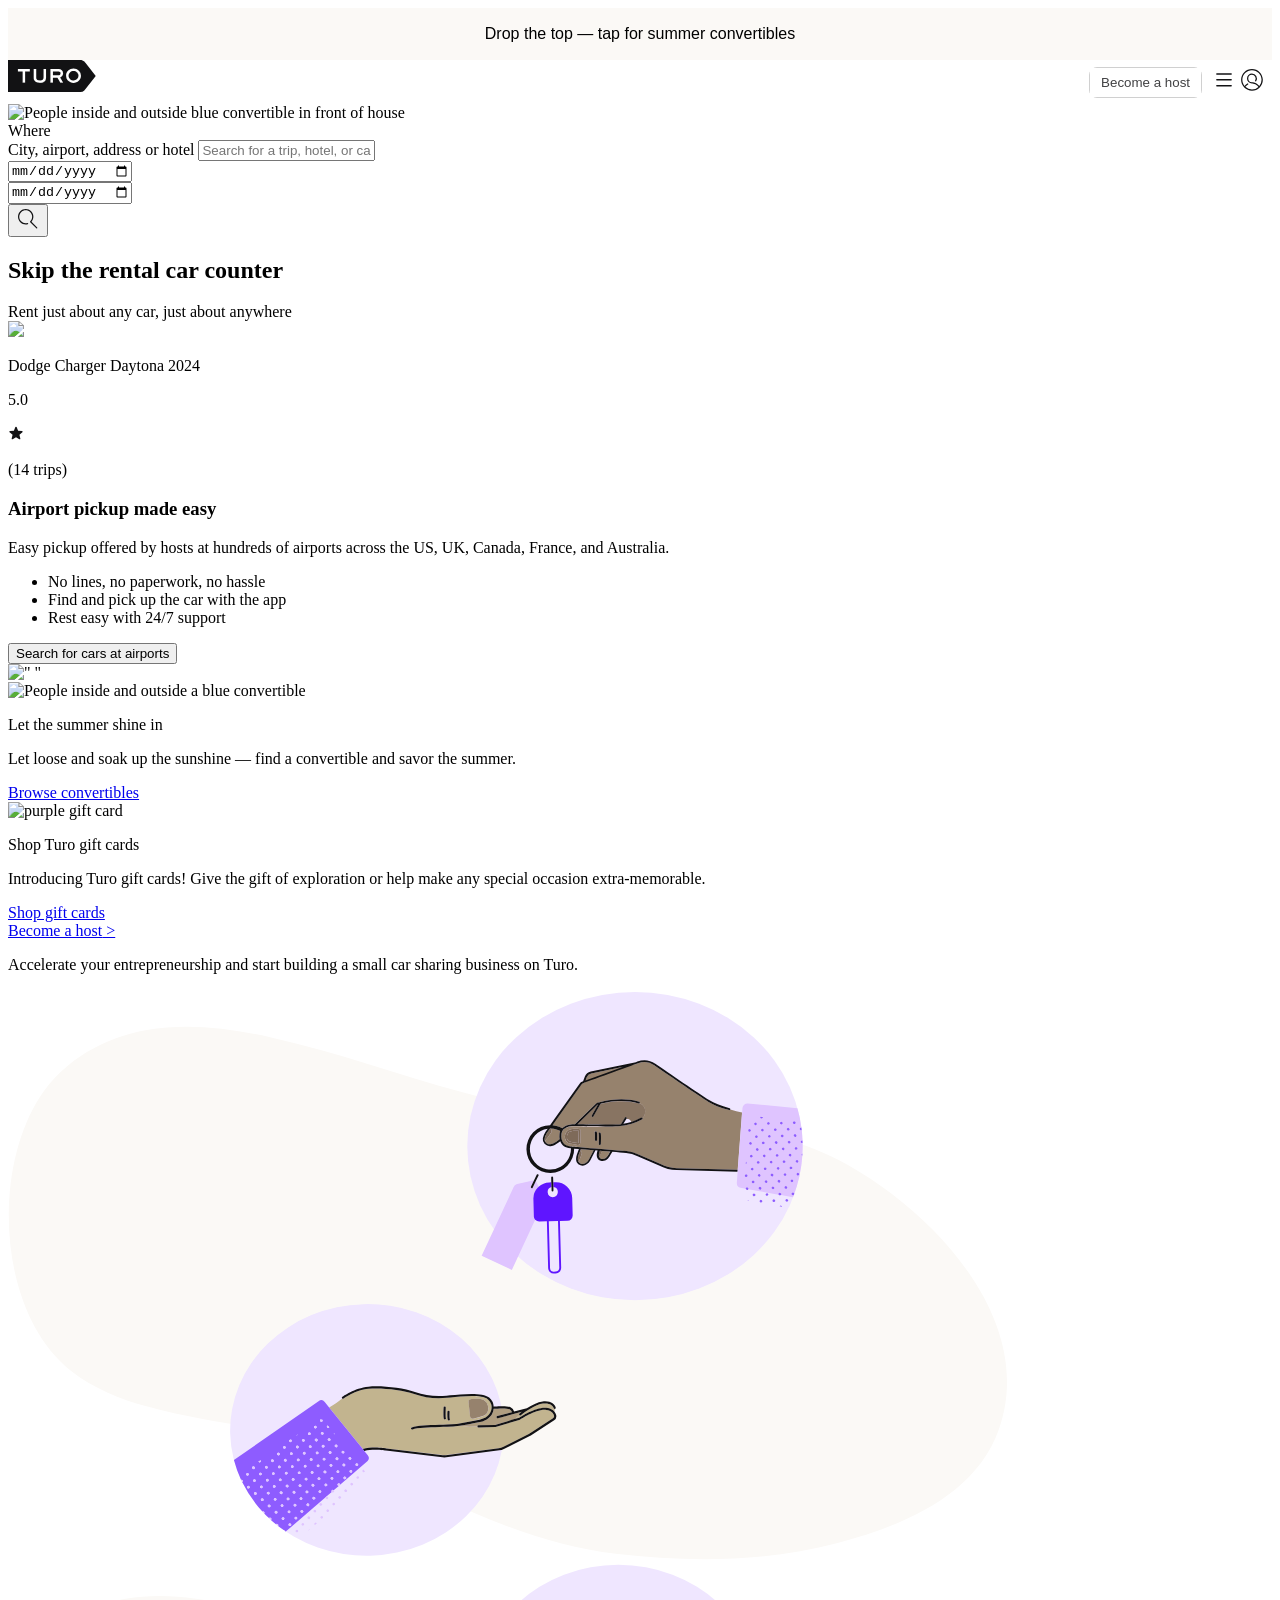
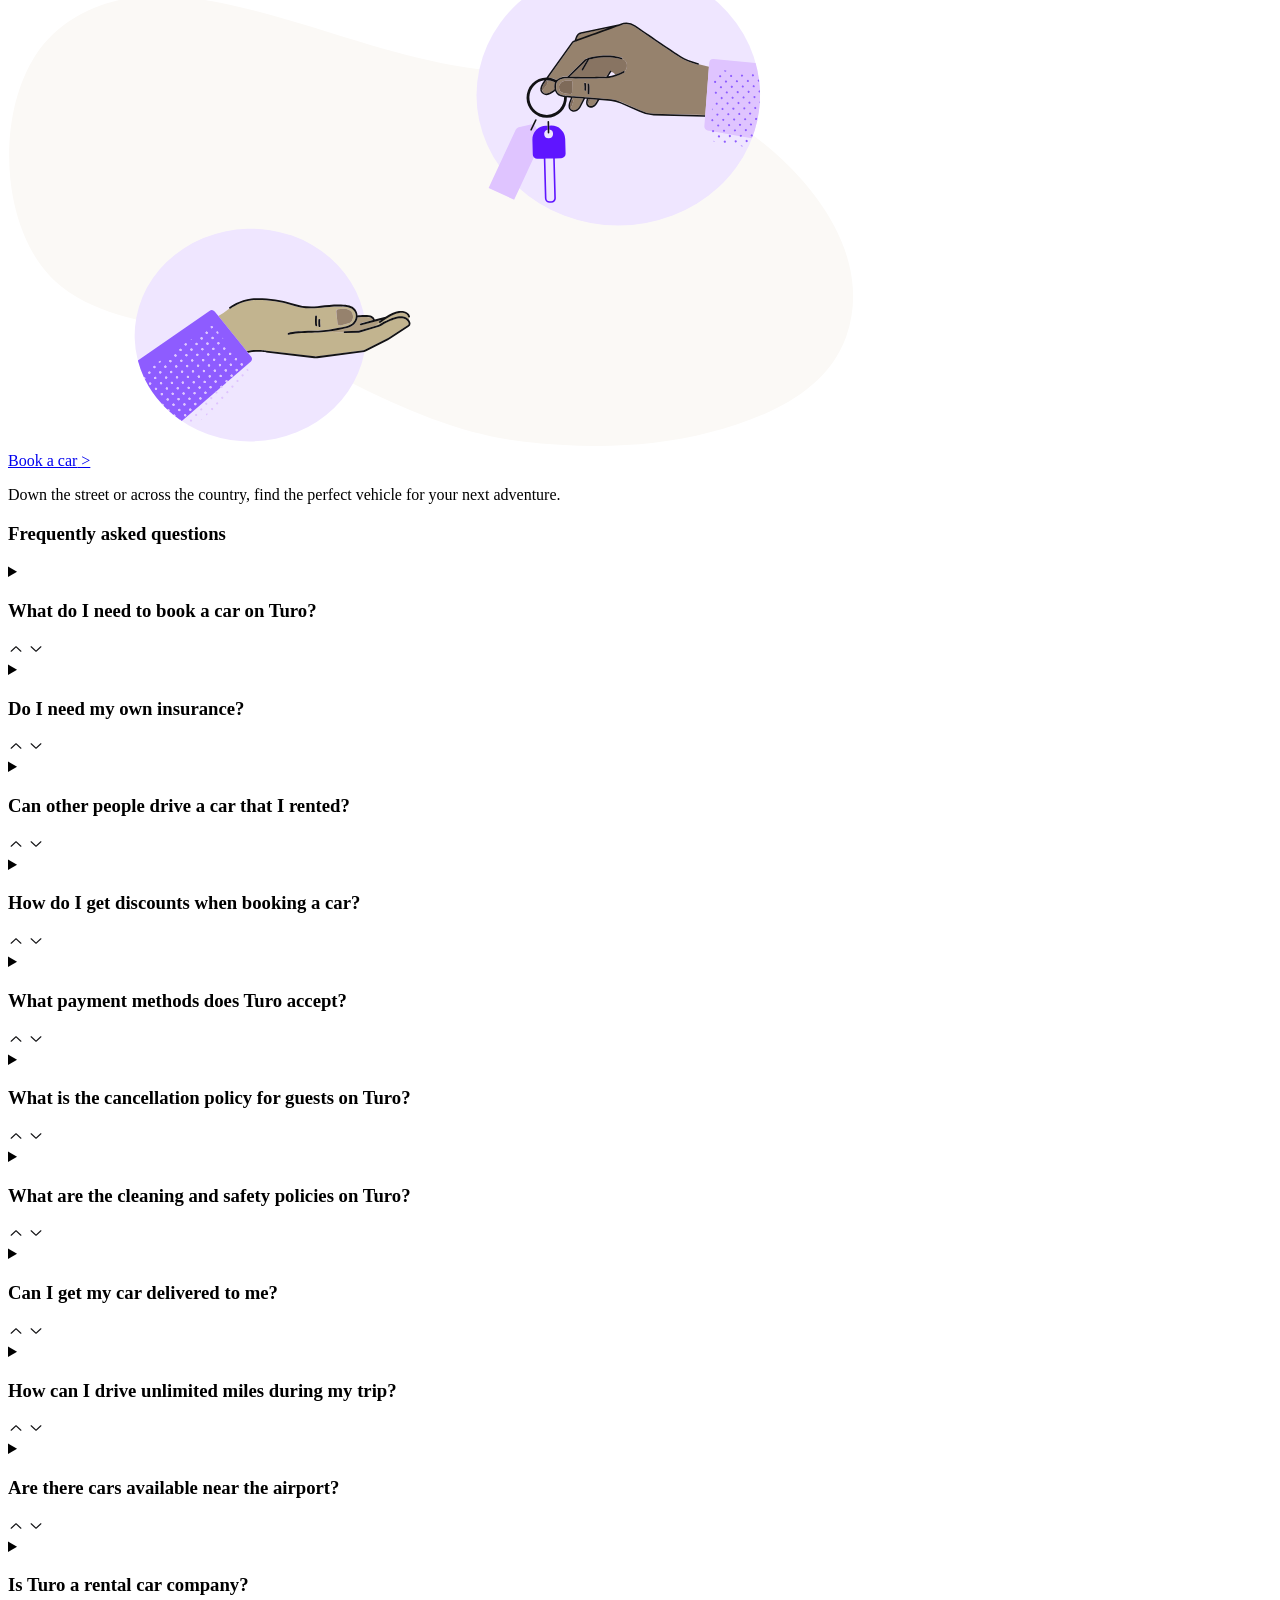
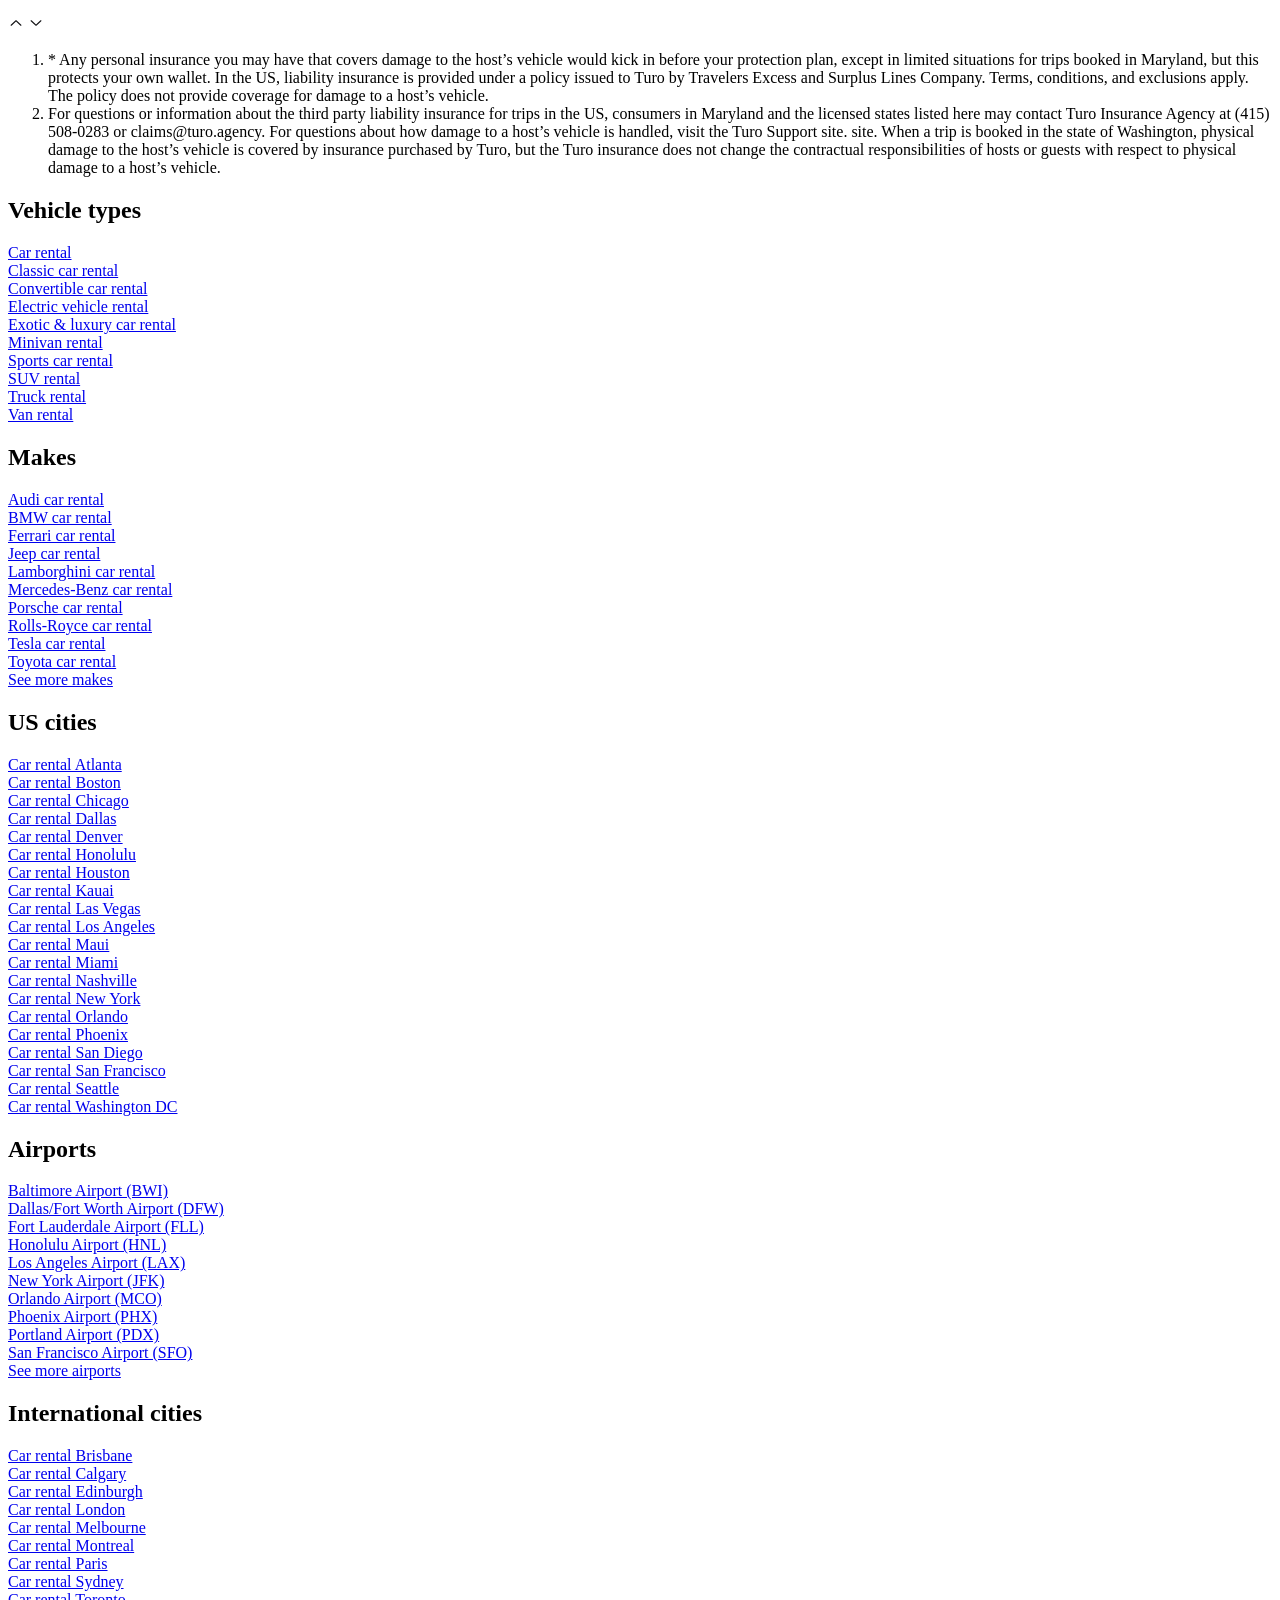
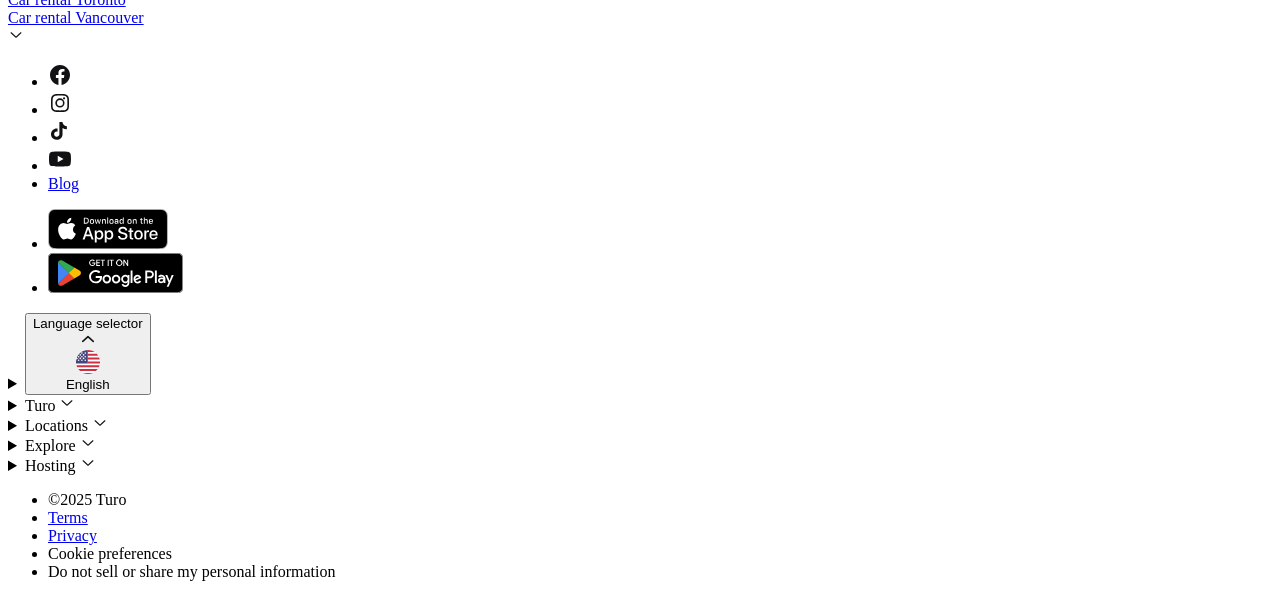
==== commit ec2ba2c0: "added footer content to index.html" ====
--- a/index.html
+++ b/index.html
@@ -719,5 +719,680 @@
     </div>
 </div>
 <!-- main content end -->
+<!-- footer content start -->
+<footer class="seo-pages-1tlk4z9">
+    <div class="seo-pages-1tlk4a1">
+        <div class="seo-pages-hdllwl">
+            <div class="seo-pages-a8glsk">
+                <div class="seo-pages-zvq03w">
+                    <h2 class="seo-pages-3zie14-StyledText">Vehicle types</h2>
+                    <div class="seo-pages-13pj7j9">
+                        <div class="seo-pages-1g0llfl">
+                            <a class="seo-pages-f4mt0z-StyledText"
+                               href="/us/en/car-rental/united-states">Car
+                                rental</a></div>
+                        <div class="seo-pages-1g0llfl"><a class="seo-pages-f4mt0z-StyledText"
+                                                          href="/us/en/classic-rental/united-states">Classic
+                            car rental</a></div>
+                        <div class="seo-pages-1g0llfl"><a class="seo-pages-f4mt0z-StyledText"
+                                                          href="/us/en/convertible-rental/united-states">Convertible
+                            car rental</a></div>
+                        <div class="seo-pages-1g0llfl"><a class="seo-pages-f4mt0z-StyledText"
+                                                          href="/us/en/electric-vehicle-rental/united-states">Electric
+                            vehicle rental</a></div>
+                        <div class="seo-pages-1g0llfl"><a class="seo-pages-f4mt0z-StyledText"
+                                                          href="/us/en/exotic-luxury-rental/united-states">Exotic
+                            &amp; luxury car rental</a></div>
+                        <div class="seo-pages-1g0llfl"><a class="seo-pages-f4mt0z-StyledText"
+                                                          href="/us/en/minivan-rental/united-states">Minivan
+                            rental</a></div>
+                        <div class="seo-pages-1g0llfl"><a class="seo-pages-f4mt0z-StyledText"
+                                                          href="/us/en/sports-rental/united-states">Sports
+                            car rental</a></div>
+                        <div class="seo-pages-1g0llfl"><a class="seo-pages-f4mt0z-StyledText"
+                                                          href="/us/en/suv-rental/united-states">SUV
+                            rental</a></div>
+                        <div class="seo-pages-1g0llfl"><a class="seo-pages-f4mt0z-StyledText"
+                                                          href="/us/en/truck-rental/united-states">Truck
+                            rental</a></div>
+                        <div class="seo-pages-1g0llfl"><a class="seo-pages-f4mt0z-StyledText"
+                                                          href="/us/en/van-rental/united-states">Van
+                            rental</a></div>
+                    </div>
+                </div>
+                <div class="seo-pages-1d5e5l9">
+                    <h2 class="seo-pages-3zie14-StyledText">Makes</h2>
+                    <div class="seo-pages-nc4d5t">
+                        <div class="seo-pages-1g0llfl"><a class="seo-pages-f4mt0z-StyledText"
+                                                          href="/us/en/car-rental/united-states/audi">Audi
+                            car rental</a></div>
+                        <div class="seo-pages-1g0llfl"><a class="seo-pages-f4mt0z-StyledText"
+                                                          href="/us/en/car-rental/united-states/bmw">BMW
+                            car rental</a></div>
+                        <div class="seo-pages-1g0llfl"><a class="seo-pages-f4mt0z-StyledText"
+                                                          href="/us/en/car-rental/united-states/ferrari">Ferrari
+                            car rental</a></div>
+                        <div class="seo-pages-1g0llfl"><a class="seo-pages-f4mt0z-StyledText"
+                                                          href="/us/en/car-rental/united-states/jeep">Jeep
+                            car rental</a></div>
+                        <div class="seo-pages-1g0llfl"><a class="seo-pages-f4mt0z-StyledText"
+                                                          href="/us/en/car-rental/united-states/lamborghini">Lamborghini
+                            car rental</a></div>
+                        <div class="seo-pages-1g0llfl"><a class="seo-pages-f4mt0z-StyledText"
+                                                          href="/us/en/car-rental/united-states/mercedes-benz">Mercedes-Benz
+                            car rental</a></div>
+                        <div class="seo-pages-1g0llfl"><a class="seo-pages-f4mt0z-StyledText"
+                                                          href="/us/en/car-rental/united-states/porsche">Porsche
+                            car rental</a></div>
+                        <div class="seo-pages-1g0llfl"><a class="seo-pages-f4mt0z-StyledText"
+                                                          href="/us/en/car-rental/united-states/rolls-royce">Rolls-Royce
+                            car rental</a></div>
+                        <div class="seo-pages-1g0llfl"><a class="seo-pages-f4mt0z-StyledText"
+                                                          href="/us/en/car-rental/united-states/tesla">Tesla
+                            car rental</a></div>
+                        <div class="seo-pages-1g0llfl"><a class="seo-pages-f4mt0z-StyledText"
+                                                          href="/us/en/car-rental/united-states/toyota">Toyota
+                            car rental</a></div>
+                        <div class="seo-pages-1g0llfl"><a class="seo-pages-f4mt0z-StyledText"
+                                                          href="/us/en/car-rental/united-states/makes">See
+                            more makes</a></div>
+                    </div>
+                </div>
+                <div class="seo-pages-1g7p9gb">
+                    <h2 class="seo-pages-3zie14-StyledText">US cities</h2>
+                    <div class="seo-pages-1o8vyzy">
+                        <div class="seo-pages-1g0llfl"><a class="seo-pages-f4mt0z-StyledText"
+                                                          href="/us/en/car-rental/united-states/atlanta-ga">Car
+                            rental Atlanta</a></div>
+                        <div class="seo-pages-1g0llfl"><a class="seo-pages-f4mt0z-StyledText"
+                                                          href="/us/en/car-rental/united-states/boston-ma">Car
+                            rental Boston</a></div>
+                        <div class="seo-pages-1g0llfl"><a class="seo-pages-f4mt0z-StyledText"
+                                                          href="/us/en/car-rental/united-states/chicago-il">Car
+                            rental Chicago</a></div>
+                        <div class="seo-pages-1g0llfl"><a class="seo-pages-f4mt0z-StyledText"
+                                                          href="/us/en/car-rental/united-states/dallas-tx">Car
+                            rental Dallas</a></div>
+                        <div class="seo-pages-1g0llfl"><a class="seo-pages-f4mt0z-StyledText"
+                                                          href="/us/en/car-rental/united-states/denver-co">Car
+                            rental Denver</a></div>
+                        <div class="seo-pages-1g0llfl"><a class="seo-pages-f4mt0z-StyledText"
+                                                          href="/us/en/car-rental/united-states/honolulu-hi">Car
+                            rental Honolulu</a></div>
+                        <div class="seo-pages-1g0llfl"><a class="seo-pages-f4mt0z-StyledText"
+                                                          href="/us/en/car-rental/united-states/houston-tx">Car
+                            rental Houston</a></div>
+                        <div class="seo-pages-1g0llfl"><a class="seo-pages-f4mt0z-StyledText"
+                                                          href="/us/en/car-rental/united-states/lihue-hi">Car
+                            rental Kauai</a></div>
+                        <div class="seo-pages-1g0llfl"><a class="seo-pages-f4mt0z-StyledText"
+                                                          href="/us/en/car-rental/united-states/las-vegas-nv">Car
+                            rental Las Vegas</a></div>
+                        <div class="seo-pages-1g0llfl"><a class="seo-pages-f4mt0z-StyledText"
+                                                          href="/us/en/car-rental/united-states/los-angeles-ca">Car
+                            rental Los Angeles</a></div>
+                        <div class="seo-pages-1g0llfl"><a class="seo-pages-f4mt0z-StyledText"
+                                                          href="/us/en/car-rental/united-states/kahului-hi">Car
+                            rental Maui</a></div>
+                        <div class="seo-pages-1g0llfl"><a class="seo-pages-f4mt0z-StyledText"
+                                                          href="/us/en/car-rental/united-states/miami-fl">Car
+                            rental Miami</a></div>
+                        <div class="seo-pages-1g0llfl"><a class="seo-pages-f4mt0z-StyledText"
+                                                          href="/us/en/car-rental/united-states/nashville-tn">Car
+                            rental Nashville</a></div>
+                        <div class="seo-pages-1g0llfl"><a class="seo-pages-f4mt0z-StyledText"
+                                                          href="/us/en/car-rental/united-states/new-york-ny">Car
+                            rental New York</a></div>
+                        <div class="seo-pages-1g0llfl"><a class="seo-pages-f4mt0z-StyledText"
+                                                          href="/us/en/car-rental/united-states/orlando-fl">Car
+                            rental Orlando</a></div>
+                        <div class="seo-pages-1g0llfl"><a class="seo-pages-f4mt0z-StyledText"
+                                                          href="/us/en/car-rental/united-states/phoenix-az">Car
+                            rental Phoenix</a></div>
+                        <div class="seo-pages-1g0llfl"><a class="seo-pages-f4mt0z-StyledText"
+                                                          href="/us/en/car-rental/united-states/san-diego-ca">Car
+                            rental San Diego</a></div>
+                        <div class="seo-pages-1g0llfl"><a class="seo-pages-f4mt0z-StyledText"
+                                                          href="/us/en/car-rental/united-states/san-francisco-ca">Car
+                            rental San Francisco</a></div>
+                        <div class="seo-pages-1g0llfl"><a class="seo-pages-f4mt0z-StyledText"
+                                                          href="/us/en/car-rental/united-states/seattle-wa">Car
+                            rental Seattle</a></div>
+                        <div class="seo-pages-1g0llfl"><a class="seo-pages-f4mt0z-StyledText"
+                                                          href="/us/en/car-rental/united-states/washington-dc">Car
+                            rental Washington DC</a></div>
+                    </div>
+                </div>
+                <div class="seo-pages-1gon7qt">
+                    <h2 class="seo-pages-3zie14-StyledText">Airports</h2>
+                    <div class="seo-pages-nc4d5t">
+                        <div class="seo-pages-1g0llfl"><a class="seo-pages-f4mt0z-StyledText"
+                                                          href="/us/en/car-rental/united-states/bwi">Baltimore
+                            Airport (BWI)</a></div>
+                        <div class="seo-pages-1g0llfl"><a class="seo-pages-f4mt0z-StyledText"
+                                                          href="/us/en/car-rental/united-states/dfw">Dallas/Fort
+                            Worth Airport (DFW)</a></div>
+                        <div class="seo-pages-1g0llfl"><a class="seo-pages-f4mt0z-StyledText"
+                                                          href="/us/en/car-rental/united-states/fll">Fort
+                            Lauderdale Airport (FLL)</a></div>
+                        <div class="seo-pages-1g0llfl"><a class="seo-pages-f4mt0z-StyledText"
+                                                          href="/us/en/car-rental/united-states/hnl">Honolulu
+                            Airport (HNL)</a></div>
+                        <div class="seo-pages-1g0llfl"><a class="seo-pages-f4mt0z-StyledText"
+                                                          href="/us/en/car-rental/united-states/lax">Los
+                            Angeles Airport (LAX)</a></div>
+                        <div class="seo-pages-1g0llfl"><a class="seo-pages-f4mt0z-StyledText"
+                                                          href="/us/en/car-rental/united-states/jfk">New
+                            York Airport (JFK)</a></div>
+                        <div class="seo-pages-1g0llfl"><a class="seo-pages-f4mt0z-StyledText"
+                                                          href="/us/en/car-rental/united-states/mco">Orlando
+                            Airport (MCO)</a></div>
+                        <div class="seo-pages-1g0llfl"><a class="seo-pages-f4mt0z-StyledText"
+                                                          href="/us/en/car-rental/united-states/phx">Phoenix
+                            Airport (PHX)</a></div>
+                        <div class="seo-pages-1g0llfl"><a class="seo-pages-f4mt0z-StyledText"
+                                                          href="/us/en/car-rental/united-states/pdx">Portland
+                            Airport (PDX)</a></div>
+                        <div class="seo-pages-1g0llfl"><a class="seo-pages-f4mt0z-StyledText"
+                                                          href="/us/en/car-rental/united-states/sfo">San
+                            Francisco Airport (SFO)</a></div>
+                        <div class="seo-pages-1g0llfl"><a class="seo-pages-f4mt0z-StyledText"
+                                                          href="/us/en/car-rental/united-states/airports">See
+                            more airports</a></div>
+                    </div>
+                </div>
+                <div class="seo-pages-1dsp3z5">
+                    <h2 class="seo-pages-3zie14-StyledText"></h2>
+                    <div class="seo-pages-1jnfqrd"></div>
+                </div>
+                <div class="seo-pages-1dsp3z5">
+                    <h2 class="seo-pages-3zie14-StyledText">International cities</h2>
+                    <div class="seo-pages-13pj7j9">
+                        <div class="seo-pages-1g0llfl"><a class="seo-pages-f4mt0z-StyledText"
+                                                          href="/us/en/car-rental/australia/brisbane">Car
+                            rental Brisbane</a></div>
+                        <div class="seo-pages-1g0llfl"><a class="seo-pages-f4mt0z-StyledText"
+                                                          href="/us/en/car-rental/canada/calgary-ab">Car
+                            rental Calgary</a></div>
+                        <div class="seo-pages-1g0llfl"><a class="seo-pages-f4mt0z-StyledText"
+                                                          href="/us/en/car-rental/united-kingdom/edinburgh">Car
+                            rental Edinburgh</a></div>
+                        <div class="seo-pages-1g0llfl"><a class="seo-pages-f4mt0z-StyledText"
+                                                          href="/us/en/car-rental/united-kingdom/london">Car
+                            rental London</a></div>
+                        <div class="seo-pages-1g0llfl"><a class="seo-pages-f4mt0z-StyledText"
+                                                          href="/us/en/car-rental/australia/melbourne">Car
+                            rental Melbourne</a></div>
+                        <div class="seo-pages-1g0llfl"><a class="seo-pages-f4mt0z-StyledText"
+                                                          href="/us/en/car-rental/canada/montreal-qc">Car
+                            rental Montreal</a></div>
+                        <div class="seo-pages-1g0llfl"><a class="seo-pages-f4mt0z-StyledText"
+                                                          href="/us/en/car-rental/france/paris-75">Car
+                            rental Paris</a></div>
+                        <div class="seo-pages-1g0llfl"><a class="seo-pages-f4mt0z-StyledText"
+                                                          href="/us/en/car-rental/australia/sydney">Car
+                            rental Sydney</a></div>
+                        <div class="seo-pages-1g0llfl"><a class="seo-pages-f4mt0z-StyledText"
+                                                          href="/us/en/car-rental/canada/toronto-on">Car
+                            rental Toronto</a></div>
+                        <div class="seo-pages-1g0llfl"><a class="seo-pages-f4mt0z-StyledText"
+                                                          href="/us/en/car-rental/canada/vancouver-bc">Car
+                            rental Vancouver</a></div>
+                    </div>
+                </div>
+            </div>
+            <div class="seo-pages-6wgqff"></div>
+            <div role="button" tabindex="0" class="seo-pages-k42aq2">
+                <svg class="seo-pages-m90ygk" data-testid="IconChevronDown16" fill="none" height="16"
+                     viewBox="0 0 16 16" width="16" xmlns="http://www.w3.org/2000/svg">
+                    <path d="M8.029 10.849c-.14 0-.28-.05-.39-.15l-4.86-4.57a.56.56 0 0 1-.02-.8c.21-.23.57-.24.79-.02l4.47 4.21 4.47-4.21c.22-.21.58-.2.79.02.21.23.2.58-.02.8l-4.86 4.57c-.11.1-.25.15-.39.15z"
+                          fill="#121214"></path>
+                </svg>
+            </div>
+        </div>
+        <div class="seo-pages-12ttcgk">
+            <div class="seo-pages-8101n5">
+                <div class="seo-pages-1oxz05q">
+                    <div class="seo-pages-talole">
+                        <div>
+                            <ul class="seo-pages-xclsga">
+                                <li class="seo-pages-1kwgl1l"><a href="https://www.facebook.com/turo"
+                                                                 rel="noopener noreferrer" target="_blank"
+                                                                 class="seo-pages-vxcmzt">
+                                    <svg data-testid="IconFacebook24" fill="none" height="24" viewBox="0 0 24 24"
+                                         width="24" xmlns="http://www.w3.org/2000/svg">
+                                        <path clip-rule="evenodd"
+                                              d="M22.001 12c0-5.523-4.477-10-10-10C6.477 2 2 6.477 2 12c0 4.992 3.657 9.13 8.438 9.88V14.89h-2.54v-2.89h2.54V9.796c0-2.506 1.493-3.89 3.777-3.89 1.095 0 2.239.195 2.239.195v2.46h-1.261c-1.242 0-1.63.772-1.63 1.563V12h2.774l-.444 2.891h-2.33v6.988c4.781-.75 8.438-4.887 8.438-9.879"
+                                              fill="#121214" fill-rule="evenodd"></path>
+                                    </svg>
+                                    <span class="seo-pages-6kw2r2 e1he1s1l0"></span></a></li>
+                                <li class="seo-pages-1kwgl1l"><a href="https://instagram.com/turo/"
+                                                                 rel="noopener noreferrer" target="_blank"
+                                                                 class="seo-pages-vxcmzt">
+                                    <svg data-testid="IconInstagram24" fill="none" height="24" viewBox="0 0 24 24"
+                                         width="24" xmlns="http://www.w3.org/2000/svg">
+                                        <path clip-rule="evenodd"
+                                              d="M12 3c-2.444 0-2.75.01-3.71.054-.959.044-1.613.196-2.185.419A4.4 4.4 0 0 0 4.51 4.51c-.5.5-.809 1.002-1.039 1.594-.222.572-.374 1.226-.418 2.184C3.01 9.25 3 9.556 3 12s.01 2.75.054 3.71c.044.959.196 1.613.418 2.185.23.592.538 1.094 1.039 1.594s1.002.808 1.594 1.038c.572.223 1.226.375 2.184.419.96.044 1.267.054 3.71.054 2.445 0 2.752-.01 3.712-.054.958-.044 1.612-.196 2.184-.419a4.4 4.4 0 0 0 1.594-1.038c.5-.5.808-1.002 1.038-1.594.223-.572.375-1.226.419-2.184.043-.96.054-1.267.054-3.711s-.01-2.75-.054-3.71c-.044-.959-.196-1.613-.419-2.185A4.4 4.4 0 0 0 19.49 4.51a4.4 4.4 0 0 0-1.594-1.038c-.572-.223-1.226-.375-2.184-.419C14.75 3.01 14.444 3 12 3m0 1.622c2.403 0 2.688.009 3.637.052.877.04 1.354.187 1.67.31.42.163.72.358 1.036.673.315.315.51.615.673 1.035.123.317.27.794.31 1.671.043.95.052 1.234.052 3.637s-.009 2.688-.052 3.637c-.04.877-.187 1.354-.31 1.67a2.8 2.8 0 0 1-.673 1.036c-.315.315-.615.51-1.035.673-.317.123-.794.27-1.671.31-.95.043-1.234.052-3.637.052s-2.688-.009-3.637-.052c-.877-.04-1.354-.187-1.671-.31a2.8 2.8 0 0 1-1.035-.673 2.8 2.8 0 0 1-.673-1.035c-.123-.317-.27-.794-.31-1.671-.043-.95-.052-1.234-.052-3.637s.009-2.688.052-3.637c.04-.877.187-1.354.31-1.67.163-.421.358-.72.673-1.036.315-.315.615-.51 1.035-.673.317-.123.794-.27 1.671-.31.95-.043 1.234-.052 3.637-.052m-.017 10.356a3 3 0 1 1 0-6 3 3 0 0 1 0 6m0-7.622a4.622 4.622 0 1 0 0 9.243 4.622 4.622 0 0 0 0-9.243m5.171-.025a1.08 1.08 0 1 1-2.16 0 1.08 1.08 0 0 1 2.16 0"
+                                              fill="#121214" fill-rule="evenodd"></path>
+                                    </svg>
+                                    <span class="seo-pages-6kw2r2 e1he1s1l0"></span></a></li>
+                                <li class="seo-pages-1kwgl1l"><a href="https://tiktok.com/@turo"
+                                                                 rel="noopener noreferrer" target="_blank"
+                                                                 class="seo-pages-vxcmzt">
+                                    <svg class="seo-pages-m90ygk" data-testid="IconTikTok24" fill="none" height="24"
+                                         viewBox="0 0 24 24" width="24" xmlns="http://www.w3.org/2000/svg">
+                                        <path clip-rule="evenodd"
+                                              d="M9.53 9.59c-.25-.03-.51-.05-.78-.05C5.58 9.54 3 12.06 3 15.16c0 1.9.97 3.59 2.46 4.61.94.64 2.07 1.02 3.3 1.02 3.17 0 5.76-2.52 5.76-5.63V8.95a7.57 7.57 0 0 0 4.35 1.37V7.26c-.87 0-1.69-.25-2.37-.69a4.24 4.24 0 0 1-1.91-2.79c-.05-.25-.07-.51-.07-.78h-3.13v12.26c-.06 1.37-1.21 2.47-2.63 2.47-.44 0-.85-.11-1.22-.3a2.56 2.56 0 0 1-1.41-2.27c0-1.42 1.18-2.57 2.63-2.57q.405 0 .78.12V9.59z"
+                                              fill="#121214" fill-rule="evenodd"></path>
+                                    </svg>
+                                    <span class="seo-pages-6kw2r2 e1he1s1l0"></span></a></li>
+                                <li class="seo-pages-1kwgl1l"><a href="https://www.youtube.com/turo"
+                                                                 rel="noopener noreferrer" target="_blank"
+                                                                 class="seo-pages-vxcmzt">
+                                    <svg data-testid="IconYouTube24" fill="none" height="24" viewBox="0 0 24 24"
+                                         width="24" xmlns="http://www.w3.org/2000/svg">
+                                        <path clip-rule="evenodd"
+                                              d="M22.54 6.842a2.72 2.72 0 0 0-1.945-1.894C18.875 4.5 12 4.5 12 4.5s-6.875 0-8.595.448c-.95.25-1.692.972-1.945 1.894C1 8.514 1 12 1 12s0 3.486.46 5.158a2.72 2.72 0 0 0 1.945 1.894C5.125 19.5 12 19.5 12 19.5s6.875 0 8.595-.448a2.72 2.72 0 0 0 1.945-1.894C23 15.486 23 12 23 12s0-3.486-.46-5.158M9.75 15.166V8.834L15.5 12z"
+                                              fill="#121214" fill-rule="evenodd"></path>
+                                    </svg>
+                                    <span class="seo-pages-6kw2r2 e1he1s1l0"></span></a></li>
+                                <li class="seo-pages-1kwgl1l"><a href="https://turo.com/blog/" rel="noopener noreferrer"
+                                                                 target="_blank" class="seo-pages-1t2r295">Blog</a></li>
+                            </ul>
+                            <div class="seo-pages-ougjd5">
+                                <ul class="seo-pages-i4vn76 e1v5w23i0">
+                                    <li class="seo-pages-ty3ins e1v5w23i1"><a
+                                            href="https://itunes.apple.com/app/relayrides/id555063314?mt=8&amp;ls=1"
+                                            class="seo-pages-1473a0c e1v5w23i2"><span
+                                            class="seo-pages-6kw2r2 e1he1s1l0"></span>
+                                        <svg xmlns="https://www.w3.org/2000/svg" width="120px" height="40px"
+                                             viewBox="0 0 119.664 40" aria-hidden="true" class="seo-pages-0" role="img"
+                                             version="1.1">
+                                            <path d="M110.135 0H9.535Q8.986 0 8.44.002q-.457.004-.919.013A13 13 0 0 0 5.517.19a6.7 6.7 0 0 0-1.9.627 6.4 6.4 0 0 0-1.62 1.18A6.3 6.3 0 0 0 .82 3.617a6.6 6.6 0 0 0-.625 1.903 13 13 0 0 0-.179 2.002c-.01.307-.01.615-.015.921V31.56c.005.31.006.61.015.921a13 13 0 0 0 .18 2.002 6.6 6.6 0 0 0 .624 1.905A6.2 6.2 0 0 0 1.998 38a6.3 6.3 0 0 0 1.618 1.179 6.7 6.7 0 0 0 1.901.63 13.5 13.5 0 0 0 2.004.177c.31.007.613.011.919.011.366.002.728.002 1.095.002h100.6c.36 0 .724 0 1.084-.002.304 0 .617-.004.922-.01a13 13 0 0 0 2-.178 6.8 6.8 0 0 0 1.908-.63A6.3 6.3 0 0 0 117.666 38a6.4 6.4 0 0 0 1.182-1.614 6.6 6.6 0 0 0 .619-1.905 13.5 13.5 0 0 0 .185-2.002c.004-.31.004-.61.004-.921.008-.364.008-.725.008-1.094V9.536q.002-.549-.008-1.092.001-.46-.004-.92a13.5 13.5 0 0 0-.185-2.003 6.6 6.6 0 0 0-.62-1.903 6.47 6.47 0 0 0-2.798-2.8 6.8 6.8 0 0 0-1.908-.627 13 13 0 0 0-2-.176c-.305-.005-.618-.011-.922-.013-.36-.002-.725-.002-1.084-.002Z"
+                                                  style="fill: rgb(166, 166, 166);"></path>
+                                            <path d="M8.445 39.125c-.305 0-.602-.004-.904-.01a13 13 0 0 1-1.87-.164 5.9 5.9 0 0 1-1.656-.548 5.4 5.4 0 0 1-1.397-1.016 5.3 5.3 0 0 1-1.02-1.397 5.7 5.7 0 0 1-.544-1.657 12.4 12.4 0 0 1-.166-1.875c-.007-.21-.015-.913-.015-.913v-23.1s.009-.692.015-.895a12.4 12.4 0 0 1 .165-1.872 5.8 5.8 0 0 1 .544-1.662 5.4 5.4 0 0 1 1.015-1.398 5.6 5.6 0 0 1 1.402-1.023 5.8 5.8 0 0 1 1.653-.544A12.6 12.6 0 0 1 7.543.887l.902-.012h102.769l.913.013a12.4 12.4 0 0 1 1.858.162 6 6 0 0 1 1.671.548 5.6 5.6 0 0 1 2.415 2.42 5.8 5.8 0 0 1 .535 1.649 13 13 0 0 1 .174 1.887c.003.283.003.588.003.89.008.375.008.732.008 1.092v20.929c0 .363 0 .718-.008 1.075 0 .325 0 .623-.004.93a13 13 0 0 1-.17 1.853 5.7 5.7 0 0 1-.54 1.67 5.5 5.5 0 0 1-1.016 1.386 5.4 5.4 0 0 1-1.4 1.022 5.9 5.9 0 0 1-1.668.55 12.5 12.5 0 0 1-1.869.163c-.293.007-.6.011-.897.011l-1.084.002Z"></path>
+                                            <g data-name="&lt;Group&gt;">
+                                                <g data-name="&lt;Group&gt;">
+                                                    <path d="M24.769 20.3a4.95 4.95 0 0 1 2.356-4.151 5.07 5.07 0 0 0-3.99-2.158c-1.68-.176-3.308 1.005-4.164 1.005-.872 0-2.19-.988-3.608-.958a5.32 5.32 0 0 0-4.473 2.728c-1.934 3.348-.491 8.269 1.361 10.976.927 1.325 2.01 2.805 3.428 2.753 1.387-.058 1.905-.885 3.58-.885 1.658 0 2.144.885 3.59.852 1.489-.025 2.426-1.332 3.32-2.67a11 11 0 0 0 1.52-3.092 4.78 4.78 0 0 1-2.92-4.4M22.037 12.21a4.87 4.87 0 0 0 1.115-3.49 4.96 4.96 0 0 0-3.208 1.66A4.64 4.64 0 0 0 18.8 13.74a4.1 4.1 0 0 0 3.237-1.53"
+                                                          data-name="&lt;Path&gt;"
+                                                          style="fill: rgb(255, 255, 255);"></path>
+                                                </g>
+                                                <path d="M42.302 27.14H37.57l-1.137 3.356h-2.005l4.484-12.418h2.083l4.483 12.418h-2.039Zm-4.243-1.55h3.752l-1.85-5.446h-.051ZM55.16 25.97c0 2.813-1.506 4.62-3.779 4.62a3.07 3.07 0 0 1-2.848-1.583h-.043v4.484H46.63V21.442h1.8v1.506h.033a3.21 3.21 0 0 1 2.883-1.6c2.298 0 3.813 1.816 3.813 4.622m-1.91 0c0-1.833-.948-3.038-2.393-3.038-1.42 0-2.375 1.23-2.375 3.038 0 1.824.955 3.046 2.375 3.046 1.445 0 2.393-1.197 2.393-3.046M65.125 25.97c0 2.813-1.506 4.62-3.779 4.62a3.07 3.07 0 0 1-2.848-1.583h-.043v4.484h-1.859V21.442h1.799v1.506h.034a3.21 3.21 0 0 1 2.883-1.6c2.298 0 3.813 1.816 3.813 4.622m-1.91 0c0-1.833-.948-3.038-2.393-3.038-1.42 0-2.375 1.23-2.375 3.038 0 1.824.955 3.046 2.375 3.046 1.445 0 2.392-1.197 2.392-3.046M71.71 27.036c.138 1.232 1.334 2.04 2.97 2.04 1.566 0 2.693-.808 2.693-1.919 0-.964-.68-1.54-2.29-1.936l-1.609-.388c-2.28-.55-3.339-1.617-3.339-3.348 0-2.142 1.867-3.614 4.519-3.614 2.624 0 4.423 1.472 4.483 3.614h-1.876c-.112-1.239-1.136-1.987-2.634-1.987s-2.521.757-2.521 1.858c0 .878.654 1.395 2.255 1.79l1.368.336c2.548.603 3.606 1.626 3.606 3.443 0 2.323-1.85 3.778-4.793 3.778-2.754 0-4.614-1.42-4.734-3.667ZM83.346 19.3v2.142h1.722v1.472h-1.722v4.991c0 .776.345 1.137 1.102 1.137a6 6 0 0 0 .611-.043v1.463a5 5 0 0 1-1.032.086c-1.833 0-2.548-.689-2.548-2.445v-5.189h-1.316v-1.472h1.316V19.3ZM86.065 25.97c0-2.849 1.678-4.639 4.294-4.639 2.625 0 4.295 1.79 4.295 4.639 0 2.856-1.661 4.638-4.295 4.638s-4.294-1.782-4.294-4.638m6.695 0c0-1.954-.895-3.108-2.401-3.108s-2.4 1.162-2.4 3.108c0 1.962.894 3.106 2.4 3.106s2.401-1.144 2.401-3.106M96.186 21.442h1.773v1.541h.043a2.16 2.16 0 0 1 2.177-1.635 3 3 0 0 1 .637.069v1.738a2.6 2.6 0 0 0-.835-.112 1.873 1.873 0 0 0-1.937 2.083v5.37h-1.858ZM109.384 27.837c-.25 1.643-1.85 2.771-3.898 2.771-2.634 0-4.269-1.764-4.269-4.595 0-2.84 1.644-4.682 4.19-4.682 2.506 0 4.08 1.72 4.08 4.466v.637h-6.394v.112a2.358 2.358 0 0 0 2.436 2.564 2.05 2.05 0 0 0 2.09-1.273Zm-6.282-2.702h4.526a2.177 2.177 0 0 0-2.22-2.298 2.29 2.29 0 0 0-2.306 2.298"
+                                                      style="fill: rgb(255, 255, 255);"></path>
+                                            </g>
+                                            <g data-name="&lt;Group&gt;">
+                                                <path d="M37.826 8.731a2.64 2.64 0 0 1 2.808 2.965c0 1.906-1.03 3.002-2.808 3.002h-2.155V8.73Zm-1.228 5.123h1.125a1.876 1.876 0 0 0 1.967-2.146 1.88 1.88 0 0 0-1.967-2.134h-1.125ZM41.68 12.444a2.133 2.133 0 1 1 4.248 0 2.134 2.134 0 1 1-4.247 0m3.334 0c0-.976-.439-1.547-1.208-1.547-.773 0-1.207.571-1.207 1.547 0 .984.434 1.55 1.207 1.55.77 0 1.208-.57 1.208-1.55M51.573 14.698h-.922l-.93-3.317h-.07l-.927 3.317h-.913l-1.242-4.503h.902l.806 3.436h.067l.926-3.436h.852l.926 3.436h.07l.803-3.436h.889ZM53.854 10.195h.855v.715h.066a1.35 1.35 0 0 1 1.344-.802 1.465 1.465 0 0 1 1.559 1.675v2.915h-.889v-2.692c0-.724-.314-1.084-.972-1.084a1.033 1.033 0 0 0-1.075 1.141v2.635h-.888ZM59.094 8.437h.888v6.26h-.888ZM61.218 12.444a2.133 2.133 0 1 1 4.247 0 2.134 2.134 0 1 1-4.247 0m3.333 0c0-.976-.439-1.547-1.208-1.547-.773 0-1.207.571-1.207 1.547 0 .984.434 1.55 1.207 1.55.77 0 1.208-.57 1.208-1.55M66.4 13.424c0-.81.604-1.278 1.676-1.344l1.22-.07v-.389c0-.475-.315-.744-.922-.744-.497 0-.84.182-.939.5h-.86c.09-.773.818-1.27 1.84-1.27 1.128 0 1.765.563 1.765 1.514v3.077h-.855v-.633h-.07a1.52 1.52 0 0 1-1.353.707 1.36 1.36 0 0 1-1.501-1.348m2.895-.384v-.377l-1.1.07c-.62.042-.9.253-.9.65 0 .405.351.64.834.64a1.06 1.06 0 0 0 1.166-.983M71.348 12.444c0-1.423.732-2.324 1.87-2.324a1.48 1.48 0 0 1 1.38.79h.067V8.437h.888v6.26h-.851v-.71h-.07a1.56 1.56 0 0 1-1.415.785c-1.145 0-1.869-.901-1.869-2.328m.918 0c0 .955.45 1.53 1.203 1.53.75 0 1.212-.583 1.212-1.526 0-.938-.468-1.53-1.212-1.53-.748 0-1.203.58-1.203 1.526M79.23 12.444a2.133 2.133 0 1 1 4.247 0 2.134 2.134 0 1 1-4.247 0m3.333 0c0-.976-.438-1.547-1.208-1.547-.772 0-1.207.571-1.207 1.547 0 .984.435 1.55 1.207 1.55.77 0 1.208-.57 1.208-1.55M84.67 10.195h.855v.715h.066a1.35 1.35 0 0 1 1.344-.802 1.465 1.465 0 0 1 1.559 1.675v2.915h-.889v-2.692c0-.724-.314-1.084-.972-1.084a1.033 1.033 0 0 0-1.075 1.141v2.635h-.889ZM93.515 9.074v1.141h.976v.749h-.976v2.315c0 .472.194.679.637.679a3 3 0 0 0 .339-.021v.74a3 3 0 0 1-.484.046c-.988 0-1.381-.348-1.381-1.216v-2.543h-.715v-.749h.715V9.074ZM95.705 8.437h.88v2.481h.07a1.39 1.39 0 0 1 1.374-.806 1.483 1.483 0 0 1 1.55 1.679v2.907h-.889V12.01c0-.72-.335-1.084-.963-1.084a1.052 1.052 0 0 0-1.134 1.142v2.63h-.888ZM104.761 13.482a1.83 1.83 0 0 1-1.95 1.303 2.045 2.045 0 0 1-2.081-2.325 2.077 2.077 0 0 1 2.076-2.352c1.253 0 2.009.856 2.009 2.27v.31h-3.18v.05a1.19 1.19 0 0 0 1.2 1.29 1.08 1.08 0 0 0 1.07-.546Zm-3.126-1.451h2.275a1.086 1.086 0 0 0-1.109-1.167 1.15 1.15 0 0 0-1.166 1.167"
+                                                      style="fill: rgb(255, 255, 255);"></path>
+                                            </g>
+                                        </svg>
+                                    </a></li>
+                                    <li class="seo-pages-ty3ins e1v5w23i1"><a
+                                            href="https://play.google.com/store/apps/details?id=com.relayrides.android.relayrides"
+                                            class="seo-pages-1473a0c e1v5w23i2"><span
+                                            class="seo-pages-6kw2r2 e1he1s1l0"></span>
+                                        <svg xmlns="https://www.w3.org/2000/svg" xml:space="preserve" x="0" y="0"
+                                             viewBox="0 0 135 40" aria-hidden="true" class="seo-pages-0" height="40px"
+                                             role="img" version="1.1" width="135px"><style>.st1 {
+                                            fill: #fff
+                                        }</style>
+                                            <path d="M130 40H5c-2.8 0-5-2.2-5-5V5c0-2.8 2.2-5 5-5h125c2.8 0 5 2.2 5 5v30c0 2.7-2.2 5-5 5"></path>
+                                            <path d="M130 .8c2.3 0 4.2 1.9 4.2 4.2v30c0 2.3-1.9 4.2-4.2 4.2H5C2.7 39.2.8 37.3.8 35V5C.8 2.7 2.7.8 5 .8zm0-.8H5C2.2 0 0 2.2 0 5v30c0 2.8 2.2 5 5 5h125c2.8 0 5-2.2 5-5V5c0-2.7-2.2-5-5-5"
+                                                  style="fill: rgb(166, 166, 166);"></path>
+                                            <path d="M68.1 21.8c-2.4 0-4.3 1.8-4.3 4.3 0 2.4 1.9 4.3 4.3 4.3s4.3-1.8 4.3-4.3c0-2.6-1.9-4.3-4.3-4.3m0 6.8c-1.3 0-2.4-1.1-2.4-2.6s1.1-2.6 2.4-2.6 2.4 1 2.4 2.6c0 1.5-1.1 2.6-2.4 2.6m-9.3-6.8c-2.4 0-4.3 1.8-4.3 4.3 0 2.4 1.9 4.3 4.3 4.3s4.3-1.8 4.3-4.3c0-2.6-1.9-4.3-4.3-4.3m0 6.8c-1.3 0-2.4-1.1-2.4-2.6s1.1-2.6 2.4-2.6 2.4 1 2.4 2.6c0 1.5-1.1 2.6-2.4 2.6m-11.1-5.5v1.8H52c-.1 1-.5 1.8-1 2.3-.6.6-1.6 1.3-3.3 1.3-2.7 0-4.7-2.1-4.7-4.8s2.1-4.8 4.7-4.8c1.4 0 2.5.6 3.3 1.3l1.3-1.3c-1.1-1-2.5-1.8-4.5-1.8-3.6 0-6.7 3-6.7 6.6s3.1 6.6 6.7 6.6c2 0 3.4-.6 4.6-1.9 1.2-1.2 1.6-2.9 1.6-4.2 0-.4 0-.8-.1-1.1zm45.4 1.4c-.4-1-1.4-2.7-3.6-2.7s-4 1.7-4 4.3c0 2.4 1.8 4.3 4.2 4.3 1.9 0 3.1-1.2 3.5-1.9l-1.4-1c-.5.7-1.1 1.2-2.1 1.2s-1.6-.4-2.1-1.3l5.7-2.4zm-5.8 1.4c0-1.6 1.3-2.5 2.2-2.5.7 0 1.4.4 1.6.9zM82.6 30h1.9V17.5h-1.9zm-3-7.3c-.5-.5-1.3-1-2.3-1-2.1 0-4.1 1.9-4.1 4.3s1.9 4.2 4.1 4.2c1 0 1.8-.5 2.2-1h.1v.6c0 1.6-.9 2.5-2.3 2.5-1.1 0-1.9-.8-2.1-1.5l-1.6.7c.5 1.1 1.7 2.5 3.8 2.5 2.2 0 4-1.3 4-4.4V22h-1.8zm-2.2 5.9c-1.3 0-2.4-1.1-2.4-2.6s1.1-2.6 2.4-2.6 2.3 1.1 2.3 2.6-1 2.6-2.3 2.6m24.4-11.1h-4.5V30h1.9v-4.7h2.6c2.1 0 4.1-1.5 4.1-3.9s-2-3.9-4.1-3.9m.1 6h-2.7v-4.3h2.7c1.4 0 2.2 1.2 2.2 2.1-.1 1.1-.9 2.2-2.2 2.2m11.5-1.8c-1.4 0-2.8.6-3.3 1.9l1.7.7c.4-.7 1-.9 1.7-.9 1 0 1.9.6 2 1.6v.1c-.3-.2-1.1-.5-1.9-.5-1.8 0-3.6 1-3.6 2.8 0 1.7 1.5 2.8 3.1 2.8 1.3 0 1.9-.6 2.4-1.2h.1v1h1.8v-4.8c-.2-2.2-1.9-3.5-4-3.5m-.2 6.9c-.6 0-1.5-.3-1.5-1.1 0-1 1.1-1.3 2-1.3.8 0 1.2.2 1.7.4-.2 1.2-1.2 2-2.2 2m10.5-6.6-2.1 5.4h-.1l-2.2-5.4h-2l3.3 7.6-1.9 4.2h1.9l5.1-11.8zm-16.8 8h1.9V17.5h-1.9z"
+                                                  class="st1"></path>
+                                            <path d="M20.7 19.4 10.1 30.7c.3 1.2 1.4 2.1 2.8 2.1.5 0 1-.1 1.5-.4l12-6.9z"
+                                                  style="fill: rgb(234, 67, 53);"></path>
+                                            <path d="m31.5 17.5-5.2-3-5.8 5.2 5.8 5.8 5.1-3c.9-.5 1.5-1.4 1.5-2.5.1-1.1-.5-2-1.4-2.5"
+                                                  style="fill: rgb(251, 188, 4);"></path>
+                                            <path d="M10.1 9.3c-.1.2-.1.5-.1.7v20c0 .3 0 .5.1.7l11-11z"
+                                                  style="fill: rgb(66, 133, 244);"></path>
+                                            <path d="m20.8 20 5.5-5.5-12-6.9c-.4-.3-.9-.4-1.5-.4-1.3 0-2.5.9-2.8 2.1z"
+                                                  style="fill: rgb(52, 168, 83);"></path>
+                                            <path d="M42.095 9.78v-.005l-.1.004z" class="st1"></path>
+                                            <path d="M47.375 10.016v-.002q0-.233-.041-.463l-.015-.082h-3.0940000000000003v.9199999999999999h2.158c-.036.39-.193.76-.46 1.05a2.26 2.26 0 0 1-3.828-1.659l-.1-.001.1-.004a2.22 2.22 0 0 1 2.23-2.296v-.003.003h.006a1.9 1.9 0 0 1 1.558.674l.07.084.077-.077.53-.53.066-.066-.061-.07-.076.065.076-.066a2.6 2.6 0 0 0-.976-.696h-.002c-.4-.171-.83-.259-1.266-.258h-.002a3.1 3.1 0 0 0-2.28.93h-.001a3.25 3.25 0 0 0 2.278 5.54h.002a3 3 0 0 0 2.273-.92v-.001l-.066-.064-.006-.005.072.069a2.8 2.8 0 0 0 .778-2.07zm-1.8199999999999998-3.127v-.001M52.685 6.679h-.1v.94h1.6800000000000002v5.26h.97v-5.26h1.7200000000000002v-.94h-.1zM73.536 7.478a3.2 3.2 0 0 0-4.542 0l.071.07-.072-.068a3.34 3.34 0 0 0 0 4.587l.072-.068-.07.07a3.22 3.22 0 0 0 4.54 0l.003-.001a3.33 3.33 0 0 0 0-4.588zm-.64.5799999999999996-.001.001m-.073 3.372a2.21 2.21 0 0 1-3.115 0 2.46 2.46 0 0 1 0-3.302 2.21 2.21 0 0 1 3.115 0 2.46 2.46 0 0 1 0 3.302M80.065 6.679h-.87V11.1L76.46 6.726l-.03-.047h-1.095v6.199999999999999h.98v-4.64l2.865 4.593.085-.053-.085.053.03.047h.9550000000000001v-6.199999999999999z"
+                                                  class="st1"></path>
+                                            <path d="m68.994 7.478-.001.002.072.069zM59.795 6.679h-.1v6.199999999999999h.97v-6.199999999999999h-.1zM68.993 12.068l.002.002.07-.071zM48.355 6.679h-.1v6.199999999999999h3.7v-.94h-2.7v-1.7h2.46v-.9199999999999999h-2.46v-1.7h2.7v-.94h-.1zM61.535 6.679h-.1v.94h1.6800000000000002v5.26h.97v-5.26h1.6700000000000002v-.94h-.1z"
+                                                  class="st1"></path></svg>
+                                    </a></li>
+                                </ul>
+                            </div>
+                            <div class="seo-pages-kd7bwf">
+                                <div role="combobox" aria-expanded="false" aria-haspopup="listbox"
+                                     aria-labelledby="localeSelect-label" class="seo-pages-b3pn3b e1gfy97w0">
+                                    <details data-testid="accordion-item">
+                                        <summary class="main-part13-1gqbmds">
+                                            <button type="button" role="button" aria-label="open menu"
+                                                    aria-haspopup="true"
+                                                    data-toggle="true" class="seo-pages-1p20e6q e1gfy97w2"><label
+                                                    for="localeSelect-input" id="localeSelect-label"
+                                                    class="seo-pages-6kw2r2 e1joq710">Language selector</label>
+                                                <div class="seo-pages-1hwdp2c exb9wlg0">
+                                                    <div class="seo-pages-16mlkca exb9wlg1">
+                                                        <svg xmlns="https://www.w3.org/2000/svg" width="16px"
+                                                             height="16px"
+                                                             fill="none" viewBox="0 0 16 16" class="seo-pages-1o6k71p"
+                                                             role="img" version="1.1">
+                                                            <path fill="#121214" fill-rule="evenodd"
+                                                                  d="M2 10.386a.75.75 0 0 1 .245-.555l5.25-4.773a.754.754 0 0 1 1.01 0l5.25 4.773a.75.75 0 0 1-1.01 1.11L8 6.627l-4.745 4.314A.75.75 0 0 1 2 10.386"
+                                                                  clip-rule="evenodd"></path>
+                                                        </svg>
+                                                    </div>
+                                                    <div class="seo-pages-1mef4ft exb9wlg2">
+                                                        <svg data-testid="IconUsa" fill="none" height="24"
+                                                             viewBox="0 0 24 24"
+                                                             width="24" xmlns="http://www.w3.org/2000/svg">
+                                                            <path d="M12 24c6.627 0 12-5.373 12-12S18.627 0 12 0 0 5.373 0 12s5.373 12 12 12"
+                                                                  fill="#fff"></path>
+                                                            <path d="M17 22.9H7c1.5.7 3.2 1.1 5 1.1s3.5-.4 5-1.1M2.3 19.1c.5.7 1.1 1.4 1.8 1.9h15.8c.7-.6 1.3-1.2 1.8-1.9zM11.8 13.4h12.1c.1-.5.1-.9.1-1.4v-.5H11.8zM.5 15.3c.2.7.4 1.3.7 1.9h21.6c.3-.6.6-1.3.7-1.9zM11.8 1.9h6.7C16.6.7 14.4 0 12 0h-.2zM11.8 7.6v1.9h11.9c-.1-.7-.3-1.3-.6-1.9zM11.8 3.8v1.9h10.4c-.4-.7-.9-1.3-1.5-1.9z"
+                                                                  fill="#D02F44"></path>
+                                                            <path d="M11.8 0C6.8.1 2.5 3.3.8 7.7h.1c.4 0 .8.3.8.8 0 .4-.3.8-.8.8C.7 9.2.5 9.1.4 9c-.3 1-.4 2-.4 3 0 .5 0 .9.1 1.4h11.7zM2.6 11c-.4 0-.8-.3-.8-.8s.3-.8.8-.8.8.3.8.8-.4.8-.8.8m0-3.5c-.4 0-.8-.3-.8-.8s.3-.8.8-.8.8.3.8.8-.4.8-.8.8m1.7 1.7c-.4 0-.8-.3-.8-.8 0-.4.3-.8.8-.8s.7.5.7.9-.3.7-.7.7m0-3.5c-.4 0-.8-.3-.8-.8s.3-.8.8-.8.7.4.7.8-.3.8-.7.8M5.9 11c-.4 0-.8-.3-.8-.8s.3-.8.8-.8c.4 0 .8.3.8.8s-.4.8-.8.8m0-3.5c-.4 0-.8-.3-.8-.8s.3-.8.8-.8c.4 0 .8.3.8.8s-.4.8-.8.8m0-3.6c-.4 0-.8-.3-.8-.8s.3-.8.8-.8c.4 0 .8.3.8.8s-.4.8-.8.8m1.7 5.3c-.4 0-.8-.3-.8-.8 0-.4.3-.8.8-.8s.8.3.8.8-.4.8-.8.8m0-3.5c-.4 0-.8-.3-.8-.8s.3-.8.8-.8.8.3.8.8-.4.8-.8.8M9.3 11c-.4 0-.8-.3-.8-.8s.3-.8.8-.8.7.4.7.9-.3.7-.7.7m0-3.5c-.4 0-.8-.3-.8-.8s.3-.8.8-.8.7.4.7.8-.3.8-.7.8m0-3.6c-.4 0-.8-.3-.8-.8s.3-.8.8-.8.7.4.7.8-.3.8-.7.8"
+                                                                  fill="#46467F"></path>
+                                                        </svg>
+                                                    </div>
+                                                    <span class="seo-pages-pgxt5v exb9wlg3">English</span></div>
+                                            </button>
+                                        </summary>
+                                        <ul role="listbox" aria-labelledby="localeSelect-label"
+                                            id="localeSelect-options"
+                                            class="seo-pages-o4jbxc e1gfy97w3">
+                                            <li id="localeSelect-item-0" role="option" aria-selected="false">
+                                                <div class="seo-pages-15eg8o0 exb9wlg0">
+                                                    <div class="seo-pages-1tpfftq exb9wlg2">
+                                                        <svg data-testid="IconUsa" fill="none" height="24"
+                                                             viewBox="0 0 24 24" width="24"
+                                                             xmlns="http://www.w3.org/2000/svg">
+                                                            <path d="M12 24c6.627 0 12-5.373 12-12S18.627 0 12 0 0 5.373 0 12s5.373 12 12 12"
+                                                                  fill="#fff"></path>
+                                                            <path d="M17 22.9H7c1.5.7 3.2 1.1 5 1.1s3.5-.4 5-1.1M2.3 19.1c.5.7 1.1 1.4 1.8 1.9h15.8c.7-.6 1.3-1.2 1.8-1.9zM11.8 13.4h12.1c.1-.5.1-.9.1-1.4v-.5H11.8zM.5 15.3c.2.7.4 1.3.7 1.9h21.6c.3-.6.6-1.3.7-1.9zM11.8 1.9h6.7C16.6.7 14.4 0 12 0h-.2zM11.8 7.6v1.9h11.9c-.1-.7-.3-1.3-.6-1.9zM11.8 3.8v1.9h10.4c-.4-.7-.9-1.3-1.5-1.9z"
+                                                                  fill="#D02F44"></path>
+                                                            <path d="M11.8 0C6.8.1 2.5 3.3.8 7.7h.1c.4 0 .8.3.8.8 0 .4-.3.8-.8.8C.7 9.2.5 9.1.4 9c-.3 1-.4 2-.4 3 0 .5 0 .9.1 1.4h11.7zM2.6 11c-.4 0-.8-.3-.8-.8s.3-.8.8-.8.8.3.8.8-.4.8-.8.8m0-3.5c-.4 0-.8-.3-.8-.8s.3-.8.8-.8.8.3.8.8-.4.8-.8.8m1.7 1.7c-.4 0-.8-.3-.8-.8 0-.4.3-.8.8-.8s.7.5.7.9-.3.7-.7.7m0-3.5c-.4 0-.8-.3-.8-.8s.3-.8.8-.8.7.4.7.8-.3.8-.7.8M5.9 11c-.4 0-.8-.3-.8-.8s.3-.8.8-.8c.4 0 .8.3.8.8s-.4.8-.8.8m0-3.5c-.4 0-.8-.3-.8-.8s.3-.8.8-.8c.4 0 .8.3.8.8s-.4.8-.8.8m0-3.6c-.4 0-.8-.3-.8-.8s.3-.8.8-.8c.4 0 .8.3.8.8s-.4.8-.8.8m1.7 5.3c-.4 0-.8-.3-.8-.8 0-.4.3-.8.8-.8s.8.3.8.8-.4.8-.8.8m0-3.5c-.4 0-.8-.3-.8-.8s.3-.8.8-.8.8.3.8.8-.4.8-.8.8M9.3 11c-.4 0-.8-.3-.8-.8s.3-.8.8-.8.7.4.7.9-.3.7-.7.7m0-3.5c-.4 0-.8-.3-.8-.8s.3-.8.8-.8.7.4.7.8-.3.8-.7.8m0-3.6c-.4 0-.8-.3-.8-.8s.3-.8.8-.8.7.4.7.8-.3.8-.7.8"
+                                                                  fill="#46467F"></path>
+                                                        </svg>
+                                                    </div>
+                                                    <span class="seo-pages-pgxt5v exb9wlg3">English</span>
+                                                    <div class="seo-pages-10y2fwz exb9wlg1">
+                                                        <svg xmlns="https://www.w3.org/2000/svg" width="11px"
+                                                             height="11px"
+                                                             fill="none" viewBox="0 0 16 16" class="seo-pages-1moeh8l"
+                                                             role="img" version="1.1">
+                                                            <path fill="#121214" fill-rule="evenodd"
+                                                                  d="M6.27 10.383 2.808 6.82a1.125 1.125 0 1 0-1.614 1.568l4.273 4.397a1.125 1.125 0 0 0 1.616-.002l7.727-8a1.125 1.125 0 0 0-1.618-1.564z"
+                                                                  clip-rule="evenodd"></path>
+                                                        </svg>
+                                                    </div>
+                                                </div>
+                                            </li>
+                                            <li id="localeSelect-item-1" role="option" aria-selected="false">
+                                                <div class="seo-pages-15eg8o0 exb9wlg0">
+                                                    <div class="seo-pages-1tpfftq exb9wlg2">
+                                                        <svg data-testid="IconAustralia" fill="none" height="24"
+                                                             viewBox="0 0 24 24" width="24"
+                                                             xmlns="http://www.w3.org/2000/svg">
+                                                            <g clip-path="url(#a)">
+                                                                <path d="M12 24c6.627 0 12-5.373 12-12S18.627 0 12 0 0 5.373 0 12s5.373 12 12 12"
+                                                                      fill="#0417AD"></path>
+                                                                <path d="M12 6.06V8.6H7.61v4.54H5.08V8.6H.49c.25-.9.61-1.75 1.07-2.54h3.52V2.17c.78-.55 1.63-1.01 2.53-1.36v5.25z"
+                                                                      fill="#E30A3E"></path>
+                                                                <path d="M3.17 5.16s-.04.05-.06.07q-.105.09-.24.09c-.06 0-.13-.02-.19-.06l-.04-.03-.38-.26c.06-.1.13-.19.21-.29.07-.09.14-.18.22-.27l.38.26c.17.11.21.33.1.49M12 3.05v.85l-1.94 1.33-.04.03a.352.352 0 0 1-.43-.03c-.02-.02-.04-.05-.06-.07a.346.346 0 0 1 .1-.49zM3.23 9.43c-.01.1-.06.2-.16.27L.01 11.8c-.01-.15 0-.28.01-.43 0-.15 0-.3.03-.45l2.18-1.49.45-.31c.16-.11.38-.06.49.09.05.07.07.15.06.22M12 10.48v.85L9.63 9.7a.37.37 0 0 1-.16-.27c0-.07.01-.15.06-.22.11-.15.33-.2.49-.09l.45.31z"
+                                                                      fill="#E30A3E"></path>
+                                                                <path d="M5.08 2.17v3.89H1.56c.15-.28.32-.56.51-.82l.01-.01c.05-.09.11-.18.18-.26l.38.26.04.03c.06.04.13.06.19.06q.135 0 .24-.09c.02-.02.04-.05.06-.07.11-.16.07-.38-.1-.49l-.38-.26c.11-.15.24-.3.37-.44l1.19.81V2.81c.27-.22.54-.44.83-.64M12 9.43h-.94l.94.64v.41l-1.53-1.05-.45-.31a.36.36 0 0 0-.49.09.3.3 0 0 0-.06.22c.01.1.06.2.16.27L12 11.33v.68L8.44 9.58v3.56h-.83V8.6H12zM5.08 8.6v4.54h-.83V9.58L.01 12.46C0 12.3 0 12.14 0 11.98c0-.06 0-.11.01-.17L3.07 9.7c.1-.07.15-.17.16-.27a.3.3 0 0 0-.06-.22.36.36 0 0 0-.49-.09l-.45.31-2.18 1.49c.01-.15.02-.29.05-.44l1.54-1.05H.27c.06-.28.13-.56.22-.83zM9.63 4.67c-.17.11-.21.33-.1.49.02.02.04.05.06.07a.35.35 0 0 0 .43.03l.04-.03L12 3.9v.38l-1.39.95H12v.83H7.61V.81c.27-.11.55-.21.83-.29v4.26L12 2.35v.7zM20.22 11.93a.53.53 0 1 0 0-1.06.53.53 0 0 0 0 1.06M22.01 9.6a.74.74 0 1 0 0-1.48.74.74 0 0 0 0 1.48M15.11 10.58a.74.74 0 1 0 0-1.48.74.74 0 0 0 0 1.48M18.76 6.69a.74.74 0 1 0 0-1.48.74.74 0 0 0 0 1.48M6.33 18.86a1.26 1.26 0 1 0 0-2.52 1.26 1.26 0 0 0 0 2.52M18.76 19.99a.74.74 0 1 0 0-1.48.74.74 0 0 0 0 1.48"
+                                                                      fill="#fff"></path>
+                                                            </g>
+                                                            <defs>
+                                                                <clipPath id="a">
+                                                                    <path d="M0 0h24v24H0z" fill="#fff"></path>
+                                                                </clipPath>
+                                                            </defs>
+                                                        </svg>
+                                                    </div>
+                                                    <span class="seo-pages-pgxt5v exb9wlg3">English</span>
+                                                    <div class="seo-pages-10y2fwz exb9wlg1"></div>
+                                                </div>
+                                            </li>
+                                            <li id="localeSelect-item-2" role="option" aria-selected="false">
+                                                <div class="seo-pages-15eg8o0 exb9wlg0">
+                                                    <div class="seo-pages-1tpfftq exb9wlg2">
+                                                        <svg data-testid="IconGreatBritain" fill="none" height="24"
+                                                             viewBox="0 0 24 24" width="24"
+                                                             xmlns="http://www.w3.org/2000/svg">
+                                                            <path d="M12 24c6.627 0 12-5.373 12-12S18.627 0 12 0 0 5.373 0 12s5.373 12 12 12"
+                                                                  fill="#0A17A7"></path>
+                                                            <path d="m22.7 17.5-2.9-1.9h3.7c.3-1.1.5-2.3.5-3.6s-.2-2.4-.5-3.6h-3.7l2.9-1.9c-.4-.9-1-1.6-1.6-2.4l-5.5 3.7V.5C14.4.2 13.2 0 12 0S9.5.2 8.4.5v7.3L2.9 4.2c-.6.7-1.1 1.5-1.6 2.3l2.8 1.9H.5C.2 9.6 0 10.8 0 12s.2 2.4.5 3.6h3.6l-2.8 1.9c.4.9 1 1.6 1.6 2.4l5.5-3.7v7.3c1.1.3 2.4.5 3.6.5s2.4-.2 3.5-.5v-7.4l5.5 3.7c.7-.7 1.2-1.5 1.7-2.3"
+                                                                  fill="#fff"></path>
+                                                            <path d="M14.1.2C13.4.1 12.7 0 12 0s-1.5.1-2.2.2v9.7H.2c-.1.7-.2 1.4-.2 2.1s.1 1.4.2 2.1h9.6v9.7c.7.1 1.4.2 2.2.2.7 0 1.4-.1 2.1-.2v-9.7h9.7c.1-.7.2-1.4.2-2.1s-.1-1.4-.2-2.1h-9.7z"
+                                                                  fill="#DB1F35"></path>
+                                                            <path d="m21.3 4.5-4.7 3.1c-.3.2-.4.6-.2.9.1.2.3.3.5.3.1 0 .2 0 .3-.1L22 5.6c-.2-.5-.4-.8-.7-1.1M18.7 15.4l3.7 2.5c-.2.4-.4.7-.7 1.1L18 16.5c-.3-.2-.4-.6-.2-.9s.6-.4.9-.2M2.2 5.1c-.2.3-.4.6-.6 1l3.7 2.5c.1.1.2.1.3.1.2 0 .4-.1.5-.3.2-.3.1-.7-.2-.9zM1.9 18.4l4.7-3.1c.3-.2.7-.1.9.1.2.3.1.7-.2.9l-4.7 3.1q-.11-.16-.245-.328A4 4 0 0 1 1.9 18.4"
+                                                                  fill="#DB1F35"></path>
+                                                        </svg>
+                                                    </div>
+                                                    <span class="seo-pages-pgxt5v exb9wlg3">English</span>
+                                                    <div class="seo-pages-10y2fwz exb9wlg1"></div>
+                                                </div>
+                                            </li>
+                                            <li id="localeSelect-item-3" role="option" aria-selected="false">
+                                                <div class="seo-pages-15eg8o0 exb9wlg0">
+                                                    <div class="seo-pages-1tpfftq exb9wlg2">
+                                                        <svg data-testid="IconCanada" fill="none" height="24"
+                                                             viewBox="0 0 24 24" width="24"
+                                                             xmlns="http://www.w3.org/2000/svg">
+                                                            <path d="M6.7 22.7c1.6.8 3.4 1.3 5.3 1.3s3.7-.5 5.3-1.3V1.3C15.7.5 13.9 0 12 0S8.3.5 6.7 1.3z"
+                                                                  fill="#fff"></path>
+                                                            <path d="M6.7 1.3C2.7 3.2 0 7.3 0 12s2.7 8.8 6.7 10.7zm10.6 0v21.5c3.9-2 6.7-6 6.7-10.7 0-4.8-2.7-8.9-6.7-10.8M15.8 11l-.5 1 .4.1c.1.1.1.2.1.3s0 .2-.1.3L14.4 14h-1.6l-.3 1.5c0 .1-.1.1-.1.1h-.5c-.1 0-.1-.1-.1-.1l-.3-1.5H9.9l-1.3-1.3c-.1-.1-.1-.2-.1-.3s0-.2.1-.3l.2-.2-.5-1v-.1h.1l1 .5.2-.2c.1-.1.4-.1.8.1.067.067.133.045.2.022a.3.3 0 0 1 .1-.022s.1-.2.1-.3l-.3-1.5v-.1h.1l1 .5.5-1.5c0-.1.1-.1.1 0l.5 1.5 1-.5h.1v.1l-.3 1.5c-.1.1 0 .3.1.3q.15.15.3 0 .3-.3.6 0l.2.2 1-.5h.1z"
+                                                                  fill="#FF3131"></path>
+                                                        </svg>
+                                                    </div>
+                                                    <span class="seo-pages-pgxt5v exb9wlg3">English</span>
+                                                    <div class="seo-pages-10y2fwz exb9wlg1"></div>
+                                                </div>
+                                            </li>
+                                            <li id="localeSelect-item-4" role="option" aria-selected="false">
+                                                <div class="seo-pages-15eg8o0 exb9wlg0">
+                                                    <div class="seo-pages-1tpfftq exb9wlg2">
+                                                        <svg data-testid="IconCanada" fill="none" height="24"
+                                                             viewBox="0 0 24 24" width="24"
+                                                             xmlns="http://www.w3.org/2000/svg">
+                                                            <path d="M6.7 22.7c1.6.8 3.4 1.3 5.3 1.3s3.7-.5 5.3-1.3V1.3C15.7.5 13.9 0 12 0S8.3.5 6.7 1.3z"
+                                                                  fill="#fff"></path>
+                                                            <path d="M6.7 1.3C2.7 3.2 0 7.3 0 12s2.7 8.8 6.7 10.7zm10.6 0v21.5c3.9-2 6.7-6 6.7-10.7 0-4.8-2.7-8.9-6.7-10.8M15.8 11l-.5 1 .4.1c.1.1.1.2.1.3s0 .2-.1.3L14.4 14h-1.6l-.3 1.5c0 .1-.1.1-.1.1h-.5c-.1 0-.1-.1-.1-.1l-.3-1.5H9.9l-1.3-1.3c-.1-.1-.1-.2-.1-.3s0-.2.1-.3l.2-.2-.5-1v-.1h.1l1 .5.2-.2c.1-.1.4-.1.8.1.067.067.133.045.2.022a.3.3 0 0 1 .1-.022s.1-.2.1-.3l-.3-1.5v-.1h.1l1 .5.5-1.5c0-.1.1-.1.1 0l.5 1.5 1-.5h.1v.1l-.3 1.5c-.1.1 0 .3.1.3q.15.15.3 0 .3-.3.6 0l.2.2 1-.5h.1z"
+                                                                  fill="#FF3131"></path>
+                                                        </svg>
+                                                    </div>
+                                                    <span class="seo-pages-pgxt5v exb9wlg3">Français</span>
+                                                    <div class="seo-pages-10y2fwz exb9wlg1"></div>
+                                                </div>
+                                            </li>
+                                            <li id="localeSelect-item-5" role="option" aria-selected="false">
+                                                <div class="seo-pages-15eg8o0 exb9wlg0">
+                                                    <div class="seo-pages-1tpfftq exb9wlg2">
+                                                        <svg data-testid="IconFrance" fill="none" height="24"
+                                                             viewBox="0 0 24 24" width="24"
+                                                             xmlns="http://www.w3.org/2000/svg">
+                                                            <path d="M7.6.8C3.2 2.5.1 6.8 0 11.8v.4c.1 5 3.2 9.2 7.6 11z"
+                                                                  fill="#002450"></path>
+                                                            <path d="M12 0c-1.5 0-3 .3-4.4.8v22.3c1.4.6 2.9.9 4.4.9s3-.3 4.4-.8V.8C15 .3 13.5 0 12 0"
+                                                                  fill="#fff"></path>
+                                                            <path d="M16.4.8v22.3c4.4-1.7 7.6-6 7.6-11.1S20.8 2.6 16.4.8"
+                                                                  fill="#CA1E28"></path>
+                                                        </svg>
+                                                    </div>
+                                                    <span class="seo-pages-pgxt5v exb9wlg3">Français</span>
+                                                    <div class="seo-pages-10y2fwz exb9wlg1"></div>
+                                                </div>
+                                            </li>
+                                            <div class="seo-pages-cn5uhl e1gfy97w4"></div>
+                                        </ul>
+                                    </details>
+                                </div>
+                            </div>
+
+                        </div>
+                    </div>
+                </div>
+                <div class="seo-pages-1hmjq1v">
+                    <div class="seo-pages-5zlk4u">
+                        <div class="seo-pages-14fss2n">
+                            <details data-testid="accordion-item" class="main-part13-14fss2n">
+                                <summary><span class="seo-pages-1oiodo-StyledText">Turo</span>
+                                    <svg class="seo-pages-vfahe8" data-testid="IconChevronDown13" fill="none" height="16"
+                                         viewBox="0 0 16 16" width="16" xmlns="http://www.w3.org/2000/svg">
+                                        <path d="M8.029 10.849c-.14 0-.28-.05-.39-.15l-4.86-4.57a.56.56 0 0 1-.02-.8c.21-.23.57-.24.79-.02l4.47 4.21 4.47-4.21c.22-.21.58-.2.79.02.21.23.2.58-.02.8l-4.86 4.57c-.11.1-.25.15-.39.15z"
+                                              fill="#121214"></path>
+                                    </svg>
+                                </summary>
+                                <div class="seo-pages-clvlxb">
+                                    <div class="seo-pages-2s0r8u">
+                                        <div class="seo-pages-2drewu"><a
+                                                class="seo-pages-11l115y-StyledText" href="/us/en/about">About</a></div>
+                                        <div class="seo-pages-2drewu"><a
+                                                class="seo-pages-11l115y-StyledText"
+                                                href="/us/en/meet-the-team">Team</a>
+                                        </div>
+                                        <div class="seo-pages-2drewu"><a
+                                                class="seo-pages-11l115y-StyledText"
+                                                href="/us/en/policies/terms">Policies</a></div>
+                                        <div class="seo-pages-2drewu"><a
+                                                class="seo-pages-11l115y-StyledText" href="/us/en/careers">Careers</a>
+                                        </div>
+                                        <div class="seo-pages-2drewu"><a
+                                                class="seo-pages-11l115y-StyledText" href="/us/en/press">Press</a></div>
+                                        <div class="seo-pages-2drewu"><a
+                                                class="seo-pages-11l115y-StyledText" href="https://openroad.turo.com">OpenRoad</a>
+                                        </div>
+                                        <div class="seo-pages-2drewu"><a
+                                                class="seo-pages-11l115y-StyledText" href="https://shop.turo.com">Turo
+                                            shop</a></div>
+                                    </div>
+                                </div>
+                            </details>
+                        </div>
+                    </div>
+                    <div class="seo-pages-5zlk4u">
+                        <div class="seo-pages-14fss2n">
+                            <details data-testid="accordion-item" class="main-part13-14fss2n">
+                                <summary>
+                                    <span class="seo-pages-1oiodo-StyledText">Locations</span>
+                                    <svg class="seo-pages-vfahe8" data-testid="IconChevronDown16" fill="none" height="16"
+                                         viewBox="0 0 16 16" width="16" xmlns="http://www.w3.org/2000/svg">
+                                        <path d="M8.029 10.849c-.14 0-.28-.05-.39-.15l-4.86-4.57a.56.56 0 0 1-.02-.8c.21-.23.57-.24.79-.02l4.47 4.21 4.47-4.21c.22-.21.58-.2.79.02.21.23.2.58-.02.8l-4.86 4.57c-.11.1-.25.15-.39.15z"
+                                              fill="#121214"></path>
+                                    </svg>
+                                </summary>
+                                <div class="seo-pages-clvlxb">
+                                    <div class="seo-pages-2s0r8u">
+                                        <div class="seo-pages-2drewu"><a
+                                                class="seo-pages-11l115y-StyledText" href="/">USA (EN)</a></div>
+                                        <div class="seo-pages-2drewu"><a
+                                                class="seo-pages-11l115y-StyledText" href="/au/en">Australia (EN)</a></div>
+                                        <div class="seo-pages-2drewu"><a
+                                                class="seo-pages-11l115y-StyledText" href="/ca/en">Canada (EN)</a></div>
+                                        <div class="seo-pages-2drewu"><a
+                                                class="seo-pages-11l115y-StyledText" href="/ca/fr">Canada (FR)</a></div>
+                                        <div class="seo-pages-2drewu"><a
+                                                class="seo-pages-11l115y-StyledText" href="/fr/fr">France (FR)</a></div>
+                                        <div class="seo-pages-2drewu"><a
+                                                class="seo-pages-11l115y-StyledText" href="/gb/en">UK (EN)</a></div>
+                                    </div>
+                                </div>
+                            </details>
+                        </div>
+                    </div>
+                    <div class="seo-pages-5zlk4u">
+                        <div class="seo-pages-14fss2n">
+                            <details data-testid="accordion-item" class="seo-pages-14fss2n">
+                                <summary>
+                                    <span class="seo-pages-1oiodo-StyledText">Explore</span>
+
+                                    <svg class="seo-pages-vfahe8" data-testid="IconChevronDown16" fill="none" height="16"
+                                         viewBox="0 0 16 16" width="16" xmlns="http://www.w3.org/2000/svg">
+                                        <path d="M8.029 10.849c-.14 0-.28-.05-.39-.15l-4.86-4.57a.56.56 0 0 1-.02-.8c.21-.23.57-.24.79-.02l4.47 4.21 4.47-4.21c.22-.21.58-.2.79.02.21.23.2.58-.02.8l-4.86 4.57c-.11.1-.25.15-.39.15z"
+                                              fill="#121214"></path>
+                                    </svg>
+                                </summary>
+                                <div class="seo-pages-clvlxb">
+                                    <div class="seo-pages-2s0r8u">
+                                        <div class="seo-pages-2drewu"><a
+                                                class="seo-pages-11l115y-StyledText" href="/us/en/how-turo-works">How Turo
+                                            works</a></div>
+                                        <div class="seo-pages-2drewu"><a
+                                                class="seo-pages-11l115y-StyledText"
+                                                href="/us/en/car-rental/united-states/weddings">Weddings</a></div>
+                                        <div class="seo-pages-2drewu"><a
+                                                class="seo-pages-11l115y-StyledText"
+                                                href="/us/en/car-rental/united-states/pitch-a-trip">Pitch a trip</a></div>
+                                        <div class="seo-pages-2drewu"><a
+                                                class="seo-pages-11l115y-StyledText"
+                                                href="/us/en/car-rental/united-states/trust-and-safety">Trust &amp;
+                                            safety</a></div>
+                                        <div class="seo-pages-2drewu"><a
+                                                class="seo-pages-11l115y-StyledText"
+                                                href="https://turo.com/login/kustomer?referralUrl=https://help.turo.com">Get
+                                            help</a></div>
+                                    </div>
+                                </div>
+                            </details>
+                        </div>
+                    </div>
+                    <div class="seo-pages-5zlk4u">
+                        <div class="seo-pages-14fss2n">
+                            <details data-testid="accordion-item" class="seo-pages-14fss2n">
+                                <summary>
+                                    <span class="seo-pages-1oiodo-StyledText">Hosting</span>
+                                    <svg class="seo-pages-vfahe8" data-testid="IconChevronDown16" fill="none" height="16"
+                                         viewBox="0 0 16 16" width="16" xmlns="http://www.w3.org/2000/svg">
+                                        <path d="M8.029 10.849c-.14 0-.28-.05-.39-.15l-4.86-4.57a.56.56 0 0 1-.02-.8c.21-.23.57-.24.79-.02l4.47 4.21 4.47-4.21c.22-.21.58-.2.79.02.21.23.2.58-.02.8l-4.86 4.57c-.11.1-.25.15-.39.15z"
+                                              fill="#121214"></path>
+                                    </svg>
+                                </summary>
+                                <div class="seo-pages-clvlxb">
+                                    <div class="seo-pages-2s0r8u">
+                                        <div class="seo-pages-2drewu"><a
+                                                class="seo-pages-11l115y-StyledText"
+                                                href="/us/en/car-rental/united-states/list-your-car">List your car</a></div>
+                                        <div class="seo-pages-2drewu"><a
+                                                class="seo-pages-11l115y-StyledText"
+                                                href="/us/en/car-rental/united-states/carculator">Carculator</a></div>
+                                        <div class="seo-pages-2drewu"><a
+                                                class="seo-pages-11l115y-StyledText"
+                                                href="/us/en/car-rental/united-states/all-star-host">All-Star Hosts</a>
+                                        </div>
+                                        <div class="seo-pages-2drewu"><a
+                                                class="seo-pages-11l115y-StyledText"
+                                                href="/us/en/car-rental/united-states/host-tools">Host tools</a></div>
+                                        <div class="seo-pages-2drewu"><a
+                                                class="seo-pages-11l115y-StyledText"
+                                                href="/us/en/car-rental/united-states/insurance">Insurance &amp;
+                                            protection</a></div>
+                                    </div>
+                                </div>
+                            </details>
+                        </div>
+                    </div>
+                </div>
+            </div>
+            <div class="seo-pages-1qrykg5">
+                <div class="seo-pages-148zolw">
+                    <ul class="seo-pages-ii5eej elggbbb0">
+                        <li class="seo-pages-1hy8guv elggbbb1">
+                            <span class="seo-pages-61wd4m-StyledText">©2025 Turo</span>
+                        </li>
+                        <li class="seo-pages-1hy8guv elggbbb1">
+                            <a class="seo-pages-61wd4m-StyledText" href="/us/en/policies/terms">Terms</a>
+                        </li>
+                        <li class="seo-pages-1hy8guv elggbbb1">
+                            <a class="seo-pages-61wd4m-StyledText" href="/us/en/policies/privacy">Privacy</a>
+                        </li>
+                        <li class="seo-pages-1hy8guv elggbbb1">
+                            <a class="seo-pages-1qk167c-StyledText">Cookie preferences</a>
+                        </li>
+                        <li class="seo-pages-1hy8guv elggbbb1">
+                            <a class="seo-pages-1qk167c-StyledText">Do not sell or share my personal information</a>
+                        </li>
+                    </ul>
+                </div>
+            </div>
+        </div>
+    </div>
+</footer>
+<!-- footer content end -->
 </body>
 </html>
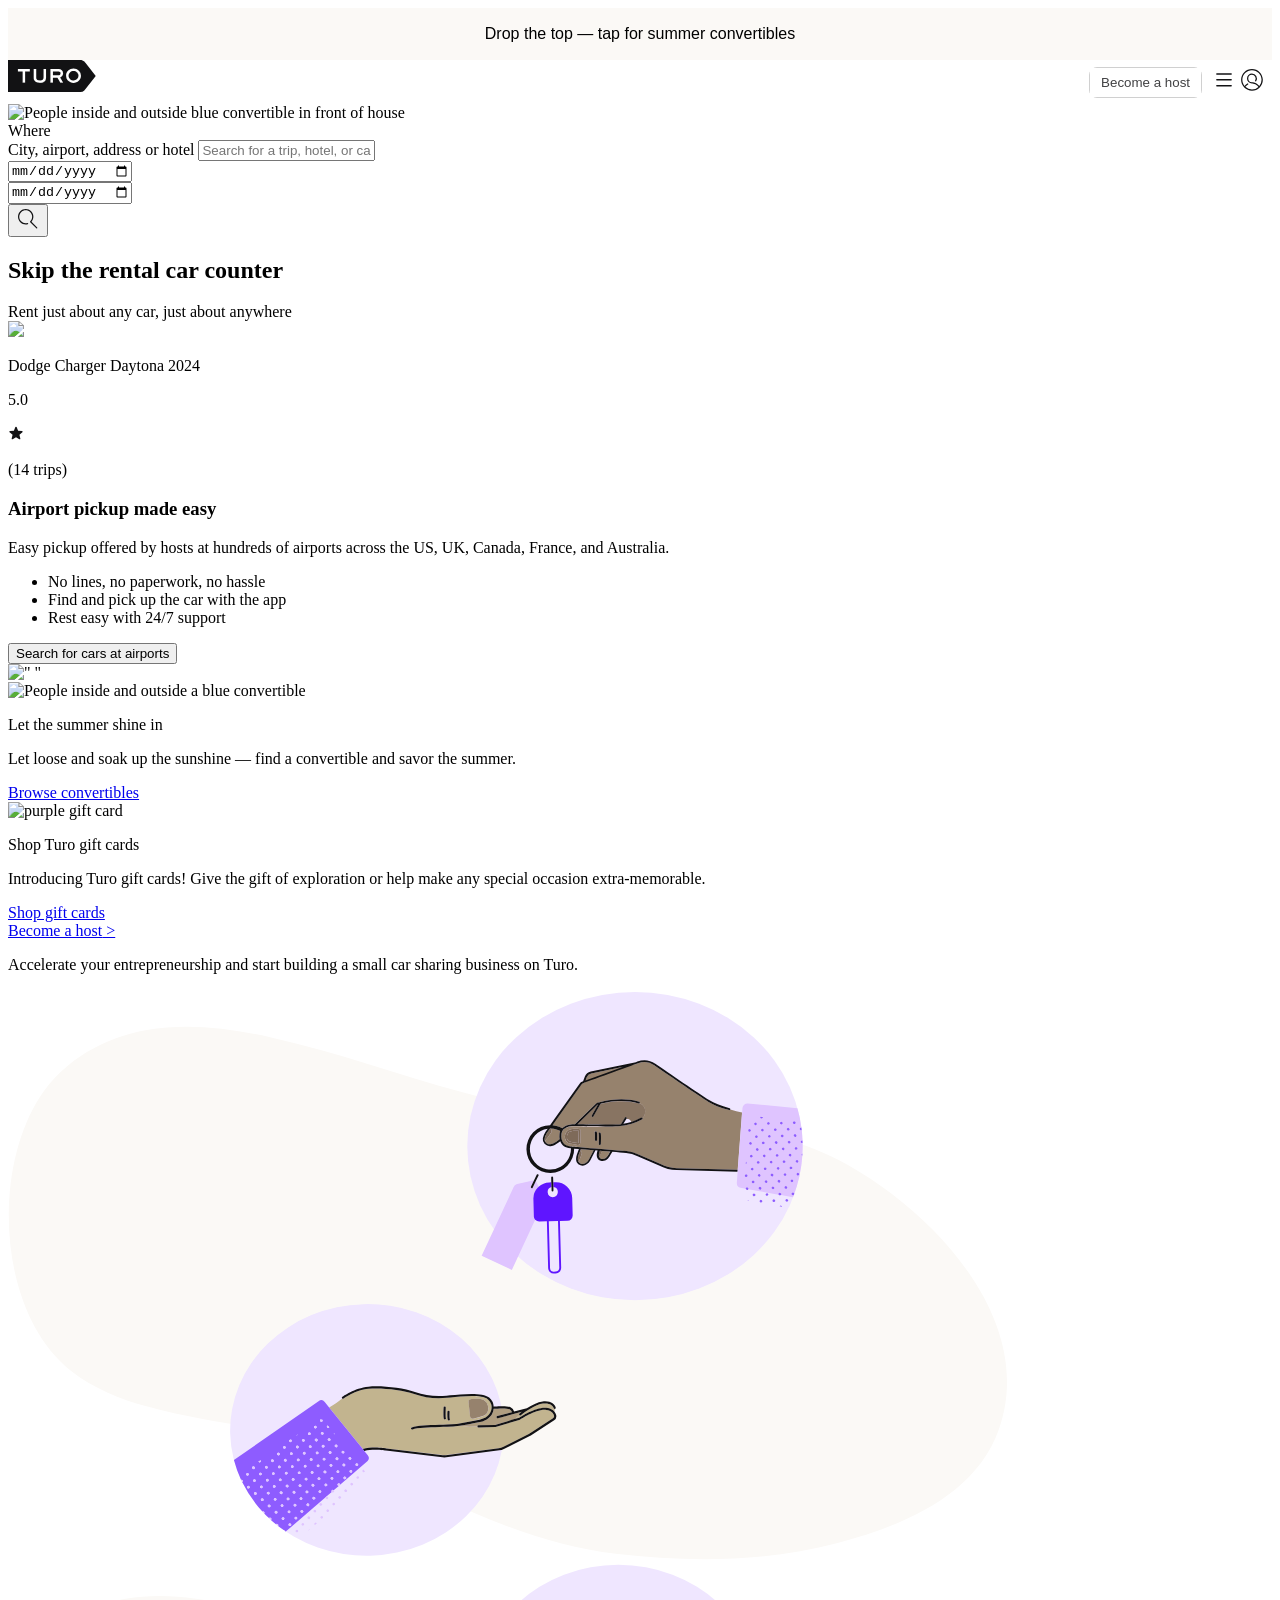
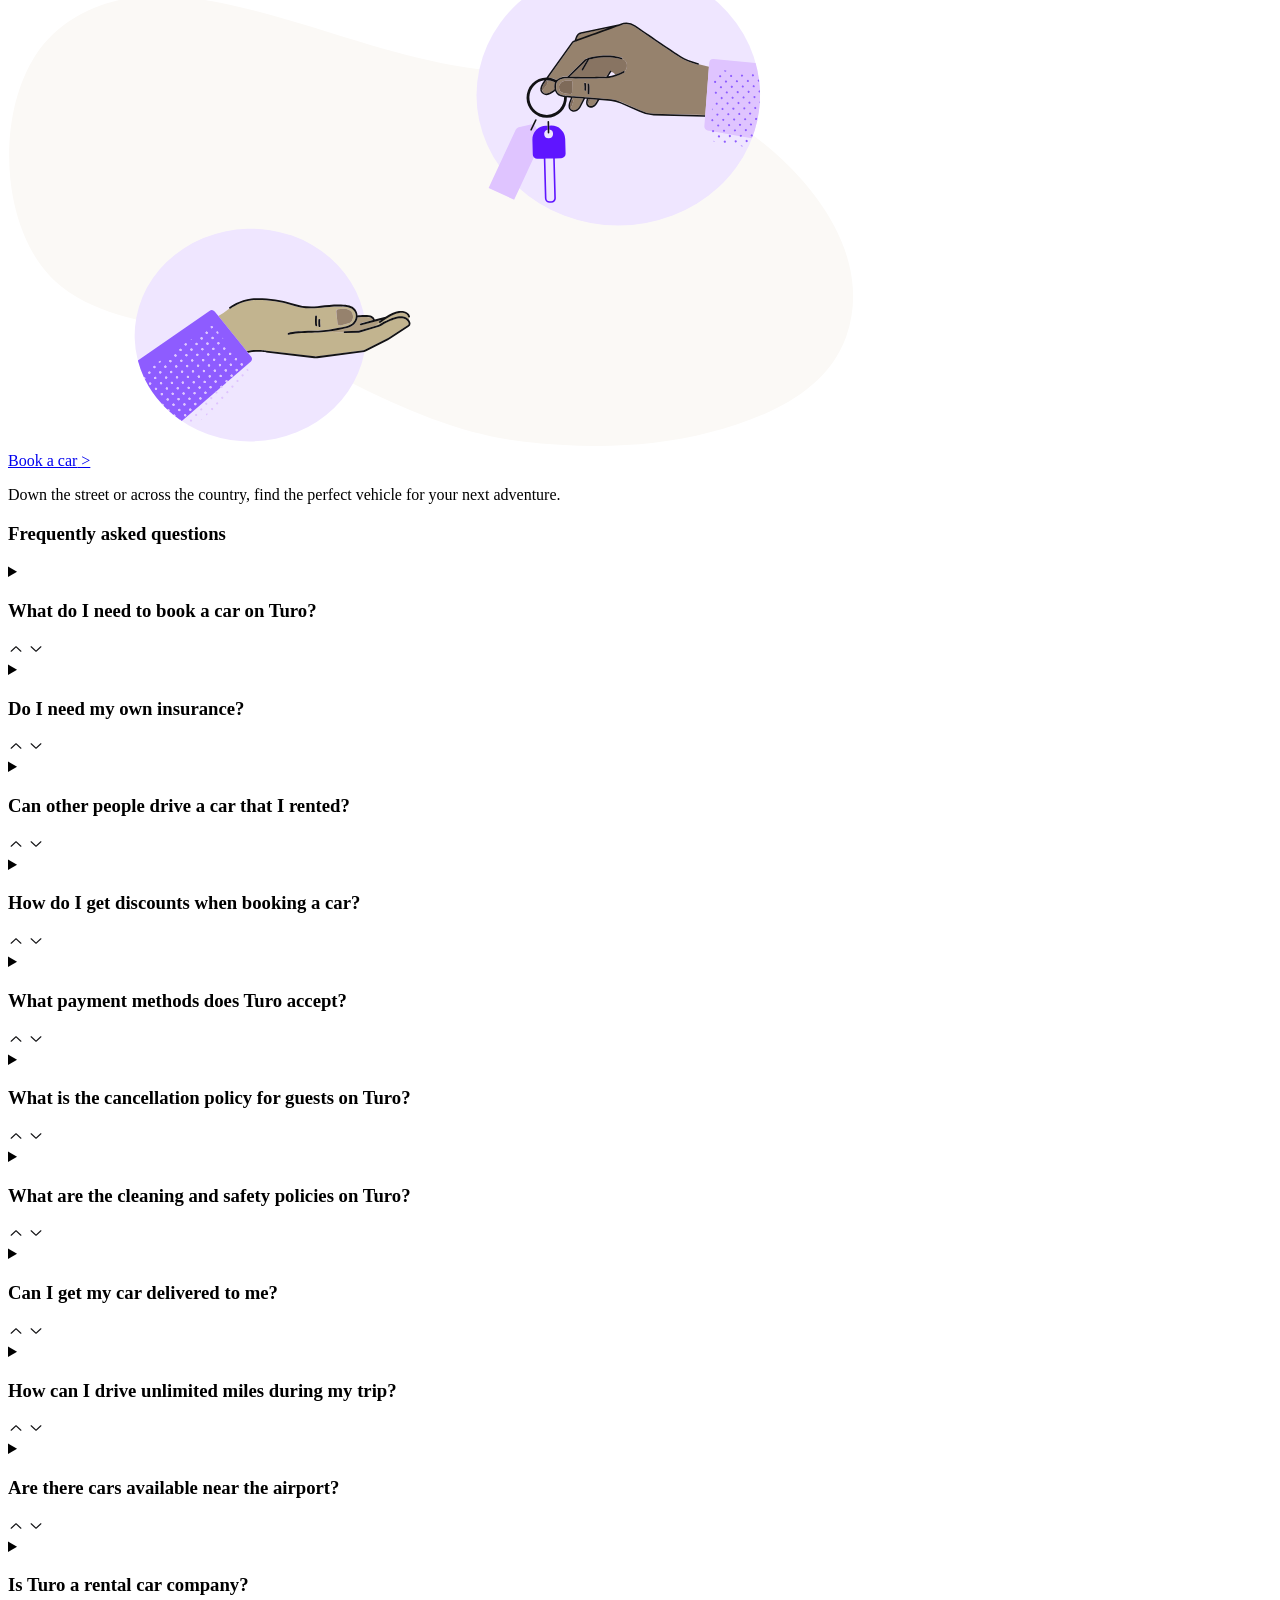
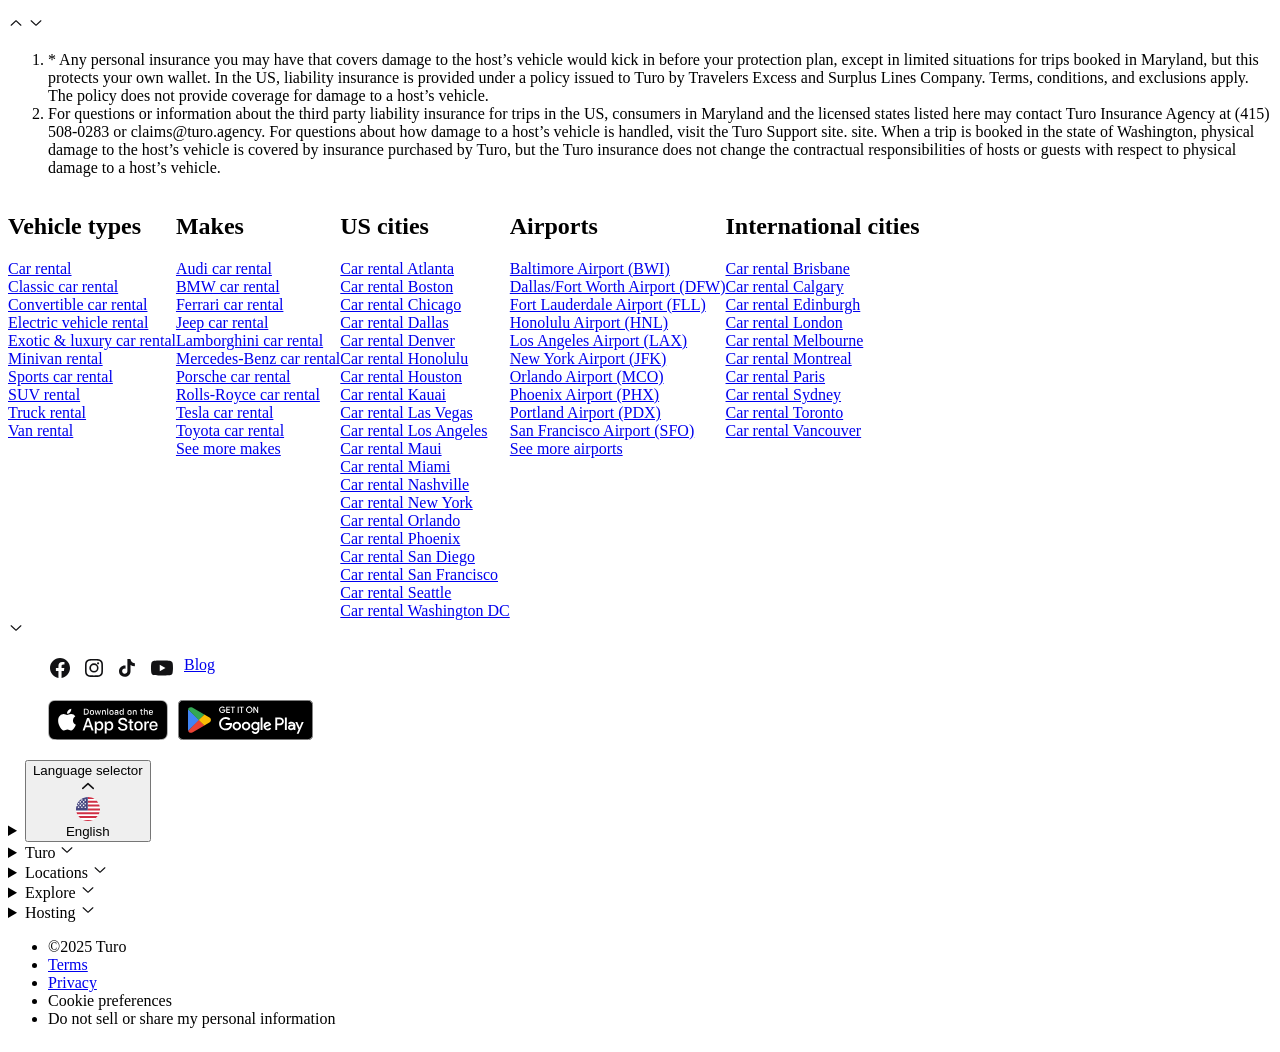
==== commit 007ce50c: "added footer css to index page" ====
--- a/index.html
+++ b/index.html
@@ -8,6 +8,7 @@
     <title>Turo | project</title>
     <link rel="stylesheet" href="assets/css/global.css">
     <link rel="stylesheet" href="assets/css/home.css">
+    <link rel="stylesheet" href="assets/css/footer.css">
 </head>
 <body>
 <!-- header content start-->
--- a/assets/css/footer.css
+++ b/assets/css/footer.css
@@ -0,0 +1,33 @@
+.seo-pages-1tlk4a1{
+    display: flex;
+    flex-direction: column;
+}
+.seo-pages-a8glsk{
+    display: flex;
+}
+.seo-pages-1oxz05q{
+
+}
+.seo-pages-1hmjq1v{
+    display: flex;
+    flex-direction: column;
+}
+.seo-pages-xclsga{
+    display: flex;
+    gap: 10px;
+}
+.seo-pages-1kwgl1l{
+    list-style: none;
+}
+
+.seo-pages-i4vn76{
+    display: flex;
+    flex-direction: row;
+    list-style: none;
+    gap: 10px;
+}
+
+.seo-pages-ty3ins{
+    list-style: none;
+
+}
